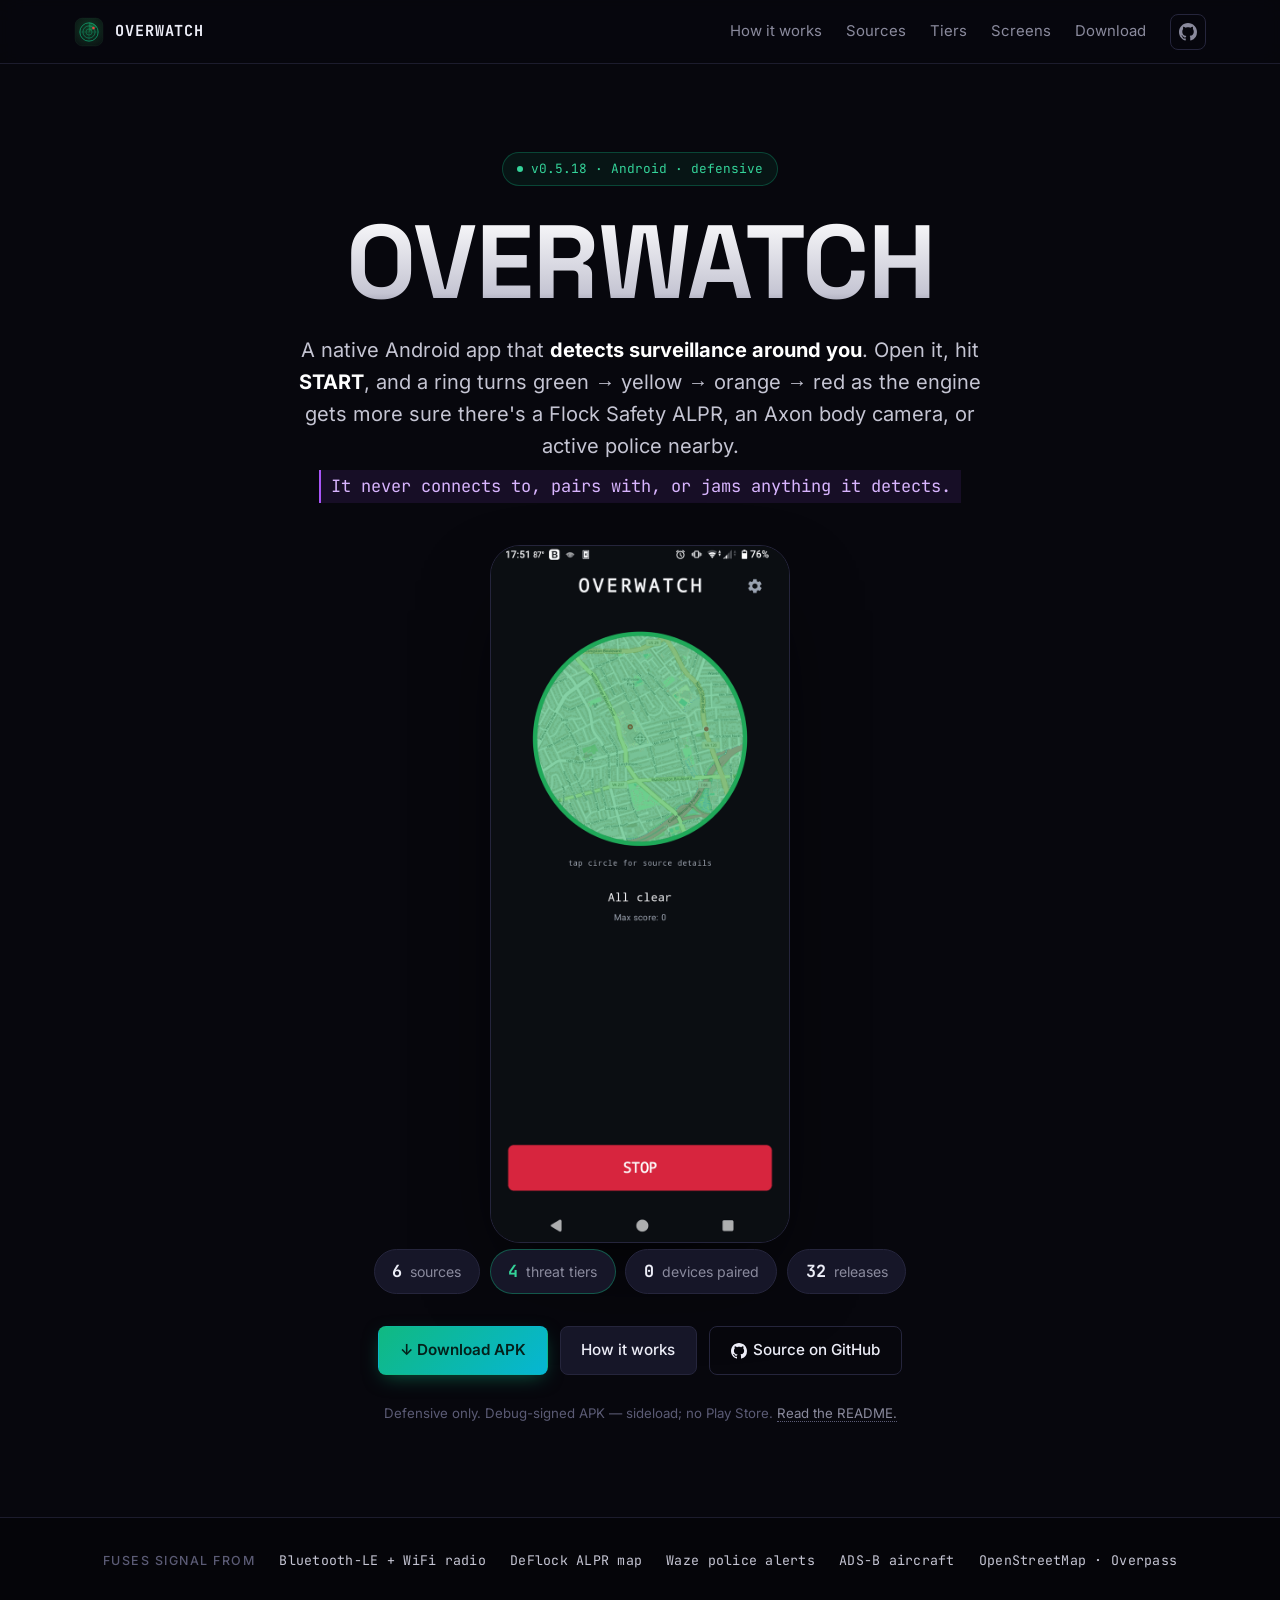
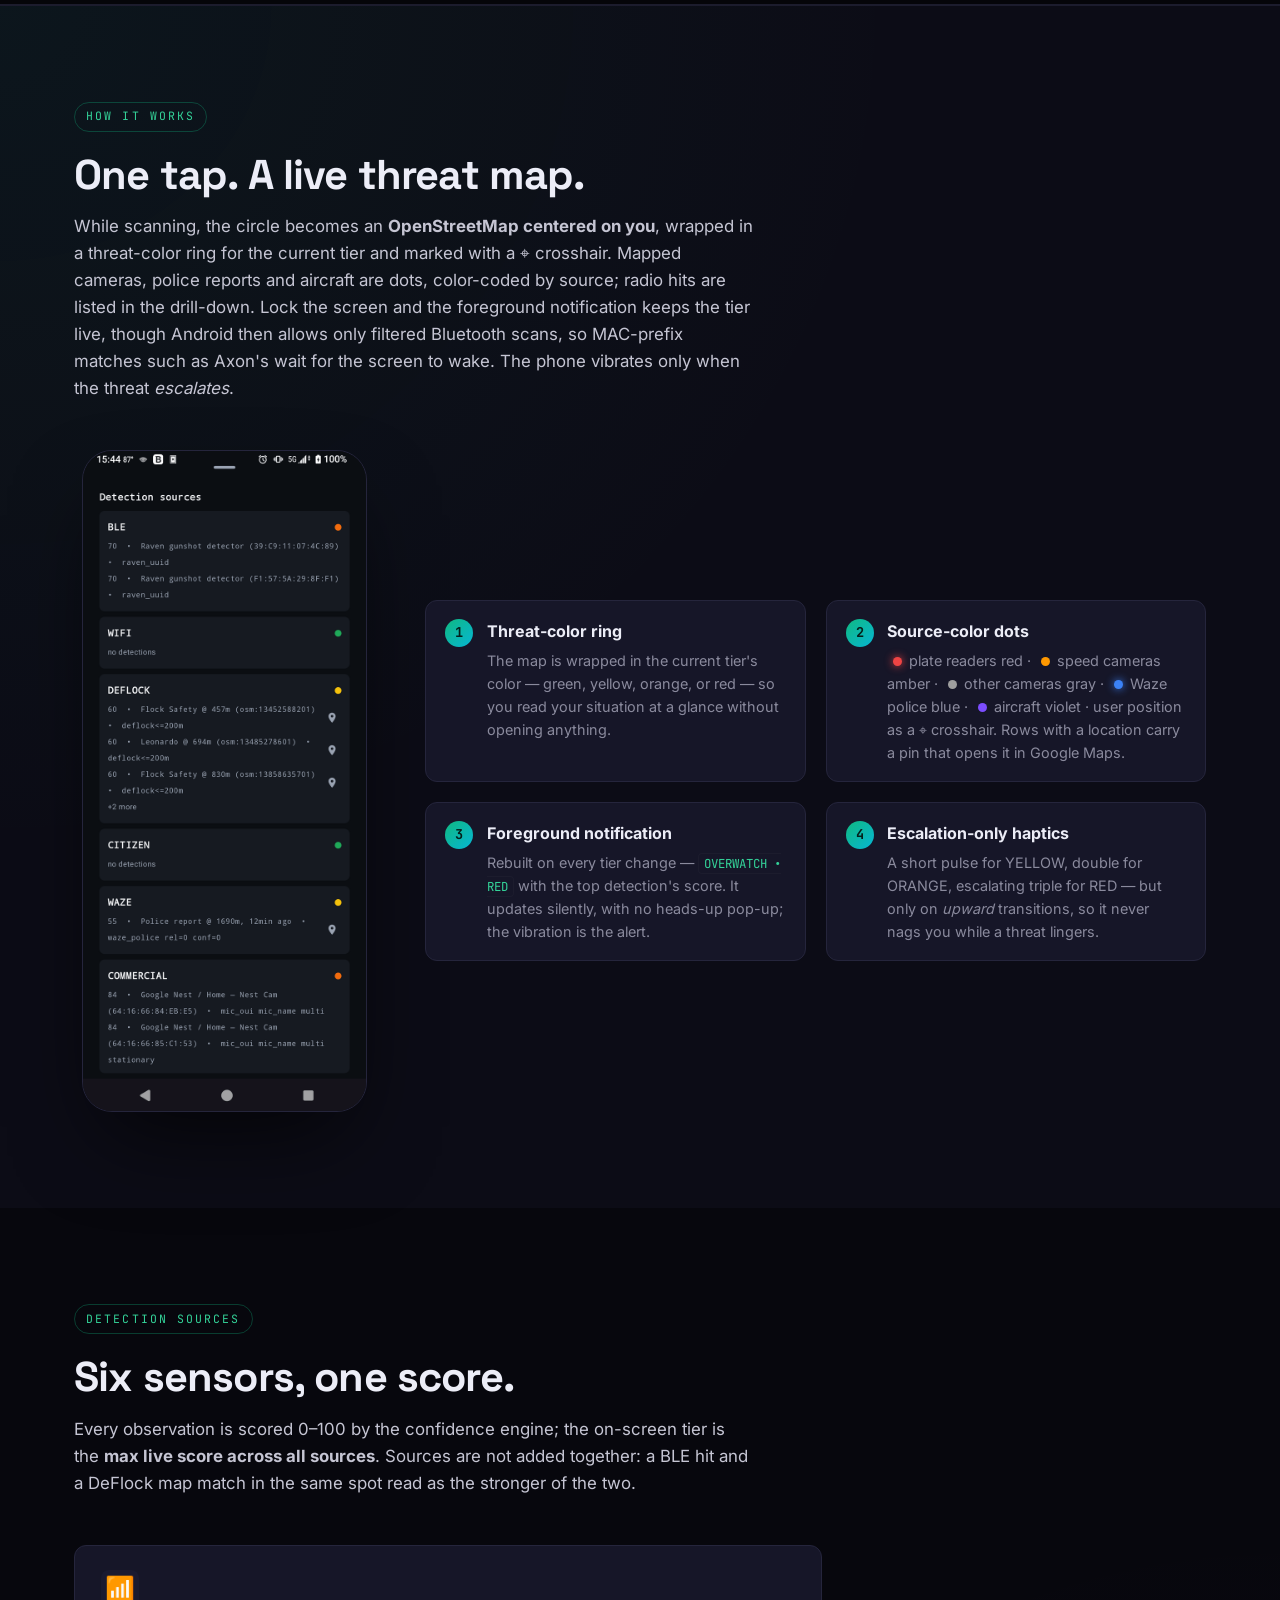
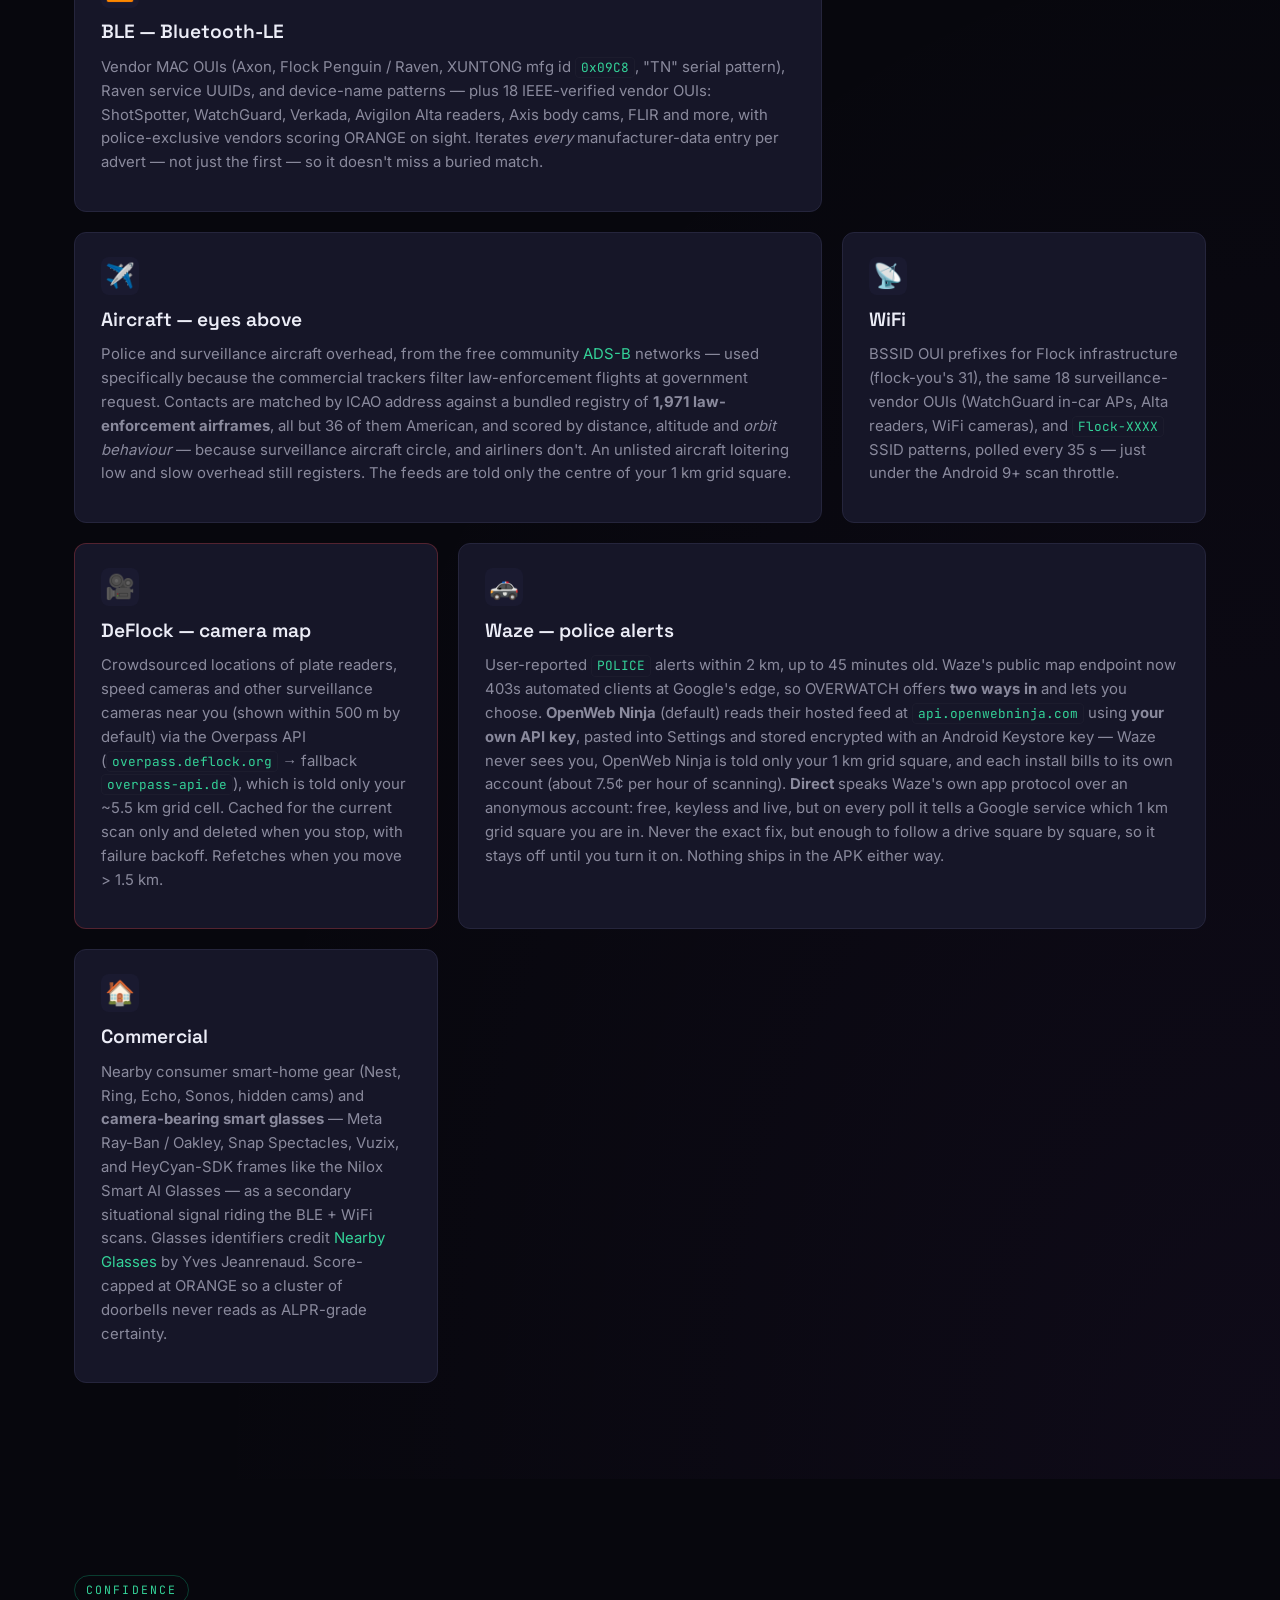
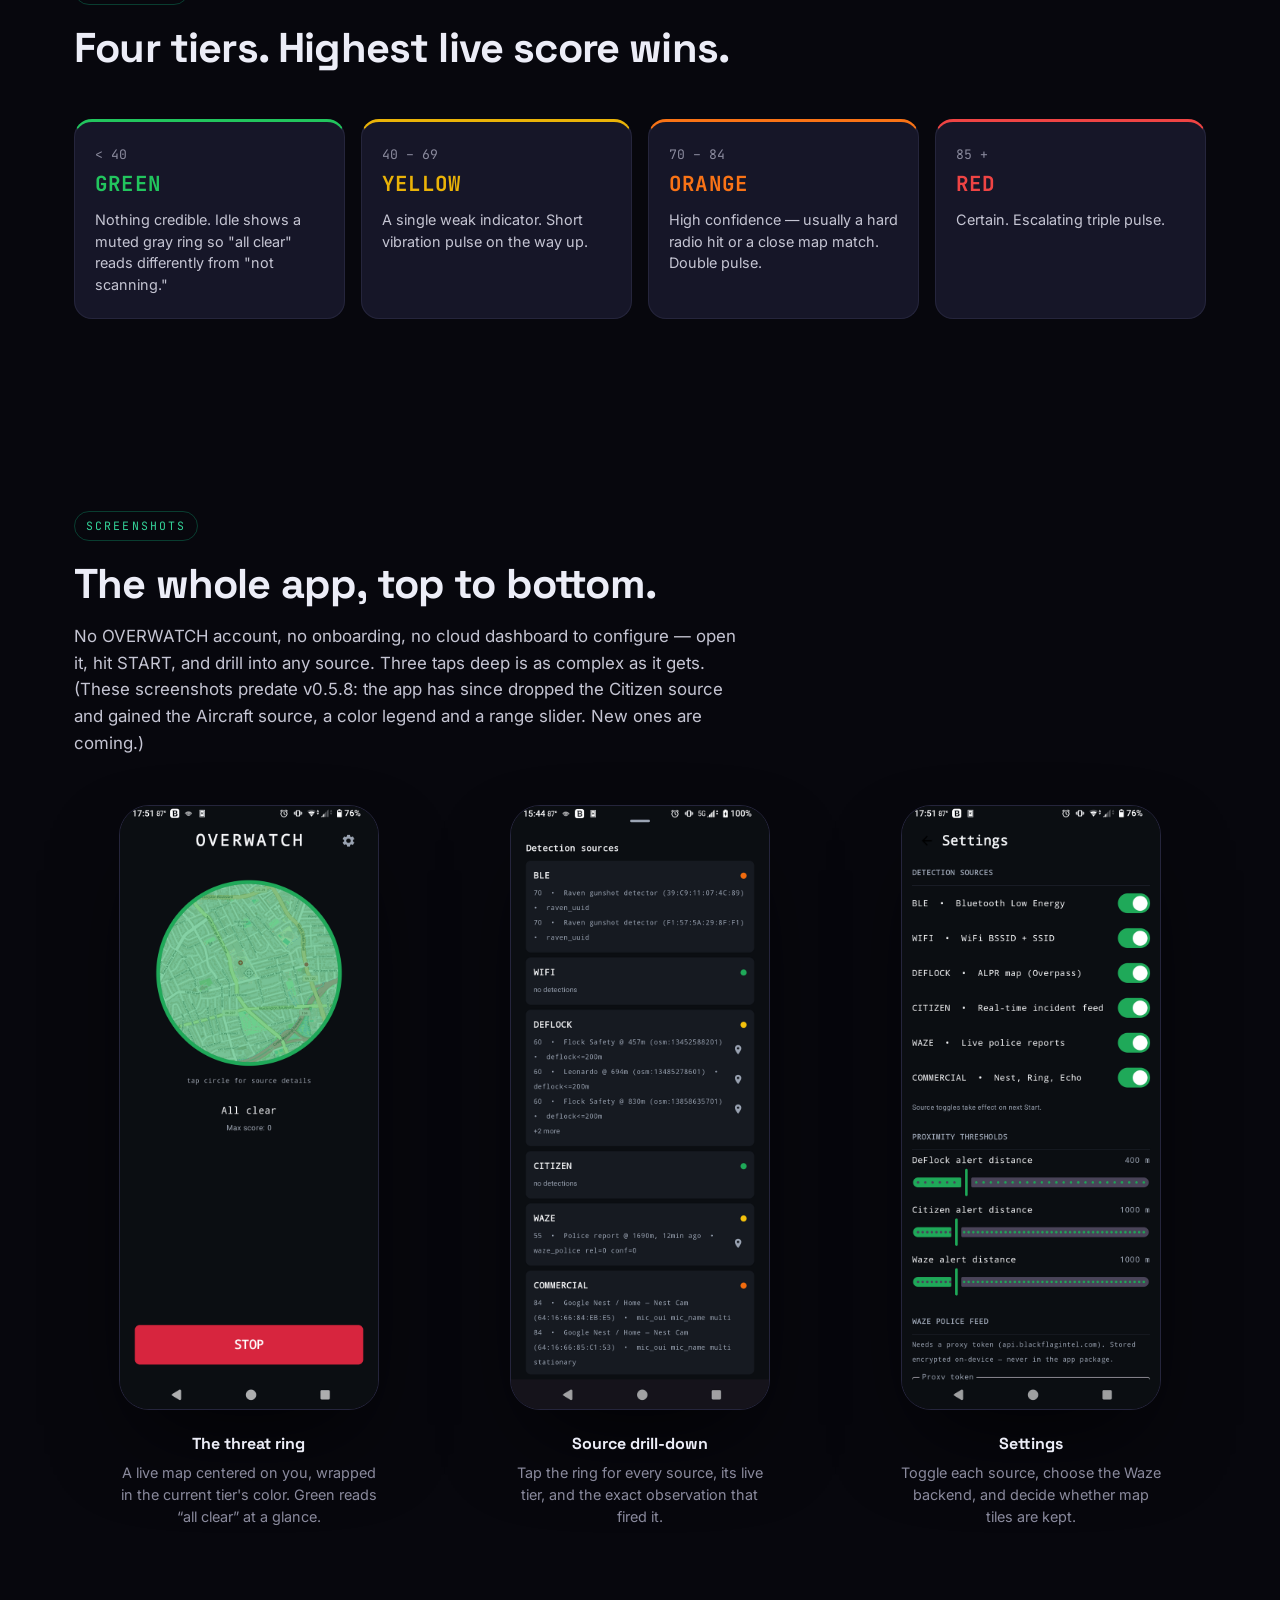
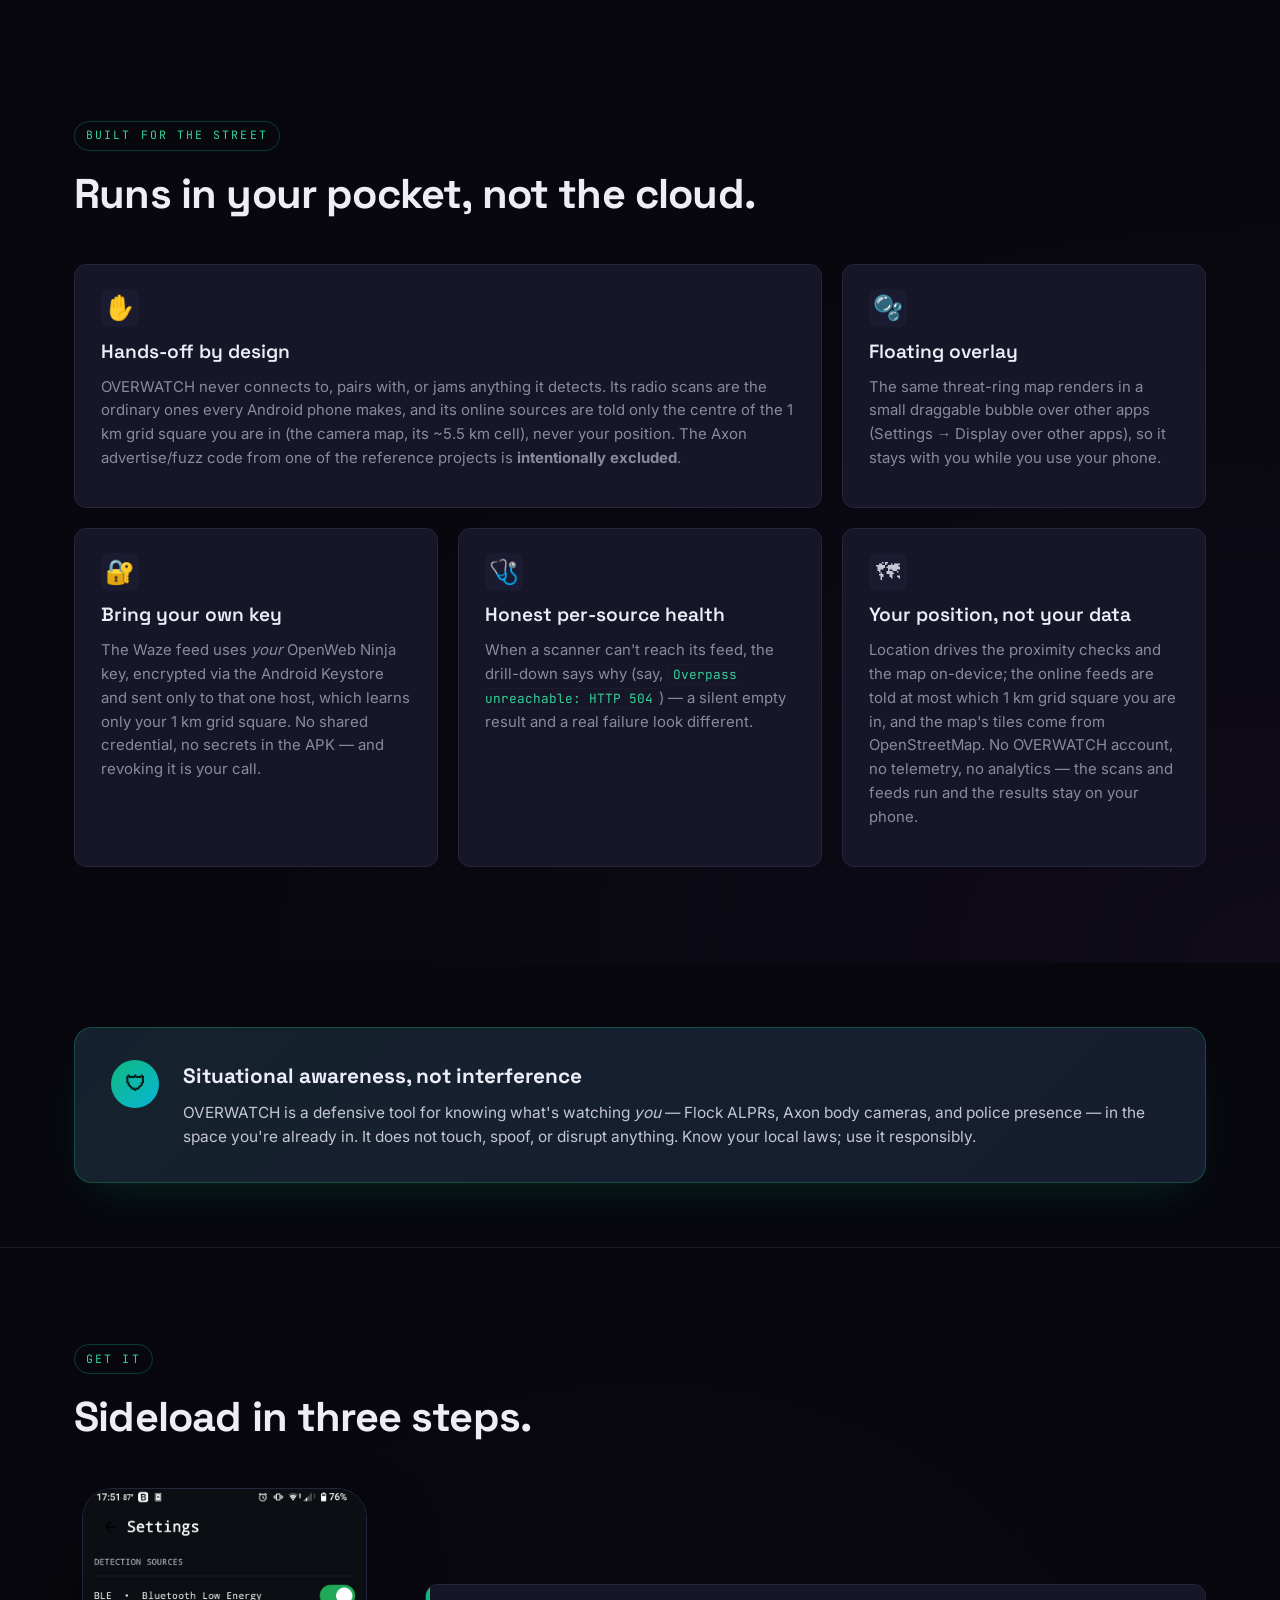
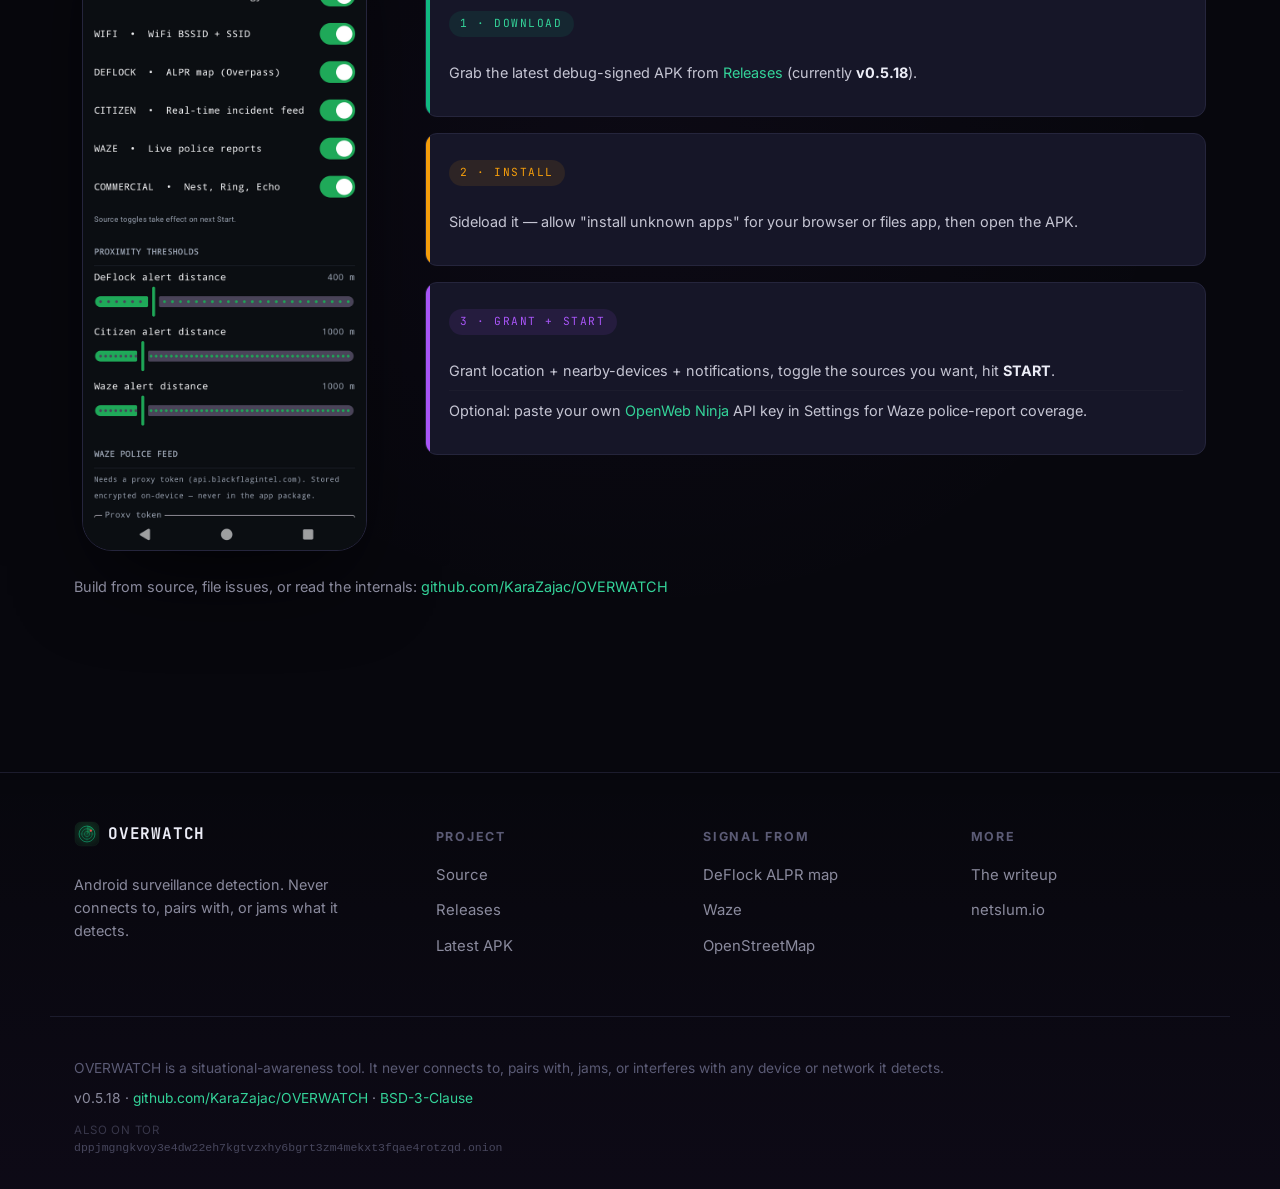
==== docs/index.html @ 01aefd01 "v0.5.18 — no online source gets your exact position; four bug fixes v0.5.16 stopped sending the exac" ====
<!DOCTYPE html>
<html lang="en">
<head>
<meta charset="UTF-8">
<meta name="viewport" content="width=device-width, initial-scale=1.0">
<title>OVERWATCH — surveillance detection for Android</title>
<meta name="description" content="A native Android app that flags nearby Flock Safety ALPRs, Axon body cameras, and police presence. Fuses BLE/WiFi radio scans, the DeFlock ALPR map, and live Waze police reports into a green→red threat tier. Never connects to, pairs with, or jams anything it detects.">
<meta property="og:title" content="OVERWATCH — surveillance detection">
<meta property="og:description" content="Android app that flags nearby Flock ALPRs, Axon body cams, and police by fusing BLE/WiFi + the DeFlock map + Waze police reports. It never connects to, pairs with, or jams anything it detects.">
<meta property="og:type" content="website">
<meta property="og:url" content="https://overwatch.netslum.io/">
<meta property="og:image" content="https://overwatch.netslum.io/og.png">
<meta property="og:image:width" content="1200">
<meta property="og:image:height" content="630">
<meta name="twitter:card" content="summary_large_image">
<meta name="twitter:image" content="https://overwatch.netslum.io/og.png">
<meta name="theme-color" content="#07070d">
<link rel="icon" type="image/svg+xml" href="logo.svg">

<link rel="stylesheet" href="style.css?v=2">
</head>
<body>

<div class="bg-mesh" aria-hidden="true">
  <div class="mesh-blob mesh-blob-1"></div>
  <div class="mesh-blob mesh-blob-2"></div>
  <div class="mesh-blob mesh-blob-3"></div>
</div>

<nav class="nav">
  <div class="container nav-inner">
    <a class="nav-brand" href="#">
      <img class="nav-logo" src="logo.svg" width="30" height="30" alt="" aria-hidden="true">
      OVERWATCH
    </a>
    <div class="nav-links">
      <a href="#detect">How it works</a>
      <a href="#sources">Sources</a>
      <a href="#tiers">Tiers</a>
      <a href="#screens">Screens</a>
      <a href="#download">Download</a>
      <a class="nav-github" href="https://github.com/KaraZajac/OVERWATCH" aria-label="GitHub">
        <svg height="18" viewBox="0 0 16 16" width="18" fill="currentColor" aria-hidden="true">
          <path d="M8 0C3.58 0 0 3.58 0 8c0 3.54 2.29 6.53 5.47 7.59.4.07.55-.17.55-.38 0-.19-.01-.82-.01-1.49-2.01.37-2.53-.49-2.69-.94-.09-.23-.48-.94-.82-1.13-.28-.15-.68-.52-.01-.53.63-.01 1.08.58 1.23.82.72 1.21 1.87.87 2.33.66.07-.52.28-.87.51-1.07-1.78-.2-3.64-.89-3.64-3.95 0-.87.31-1.59.82-2.15-.08-.2-.36-1.02.08-2.12 0 0 .67-.21 2.2.82.64-.18 1.32-.27 2-.27.68 0 1.36.09 2 .27 1.53-1.04 2.2-.82 2.2-.82.44 1.1.16 1.92.08 2.12.51.56.82 1.27.82 2.15 0 3.07-1.87 3.75-3.65 3.95.29.25.54.73.54 1.48 0 1.07-.01 1.93-.01 2.2 0 .21.15.46.55.38A8.013 8.013 0 0 0 16 8c0-4.42-3.58-8-8-8z"/>
        </svg>
      </a>
    </div>
  </div>
</nav>

<!-- ──────────────── HERO ──────────────── -->
<header class="hero">
  <div class="container hero-inner">
    <div class="hero-eyebrow">
      <span class="dot dot-pulse"></span>
      v0.5.18 · Android · defensive
    </div>
    <h1 class="hero-title">
      <span class="display-wordmark">OVERWATCH</span>
    </h1>
    <p class="hero-tag">
      A native Android app that <strong>detects surveillance around you</strong>.
      Open it, hit <strong>START</strong>, and a ring turns green → yellow →
      orange → red as the engine gets more sure there's a Flock Safety ALPR,
      an Axon body camera, or active police nearby.
      <span class="hero-tag-pop">It never connects to, pairs with, or jams anything it detects.</span>
    </p>

    <div class="phone-hero">
      <img class="phone" src="img/overwatch-main.png" width="1096" height="2560"
        alt="OVERWATCH main screen: a live map inside a green &quot;all clear&quot; threat ring, centered on the user with a crosshair, and a STOP button." loading="eager">
    </div>

    <div class="stats-row" id="stats-row">
      <div class="stat-chip"><span class="num" data-target="6">0</span><span>sources</span></div>
      <div class="stat-chip stat-vfy"><span class="num" data-target="4">0</span><span>threat tiers</span></div>
      <div class="stat-chip"><span class="num" data-target="0">0</span><span>devices paired</span></div>
      <div class="stat-chip"><span class="num" data-target="32">0</span><span>releases</span></div>
    </div>

    <div class="cta-row">
      <a class="btn btn-primary" href="https://github.com/KaraZajac/OVERWATCH/releases/latest">
        ↓ Download APK
      </a>
      <a class="btn" href="#detect">How it works</a>
      <a class="btn btn-ghost" href="https://github.com/KaraZajac/OVERWATCH">
        <svg height="16" viewBox="0 0 16 16" width="16" fill="currentColor"><path d="M8 0C3.58 0 0 3.58 0 8c0 3.54 2.29 6.53 5.47 7.59.4.07.55-.17.55-.38 0-.19-.01-.82-.01-1.49-2.01.37-2.53-.49-2.69-.94-.09-.23-.48-.94-.82-1.13-.28-.15-.68-.52-.01-.53.63-.01 1.08.58 1.23.82.72 1.21 1.87.87 2.33.66.07-.52.28-.87.51-1.07-1.78-.2-3.64-.89-3.64-3.95 0-.87.31-1.59.82-2.15-.08-.2-.36-1.02.08-2.12 0 0 .67-.21 2.2.82.64-.18 1.32-.27 2-.27.68 0 1.36.09 2 .27 1.53-1.04 2.2-.82 2.2-.82.44 1.1.16 1.92.08 2.12.51.56.82 1.27.82 2.15 0 3.07-1.87 3.75-3.65 3.95.29.25.54.73.54 1.48 0 1.07-.01 1.93-.01 2.2 0 .21.15.46.55.38A8.013 8.013 0 0 0 16 8c0-4.42-3.58-8-8-8z"/></svg>
        Source on GitHub
      </a>
    </div>

    <p class="hero-warn">Defensive only. Debug-signed APK — sideload; no Play Store. <a href="https://github.com/KaraZajac/OVERWATCH">Read the README.</a></p>
  </div>
</header>

<!-- ──────────────── TRUST STRIP ──────────────── -->
<section class="trust-strip">
  <div class="container">
    <div class="trust-row">
      <span class="trust-label">Fuses signal from</span>
      <ul class="trust-items">
        <li>Bluetooth-LE + WiFi radio</li>
        <li>DeFlock ALPR map</li>
        <li>Waze police alerts</li>
        <li>ADS-B aircraft</li>
        <li>OpenStreetMap · Overpass</li>
      </ul>
    </div>
  </div>
</section>

<!-- ──────────────── HOW IT WORKS ──────────────── -->
<section id="detect" class="section section-feature reveal">
  <div class="container">
    <div class="section-head">
      <span class="section-tag">how it works</span>
      <h2>One tap. A live threat map.</h2>
      <p class="lead">
        While scanning, the circle becomes an <strong>OpenStreetMap centered on
        you</strong>, wrapped in a threat-color ring for the current tier and
        marked with a ⌖ crosshair. Mapped cameras, police reports and aircraft
        are dots, color-coded by source; radio hits are listed in the
        drill-down. Lock the screen and the foreground notification keeps the
        tier live, though Android then allows only filtered Bluetooth scans, so
        MAC-prefix matches such as Axon's wait for the screen to wake. The phone
        vibrates only when the threat <em>escalates</em>.
      </p>
    </div>

    <div class="feature-split">
      <div class="phone-frame">
        <img class="phone" src="img/overwatch-sources.png" width="856" height="2000"
          alt="Detection-sources drill-down from before v0.5.8: BLE, WiFi, DeFlock, Citizen, Waze and Commercial rows, each with a color tier dot and the observations that fired it. Today Aircraft replaces the retired Citizen row." loading="lazy">
      </div>
      <div class="explain-annotations">
        <div class="annotation">
          <span class="anno-num">1</span>
          <div>
            <strong>Threat-color ring</strong>
            <p>The map is wrapped in the current tier's color — green, yellow,
            orange, or red — so you read your situation at a glance without
            opening anything.</p>
          </div>
        </div>
        <div class="annotation">
          <span class="anno-num">2</span>
          <div>
            <strong>Source-color dots</strong>
            <p><span class="legend-dot red"></span> plate readers red ·
            <span class="legend-dot" style="background:#FF9800"></span> speed cameras amber ·
            <span class="legend-dot" style="background:#9E9E9E"></span> other cameras gray ·
            <span class="legend-dot blue"></span> Waze police blue ·
            <span class="legend-dot" style="background:#7C4DFF"></span> aircraft violet ·
            user position as a ⌖ crosshair.
            Rows with a location carry a pin that opens it in Google Maps.</p>
          </div>
        </div>
        <div class="annotation">
          <span class="anno-num">3</span>
          <div>
            <strong>Foreground notification</strong>
            <p>Rebuilt on every tier change — <code>OVERWATCH • RED</code> with
            the top detection's score. It updates silently, with no heads-up
            pop-up; the vibration is the alert.</p>
          </div>
        </div>
        <div class="annotation">
          <span class="anno-num">4</span>
          <div>
            <strong>Escalation-only haptics</strong>
            <p>A short pulse for YELLOW, double for ORANGE, escalating triple
            for RED — but only on <em>upward</em> transitions, so it never
            nags you while a threat lingers.</p>
          </div>
        </div>
      </div>
    </div>
  </div>
</section>

<!-- ──────────────── DETECTION SOURCES ──────────────── -->
<section id="sources" class="section section-bento reveal">
  <div class="container">
    <div class="section-head">
      <span class="section-tag">detection sources</span>
      <h2>Six sensors, one score.</h2>
      <p class="lead">Every observation is scored 0–100 by the confidence
      engine; the on-screen tier is the <strong>max live score across all
      sources</strong>. Sources are not added together: a BLE hit and a
      DeFlock map match in the same spot read as the stronger of the two.</p>
    </div>

    <div class="bento">
      <article class="bento-card bento-lg">
        <div class="bento-icon">📶</div>
        <h3>BLE — Bluetooth-LE</h3>
        <p>
          Vendor MAC OUIs (Axon, Flock Penguin / Raven, XUNTONG mfg id
          <code>0x09C8</code>, "TN" serial pattern), Raven service UUIDs, and
          device-name patterns — plus 18 IEEE-verified vendor OUIs: ShotSpotter,
          WatchGuard, Verkada, Avigilon Alta readers, Axis body cams, FLIR and
          more, with police-exclusive vendors scoring ORANGE on sight. Iterates
          <em>every</em> manufacturer-data entry per advert — not just the
          first — so it doesn't miss a buried match.
        </p>
      </article>

      <article class="bento-card bento-lg">
        <div class="bento-icon">✈️</div>
        <h3>Aircraft — eyes above</h3>
        <p>
          Police and surveillance aircraft overhead, from the free community
          <a href="https://adsb.fi">ADS-B</a> networks — used specifically
          because the commercial trackers filter law-enforcement flights at
          government request. Contacts are matched by ICAO address against a
          bundled registry of <strong>1,971 law-enforcement airframes</strong>, all but 36
          of them American,
          and scored by distance, altitude and <em>orbit behaviour</em> — because
          surveillance aircraft circle, and airliners don't. An unlisted aircraft
          loitering low and slow overhead still registers. The feeds are told
          only the centre of your 1 km grid square.
        </p>
      </article>

      <article class="bento-card">
        <div class="bento-icon">📡</div>
        <h3>WiFi</h3>
        <p>
          BSSID OUI prefixes for Flock infrastructure (flock-you's 31), the
          same 18 surveillance-vendor OUIs (WatchGuard in-car APs, Alta readers,
          WiFi cameras), and <code>Flock-XXXX</code> SSID patterns, polled every
          35 s — just under the Android 9+ scan throttle.
        </p>
      </article>

      <article class="bento-card bento-cam">
        <div class="bento-icon">🎥</div>
        <h3>DeFlock — camera map</h3>
        <p>
          Crowdsourced locations of plate readers, speed cameras and other
          surveillance cameras near you (shown within 500 m by default) via the
          Overpass API (<code>overpass.deflock.org</code> → fallback
          <code>overpass-api.de</code>), which is told only your ~5.5 km grid
          cell. Cached for the current scan only and deleted when you stop, with
          failure backoff. Refetches when you move &gt; 1.5 km.
        </p>
      </article>

      <article class="bento-card bento-lg">
        <div class="bento-icon">🚓</div>
        <h3>Waze — police alerts</h3>
        <p>
          User-reported <code>POLICE</code> alerts within 2 km, up to 45 minutes
          old. Waze's public map endpoint now 403s automated
          clients at Google's edge, so OVERWATCH offers <strong>two ways
          in</strong> and lets you choose. <strong>OpenWeb Ninja</strong>
          (default) reads their hosted feed at
          <code>api.openwebninja.com</code> using <strong>your own API
          key</strong>, pasted into Settings and stored encrypted with an
          Android Keystore key — Waze never sees you, OpenWeb Ninja is told only
          your 1 km grid square, and each install bills to its own account
          (about 7.5¢ per hour of scanning). <strong>Direct</strong> speaks Waze's
          own app protocol over an anonymous account: free, keyless and live,
          but on every poll it tells a Google service which 1 km grid square
          you are in. Never the exact fix, but enough to follow a drive square
          by square, so it stays off until you turn it on. Nothing ships in the
          APK either way.
        </p>
      </article>

      <article class="bento-card">
        <div class="bento-icon">🏠</div>
        <h3>Commercial</h3>
        <p>
          Nearby consumer smart-home gear (Nest, Ring, Echo, Sonos, hidden cams)
          and <strong>camera-bearing smart glasses</strong> — Meta Ray-Ban /
          Oakley, Snap Spectacles, Vuzix, and HeyCyan-SDK frames like the Nilox
          Smart AI Glasses — as a secondary situational signal riding the BLE +
          WiFi scans. Glasses identifiers credit
          <a href="https://github.com/yjeanrenaud/yj_nearbyglasses">Nearby
          Glasses</a> by Yves Jeanrenaud. Score-capped at ORANGE so a cluster of
          doorbells never reads as ALPR-grade certainty.
        </p>
      </article>
    </div>
  </div>
</section>

<!-- ──────────────── THREAT TIERS ──────────────── -->
<section id="tiers" class="section reveal">
  <div class="container">
    <div class="section-head">
      <span class="section-tag">confidence</span>
      <h2>Four tiers. Highest live score wins.</h2>
    </div>

    <div class="tiers">
      <div class="tier tier-green">
        <div class="tier-range">&lt; 40</div>
        <div class="tier-name">GREEN</div>
        <p>Nothing credible. Idle shows a muted gray ring so "all clear" reads differently from "not scanning."</p>
      </div>
      <div class="tier tier-yellow">
        <div class="tier-range">40 – 69</div>
        <div class="tier-name">YELLOW</div>
        <p>A single weak indicator. Short vibration pulse on the way up.</p>
      </div>
      <div class="tier tier-orange">
        <div class="tier-range">70 – 84</div>
        <div class="tier-name">ORANGE</div>
        <p>High confidence — usually a hard radio hit or a close map match. Double pulse.</p>
      </div>
      <div class="tier tier-red">
        <div class="tier-range">85 +</div>
        <div class="tier-name">RED</div>
        <p>Certain. Escalating triple pulse.</p>
      </div>
    </div>
  </div>
</section>

<!-- ──────────────── SCREENSHOTS ──────────────── -->
<section id="screens" class="section reveal">
  <div class="container">
    <div class="section-head">
      <span class="section-tag">screenshots</span>
      <h2>The whole app, top to bottom.</h2>
      <p class="lead">No OVERWATCH account, no onboarding, no cloud dashboard to
      configure — open it, hit START, and drill into any source. Three taps
      deep is as complex as it gets. (These screenshots predate v0.5.8: the app
      has since dropped the Citizen source and gained the Aircraft source, a
      color legend and a range slider. New ones are coming.)</p>
    </div>

    <div class="shots">
      <figure class="shot">
        <img class="phone" src="img/overwatch-main.png" width="1096" height="2560"
          alt="OVERWATCH main screen: a live map inside a green all-clear threat ring, centered on you with a crosshair, and a STOP button." loading="lazy">
        <figcaption><strong>The threat ring</strong>A live map centered on you, wrapped in the current tier's color. Green reads &ldquo;all clear&rdquo; at a glance.</figcaption>
      </figure>
      <figure class="shot">
        <img class="phone" src="img/overwatch-sources.png" width="856" height="2000"
          alt="Detection-sources drill-down from before v0.5.8: BLE, WiFi, DeFlock, Citizen, Waze and Commercial rows, each with a color tier dot and the observations that fired it. Today Aircraft replaces the retired Citizen row." loading="lazy">
        <figcaption><strong>Source drill-down</strong>Tap the ring for every source, its live tier, and the exact observation that fired it.</figcaption>
      </figure>
      <figure class="shot">
        <img class="phone" src="img/overwatch-settings.png" width="856" height="2000"
          alt="Settings screen from before v0.5.8: per-source toggles, since-removed per-source distance sliders, and the Waze section." loading="lazy">
        <figcaption><strong>Settings</strong>Toggle each source, choose the Waze backend, and decide whether map tiles are kept.</figcaption>
      </figure>
    </div>
  </div>
</section>

<!-- ──────────────── CAPABILITIES ──────────────── -->
<section class="section section-bento reveal">
  <div class="container">
    <div class="section-head">
      <span class="section-tag">built for the street</span>
      <h2>Runs in your pocket, not the cloud.</h2>
    </div>

    <div class="bento">
      <article class="bento-card bento-lg">
        <div class="bento-icon">✋</div>
        <h3>Hands-off by design</h3>
        <p>
          OVERWATCH never connects to, pairs with, or jams anything it detects.
          Its radio scans are the ordinary ones every Android phone makes, and
          its online sources are told only the centre of the 1 km grid square
          you are in (the camera map, its ~5.5 km cell), never your position. The Axon advertise/fuzz code from one of the reference
          projects is <strong>intentionally excluded</strong>.
        </p>
      </article>

      <article class="bento-card">
        <div class="bento-icon">🫧</div>
        <h3>Floating overlay</h3>
        <p>
          The same threat-ring map renders in a small draggable bubble over
          other apps (Settings → Display over other apps), so it stays with
          you while you use your phone.
        </p>
      </article>

      <article class="bento-card">
        <div class="bento-icon">🔐</div>
        <h3>Bring your own key</h3>
        <p>
          The Waze feed uses <em>your</em> OpenWeb Ninja key, encrypted via the
          Android Keystore and sent only to that one host, which learns only
          your 1 km grid square. No shared
          credential, no secrets in the APK — and revoking it is your call.
        </p>
      </article>

      <article class="bento-card">
        <div class="bento-icon">🩺</div>
        <h3>Honest per-source health</h3>
        <p>
          When a scanner can't reach its feed, the drill-down says why (say,
          <code>Overpass unreachable: HTTP 504</code>) — a silent empty result
          and a real failure look different.
        </p>
      </article>

      <article class="bento-card">
        <div class="bento-icon">🗺</div>
        <h3>Your position, not your data</h3>
        <p>
          Location drives the proximity checks and the map on-device; the
          online feeds are told at most which 1 km grid square you are in, and
          the map's tiles come from OpenStreetMap. No OVERWATCH account, no telemetry, no analytics — the scans and feeds
          run and the results stay on your phone.
        </p>
      </article>
    </div>
  </div>
</section>

<!-- ──────────────── CALLOUT ──────────────── -->
<section class="section section-callout reveal">
  <div class="container">
    <div class="callout">
      <div class="callout-mark">🛡</div>
      <div>
        <h3>Situational awareness, not interference</h3>
        <p>
          OVERWATCH is a defensive tool for knowing what's
          watching <em>you</em> — Flock ALPRs, Axon body cameras, and police
          presence — in the space you're already in. It does not touch, spoof,
          or disrupt anything. Know your local laws; use it responsibly.
        </p>
      </div>
    </div>
  </div>
</section>

<!-- ──────────────── DOWNLOAD ──────────────── -->
<section id="download" class="section section-timeline reveal">
  <div class="container">
    <div class="section-head">
      <span class="section-tag">get it</span>
      <h2>Sideload in three steps.</h2>
    </div>

    <div class="feature-split">
      <div class="phone-frame">
        <img class="phone" src="img/overwatch-settings.png" width="856" height="2000"
          alt="Settings screen: per-source toggles (BLE, WiFi, DeFlock, Waze, Aircraft, Commercial) and the encrypted Waze API key field." loading="lazy">
      </div>
      <div class="timeline dl-steps">
        <div class="tl-col tl-shipped">
          <div class="tl-tag">1 · download</div>
          <ul>
            <li>Grab the latest debug-signed APK from
              <a href="https://github.com/KaraZajac/OVERWATCH/releases/latest">Releases</a>
              (currently <strong>v0.5.18</strong>).</li>
          </ul>
        </div>
        <div class="tl-col tl-active">
          <div class="tl-tag">2 · install</div>
          <ul>
            <li>Sideload it — allow "install unknown apps" for your browser or files app, then open the APK.</li>
          </ul>
        </div>
        <div class="tl-col tl-next">
          <div class="tl-tag">3 · grant + start</div>
          <ul>
            <li>Grant location + nearby-devices + notifications, toggle the sources you want, hit <strong>START</strong>.</li>
            <li>Optional: paste your own <a href="https://www.openwebninja.com">OpenWeb Ninja</a> API key in Settings for Waze police-report coverage.</li>
          </ul>
        </div>
      </div>
    </div>

    <p class="tl-foot">
      Build from source, file issues, or read the internals:
      <a href="https://github.com/KaraZajac/OVERWATCH">github.com/KaraZajac/OVERWATCH</a>
    </p>
  </div>
</section>

<!-- ──────────────── FOOTER ──────────────── -->
<footer class="footer">
  <div class="container footer-inner">
    <div class="footer-col">
      <div class="footer-brand">
        <img class="nav-logo" src="logo.svg" width="26" height="26" alt="" aria-hidden="true">
        OVERWATCH
      </div>
      <p class="footer-tag">
        Android surveillance detection. Never connects to, pairs with, or
        jams what it detects.
      </p>
    </div>
    <div class="footer-col">
      <h4>Project</h4>
      <ul>
        <li><a href="https://github.com/KaraZajac/OVERWATCH">Source</a></li>
        <li><a href="https://github.com/KaraZajac/OVERWATCH/releases">Releases</a></li>
        <li><a href="https://github.com/KaraZajac/OVERWATCH/releases/latest">Latest APK</a></li>
      </ul>
    </div>
    <div class="footer-col">
      <h4>Signal from</h4>
      <ul>
        <li><a href="https://deflock.me">DeFlock ALPR map</a></li>
        <li><a href="https://www.waze.com">Waze</a></li>
        <li><a href="https://www.openstreetmap.org">OpenStreetMap</a></li>
      </ul>
    </div>
    <div class="footer-col">
      <h4>More</h4>
      <ul>
        <li><a href="https://netslum.io/notes/overwatch-passive-counter-surveillance/">The writeup</a></li>
        <li><a href="https://netslum.io">netslum.io</a></li>
      </ul>
    </div>
  </div>
  <div class="container footer-bottom">
    <p>
      OVERWATCH is a situational-awareness tool. It never connects to, pairs
      with, jams, or interferes with any device or network it detects.
    </p>
    <p class="footer-meta">
      v0.5.18 · <a href="https://github.com/KaraZajac/OVERWATCH">github.com/KaraZajac/OVERWATCH</a> · <a href="https://github.com/KaraZajac/OVERWATCH/blob/main/LICENSE">BSD-3-Clause</a>
    </p>
    <div class="onion-line">
      <span class="onion-label">Also on Tor</span>
      <a href="http://dppjmgngkvoy3e4dw22eh7kgtvzxhy6bgrt3zm4mekxt3fqae4rotzqd.onion">dppjmgngkvoy3e4dw22eh7kgtvzxhy6bgrt3zm4mekxt3fqae4rotzqd.onion</a>
    </div>
  </div>
</footer>

<script src="app.js" defer></script>

</body>
</html>
---- docs/style.css ----
/* self-hosted-fonts: served from this origin, never a third-party CDN.
 * These sites are mirrored as Tor onion services; a Google-hosted webfont
 * would leave the network through an exit node on every page load. Variable
 * fonts, so one file per subset covers every weight — one request, not five.
 * Inter / JetBrains Mono / Space Grotesk are OFL-1.1; see fonts/OFL.txt.
 */

@font-face {
  font-family: 'Inter';
  font-style: normal;
  font-weight: 100 900;
  font-display: swap;
  src: url('fonts/inter-latin.woff2') format('woff2');
  unicode-range: U+0000-00FF, U+0131, U+0152-0153, U+02BB-02BC, U+02C6, U+02DA, U+02DC, U+0304, U+0308, U+0329, U+2000-206F, U+20AC, U+2122, U+2191, U+2193, U+2212, U+2215, U+FEFF, U+FFFD;
}

@font-face {
  font-family: 'Inter';
  font-style: normal;
  font-weight: 100 900;
  font-display: swap;
  src: url('fonts/inter-latin-ext.woff2') format('woff2');
  unicode-range: U+0100-02BA, U+02BD-02C5, U+02C7-02CC, U+02CE-02D7, U+02DD-02FF, U+0304, U+0308, U+0329, U+1D00-1DBF, U+1E00-1E9F, U+1EF2-1EFF, U+2020, U+20A0-20AB, U+20AD-20C0, U+2113, U+2C60-2C7F, U+A720-A7FF;
}

@font-face {
  font-family: 'JetBrains Mono';
  font-style: normal;
  font-weight: 100 800;
  font-display: swap;
  src: url('fonts/jetbrains-mono-latin.woff2') format('woff2');
  unicode-range: U+0000-00FF, U+0131, U+0152-0153, U+02BB-02BC, U+02C6, U+02DA, U+02DC, U+0304, U+0308, U+0329, U+2000-206F, U+20AC, U+2122, U+2191, U+2193, U+2212, U+2215, U+FEFF, U+FFFD;
}

@font-face {
  font-family: 'JetBrains Mono';
  font-style: normal;
  font-weight: 100 800;
  font-display: swap;
  src: url('fonts/jetbrains-mono-latin-ext.woff2') format('woff2');
  unicode-range: U+0100-02BA, U+02BD-02C5, U+02C7-02CC, U+02CE-02D7, U+02DD-02FF, U+0304, U+0308, U+0329, U+1D00-1DBF, U+1E00-1E9F, U+1EF2-1EFF, U+2020, U+20A0-20AB, U+20AD-20C0, U+2113, U+2C60-2C7F, U+A720-A7FF;
}

@font-face {
  font-family: 'Space Grotesk';
  font-style: normal;
  font-weight: 300 700;
  font-display: swap;
  src: url('fonts/space-grotesk-latin.woff2') format('woff2');
  unicode-range: U+0000-00FF, U+0131, U+0152-0153, U+02BB-02BC, U+02C6, U+02DA, U+02DC, U+0304, U+0308, U+0329, U+2000-206F, U+20AC, U+2122, U+2191, U+2193, U+2212, U+2215, U+FEFF, U+FFFD;
}

@font-face {
  font-family: 'Space Grotesk';
  font-style: normal;
  font-weight: 300 700;
  font-display: swap;
  src: url('fonts/space-grotesk-latin-ext.woff2') format('woff2');
  unicode-range: U+0100-02BA, U+02BD-02C5, U+02C7-02CC, U+02CE-02D7, U+02DD-02FF, U+0304, U+0308, U+0329, U+1D00-1DBF, U+1E00-1E9F, U+1EF2-1EFF, U+2020, U+20A0-20AB, U+20AD-20C0, U+2113, U+2C60-2C7F, U+A720-A7FF;
}

/* ============================================================
   SKELETONKEY — landing page · marketing-grade redesign · v0.6.0
   palette: deep purple-tinted dark + emerald + KEV-red accents
   fonts:   Inter · JetBrains Mono · Space Grotesk display
   ============================================================ */

* { box-sizing: border-box; }

:root {
  /* surfaces */
  --bg:           #07070d;
  --bg-2:         #0c0c16;
  --bg-3:         #12121f;
  --surface:      #161628;
  --surface-2:    #1a1a30;
  --border:       #25253c;
  --border-soft:  #1c1c2d;

  /* text */
  --text:         #ecedf7;
  --text-soft:    #c5c5d3;
  --text-muted:   #8a8a9d;
  --text-dim:     #5b5b75;

  /* accents */
  --accent:       #10b981;      /* emerald — primary, "ok/safe" */
  --accent-2:     #06b6d4;      /* cyan — primary gradient pair */
  --accent-hot:   #34d399;      /* lighter emerald, hover/glow */
  --warning:      #f59e0b;      /* amber — yellow modules */
  --danger:       #ef4444;      /* red — KEV/active exploit */
  --violet:       #a855f7;      /* violet — threat-intel accent */
  --blue:         #60a5fa;      /* blue — links */

  /* gradients */
  --grad-brand:   linear-gradient(135deg, #10b981 0%, #06b6d4 100%);
  --grad-kev:     linear-gradient(135deg, #ef4444 0%, #f59e0b 100%);
  --grad-bg:      radial-gradient(ellipse at top, rgba(16, 185, 129, 0.06) 0%, transparent 50%),
                  radial-gradient(ellipse at bottom right, rgba(168, 85, 247, 0.05) 0%, transparent 50%);

  /* type */
  --sans:  "Inter", -apple-system, BlinkMacSystemFont, "Segoe UI", "Helvetica Neue", Arial, sans-serif;
  --mono:  "JetBrains Mono", ui-monospace, SFMono-Regular, "SF Mono", Menlo, Consolas, monospace;
  --display: "Space Grotesk", "Inter", -apple-system, sans-serif;

  /* layout */
  --maxw:  1180px;
  --radius: 12px;
  --radius-sm: 8px;
  --radius-lg: 18px;
  --shadow:    0 10px 40px -10px rgba(0, 0, 0, 0.6);
  --shadow-hi: 0 20px 60px -10px rgba(16, 185, 129, 0.15), 0 10px 30px -10px rgba(0, 0, 0, 0.6);
}

html, body {
  margin: 0; padding: 0;
  background: var(--bg);
  color: var(--text-soft);
  font-family: var(--sans);
  font-size: 16px;
  line-height: 1.6;
  -webkit-font-smoothing: antialiased;
  -moz-osx-font-smoothing: grayscale;
  overflow-x: hidden;
}

a { color: var(--accent-hot); text-decoration: none; transition: color .15s ease; }
a:hover { color: #fff; }

code, pre { font-family: var(--mono); font-size: 0.93em; }
:not(pre) > code {
  background: var(--surface);
  border: 1px solid var(--border-soft);
  border-radius: 4px;
  padding: 0.08em 0.42em;
  color: var(--accent-hot);
  font-size: 0.86em;
}

.container {
  max-width: var(--maxw);
  margin: 0 auto;
  padding: 0 1.5rem;
}

/* ============================================================
   ANIMATED GRADIENT MESH BACKGROUND (fixed, behind content)
   ============================================================ */
.bg-mesh {
  position: fixed;
  inset: 0;
  z-index: -1;
  overflow: hidden;
  background:
    var(--grad-bg),
    var(--bg);
}
.mesh-blob {
  position: absolute;
  border-radius: 50%;
  filter: blur(80px);
  opacity: 0.4;
  animation: drift 30s ease-in-out infinite alternate;
}
.mesh-blob-1 {
  width: 580px; height: 580px;
  background: radial-gradient(circle, rgba(16, 185, 129, 0.5), transparent 70%);
  top: -150px; left: -150px;
  animation-duration: 28s;
}
.mesh-blob-2 {
  width: 480px; height: 480px;
  background: radial-gradient(circle, rgba(6, 182, 212, 0.4), transparent 70%);
  top: 200px; right: -120px;
  animation-duration: 34s; animation-delay: -10s;
}
.mesh-blob-3 {
  width: 420px; height: 420px;
  background: radial-gradient(circle, rgba(168, 85, 247, 0.3), transparent 70%);
  top: 700px; left: 40%;
  animation-duration: 40s; animation-delay: -18s;
}
@keyframes drift {
  0%   { transform: translate3d(0, 0, 0)        rotate(0deg);   }
  50%  { transform: translate3d(80px, -40px, 0) rotate(120deg); }
  100% { transform: translate3d(-60px, 80px, 0) rotate(240deg); }
}
@media (prefers-reduced-motion: reduce) {
  .mesh-blob { animation: none; }
}

/* ============================================================
   TOP NAV
   ============================================================ */
.nav {
  position: sticky; top: 0; z-index: 50;
  padding: 0.85rem 0;
  background: rgba(7, 7, 13, 0.72);
  backdrop-filter: blur(14px) saturate(180%);
  -webkit-backdrop-filter: blur(14px) saturate(180%);
  border-bottom: 1px solid var(--border-soft);
}
.nav-inner {
  display: flex;
  align-items: center;
  justify-content: space-between;
}
.nav-brand {
  font-family: var(--mono);
  font-weight: 700;
  font-size: 0.95rem;
  letter-spacing: 0.06em;
  color: var(--text);
  display: inline-flex;
  align-items: center;
  gap: 0.5rem;
}
.nav-brand:hover { color: #fff; }
.nav-mark {
  display: inline-flex;
  align-items: center;
  justify-content: center;
  width: 20px; height: 20px;
  font-size: 1rem;
  background: var(--grad-brand);
  -webkit-background-clip: text;
  background-clip: text;
  color: transparent;
}
.nav-links {
  display: flex;
  align-items: center;
  gap: 1.5rem;
}
.nav-links a {
  font-size: 0.93rem;
  color: var(--text-muted);
  transition: color .15s ease;
}
.nav-links a:hover { color: var(--text); }
.nav-github {
  display: inline-flex;
  align-items: center;
  justify-content: center;
  width: 36px; height: 36px;
  border: 1px solid var(--border);
  border-radius: var(--radius-sm);
  color: var(--text-muted);
}
.nav-github:hover {
  color: var(--text);
  border-color: var(--accent);
}

@media (max-width: 720px) {
  .nav-links a:not(.nav-github) { display: none; }
}

/* ============================================================
   HERO
   ============================================================ */
.hero {
  padding: 5.5rem 0 5rem;
  text-align: center;
  position: relative;
}
.hero-inner { max-width: 880px; margin: 0 auto; }

.hero-eyebrow {
  display: inline-flex;
  align-items: center;
  gap: 0.5rem;
  background: rgba(16, 185, 129, 0.08);
  border: 1px solid rgba(16, 185, 129, 0.3);
  color: var(--accent-hot);
  font-family: var(--mono);
  font-size: 0.8rem;
  padding: 0.35rem 0.9rem;
  border-radius: 999px;
  margin-bottom: 1.5rem;
}
.dot {
  display: inline-block;
  width: 6px; height: 6px;
  border-radius: 50%;
  background: var(--accent-hot);
}
.dot-pulse { box-shadow: 0 0 0 0 rgba(16, 185, 129, 0.7); animation: pulse 2s infinite; }
@keyframes pulse {
  0%   { box-shadow: 0 0 0 0 rgba(16, 185, 129, 0.6); }
  70%  { box-shadow: 0 0 0 10px rgba(16, 185, 129, 0); }
  100% { box-shadow: 0 0 0 0 rgba(16, 185, 129, 0); }
}

.hero-title {
  margin: 0 0 1.25rem;
  font-weight: 800;
  letter-spacing: -0.04em;
  line-height: 1;
}
.display-wordmark {
  font-family: var(--display);
  font-size: clamp(3rem, 11vw, 6.5rem);
  background: linear-gradient(180deg, #fff 0%, #c5c5d3 80%, #8a8a9d 100%);
  -webkit-background-clip: text;
  background-clip: text;
  color: transparent;
  display: inline-block;
}

.hero-tag {
  font-size: clamp(1.05rem, 1.6vw, 1.25rem);
  color: var(--text-soft);
  margin: 0 auto 2.25rem;
  max-width: 720px;
}
.hero-tag strong { color: #fff; }
.hero-tag-pop {
  display: inline-block;
  margin-top: 0.5rem;
  padding: 0.2rem 0.6rem;
  background: rgba(168, 85, 247, 0.1);
  border-left: 2px solid var(--violet);
  color: #d8b4fe;
  font-family: var(--mono);
  font-size: 0.85em;
}

.install-block {
  background: linear-gradient(180deg, rgba(22, 22, 40, 0.95) 0%, rgba(18, 18, 31, 0.95) 100%);
  border: 1px solid var(--border);
  border-radius: var(--radius);
  margin: 0 auto 1.75rem;
  max-width: 760px;
  text-align: left;
  position: relative;
  box-shadow: var(--shadow);
  overflow: hidden;
}
.install-bar {
  display: flex;
  align-items: center;
  gap: 0.75rem;
  padding: 0.55rem 0.9rem;
  background: rgba(0, 0, 0, 0.3);
  border-bottom: 1px solid var(--border);
}
.install-dots { display: inline-flex; gap: 0.4rem; }
.install-dots i {
  width: 11px; height: 11px;
  border-radius: 50%;
  background: var(--surface-2);
  display: block;
}
.install-dots i:nth-child(1) { background: #ff5f57; }
.install-dots i:nth-child(2) { background: #febc2e; }
.install-dots i:nth-child(3) { background: #28c840; }
.install-title {
  flex: 1; text-align: center;
  font-family: var(--mono); font-size: 0.78rem;
  color: var(--text-dim); letter-spacing: 0.04em;
}
.install-block pre {
  margin: 0;
  padding: 1rem 1.2rem;
  color: var(--text);
  white-space: pre-wrap;
  word-break: break-all;
  font-size: 0.92rem;
  min-height: 2.5rem;
}
.install-block .prompt { color: var(--accent-hot); user-select: none; }
.cursor { color: var(--accent-hot); animation: blink 1s steps(2) infinite; }
@keyframes blink { 50% { opacity: 0; } }
.install-block .copy {
  position: absolute; top: 0.5rem; right: 0.6rem;
  background: rgba(0, 0, 0, 0.4);
  border: 1px solid var(--border);
  color: var(--text-muted);
  font-family: var(--mono);
  font-size: 0.72rem; padding: 0.25rem 0.55rem;
  border-radius: 4px;
  cursor: pointer;
  transition: all .15s ease;
}
.install-block .copy:hover { color: var(--accent-hot); border-color: var(--accent); }
.install-block .copy.copied { color: var(--accent-hot); border-color: var(--accent); }

.stats-row {
  display: flex; flex-wrap: wrap;
  gap: 0.6rem; justify-content: center;
  margin: 0 0 2rem;
}
.stat-chip {
  display: inline-flex;
  align-items: baseline;
  gap: 0.5rem;
  background: var(--surface);
  border: 1px solid var(--border);
  border-radius: 999px;
  padding: 0.5rem 1.1rem;
  font-size: 0.88rem;
  color: var(--text-muted);
}
.stat-chip .num {
  font-family: var(--mono);
  font-weight: 700;
  color: var(--text);
  font-size: 1.05rem;
  font-variant-numeric: tabular-nums;
}
.stat-chip.stat-kev { border-color: rgba(239, 68, 68, 0.3); }
.stat-chip.stat-kev .num { color: var(--danger); }
.stat-chip.stat-vfy { border-color: rgba(16, 185, 129, 0.4); }
.stat-chip.stat-vfy .num { color: var(--accent-hot); }

.cta-row {
  display: flex; gap: 0.75rem;
  justify-content: center;
  flex-wrap: wrap;
}
.btn {
  display: inline-flex;
  align-items: center;
  gap: 0.4rem;
  padding: 0.7rem 1.3rem;
  border-radius: var(--radius-sm);
  font-family: var(--sans);
  font-size: 0.95rem;
  font-weight: 500;
  border: 1px solid var(--border);
  color: var(--text);
  background: var(--surface);
  cursor: pointer;
  transition: all .2s ease;
}
.btn:hover {
  background: var(--surface-2);
  border-color: var(--text-muted);
  color: #fff;
  text-decoration: none;
  transform: translateY(-1px);
}
.btn-primary {
  background: var(--grad-brand);
  border-color: transparent;
  color: #04201a;
  font-weight: 600;
  box-shadow: 0 6px 20px -6px rgba(16, 185, 129, 0.5);
}
.btn-primary:hover {
  filter: brightness(1.1);
  color: #04201a;
  transform: translateY(-1px);
  box-shadow: 0 10px 30px -6px rgba(16, 185, 129, 0.6);
}
.btn-ghost { background: transparent; }
.btn code { background: transparent; border: none; color: inherit; padding: 0; }

.hero-warn {
  margin-top: 1.75rem;
  font-size: 0.83rem;
  color: var(--text-dim);
}
.hero-warn a { color: var(--text-muted); border-bottom: 1px dotted var(--text-dim); }

/* ============================================================
   TRUST STRIP
   ============================================================ */
.trust-strip {
  padding: 2rem 0;
  background: rgba(0, 0, 0, 0.3);
  border-top: 1px solid var(--border-soft);
  border-bottom: 1px solid var(--border-soft);
}
.trust-row {
  display: flex; align-items: center;
  gap: 1.5rem; flex-wrap: wrap;
  justify-content: center;
}
.trust-label {
  font-size: 0.78rem;
  color: var(--text-dim);
  text-transform: uppercase;
  letter-spacing: 0.12em;
  font-weight: 500;
}
.trust-items {
  list-style: none; margin: 0; padding: 0;
  display: flex; flex-wrap: wrap;
  gap: 0.5rem 1.5rem;
}
.trust-items li {
  font-family: var(--mono);
  font-size: 0.83rem;
  color: var(--text-soft);
  letter-spacing: 0.02em;
}

/* ============================================================
   SECTIONS (common)
   ============================================================ */
.section { padding: 6rem 0; position: relative; }
.section-head { margin-bottom: 3rem; max-width: 760px; }
.section-head h2 {
  font-family: var(--display);
  font-size: clamp(1.9rem, 4vw, 2.6rem);
  letter-spacing: -0.02em;
  line-height: 1.1;
  margin: 0.5rem 0 1rem;
  color: var(--text);
  font-weight: 700;
}
.section-head .lead {
  color: var(--text-soft);
  font-size: 1.05rem;
  margin: 0;
  max-width: 680px;
}
.section-tag {
  display: inline-block;
  font-family: var(--mono);
  font-size: 0.72rem;
  text-transform: uppercase;
  letter-spacing: 0.18em;
  color: var(--accent-hot);
  padding: 0.3rem 0.7rem;
  border: 1px solid rgba(16, 185, 129, 0.3);
  border-radius: 999px;
  margin-bottom: 0.75rem;
}

/* scroll reveal */
.reveal {
  opacity: 0;
  transform: translateY(24px);
  transition: opacity .8s ease, transform .8s ease;
}
.reveal.in {
  opacity: 1;
  transform: translateY(0);
}
@media (prefers-reduced-motion: reduce) {
  .reveal { opacity: 1; transform: none; transition: none; }
}

/* ============================================================
   --EXPLAIN SHOWCASE
   ============================================================ */
.section-feature {
  background:
    radial-gradient(ellipse at top left, rgba(16, 185, 129, 0.06), transparent 50%),
    var(--bg-2);
  border-top: 1px solid var(--border-soft);
}
.terminal-shell {
  background: #0a0a14;
  border: 1px solid var(--border);
  border-radius: var(--radius);
  overflow: hidden;
  box-shadow: var(--shadow-hi);
  margin: 0 auto 2.5rem;
  max-width: 920px;
}
.terminal-bar {
  display: flex;
  align-items: center;
  gap: 0.75rem;
  padding: 0.55rem 0.9rem;
  background: rgba(0, 0, 0, 0.5);
  border-bottom: 1px solid var(--border);
}
.terminal-body {
  margin: 0;
  padding: 1.5rem 1.75rem;
  color: var(--text);
  font-family: var(--mono);
  font-size: 0.85rem;
  line-height: 1.55;
  white-space: pre-wrap;
  min-height: 550px;
}
/* color classes that terminal output uses */
.t-header   { color: var(--accent-hot); }
.t-rule     { color: var(--border); }
.t-mod      { color: #fff; font-weight: 700; }
.t-cve      { color: var(--violet); }
.t-summary  { color: var(--text-soft); }
.t-label    { color: var(--text-dim); }
.t-cwe      { color: var(--accent); }
.t-tech     { color: var(--accent-2); }
.t-kev-yes  { color: var(--danger); font-weight: 700; }
.t-vuln     { color: var(--warning); font-weight: 700; }
.t-ok       { color: var(--accent); font-weight: 700; }
.t-i        { color: var(--text-muted); }
.t-plus     { color: var(--accent-hot); }
.t-check    { color: var(--accent); }
.t-dot      { color: var(--text-dim); }

.explain-annotations {
  display: grid;
  grid-template-columns: repeat(2, 1fr);
  gap: 1.25rem;
  max-width: 920px;
  margin: 0 auto;
}
.annotation {
  display: flex;
  gap: 0.85rem;
  background: var(--surface);
  border: 1px solid var(--border);
  border-radius: var(--radius);
  padding: 1.1rem 1.2rem;
  transition: border-color .2s ease, transform .2s ease;
}
.annotation:hover {
  border-color: var(--accent);
  transform: translateY(-2px);
}
.anno-num {
  flex-shrink: 0;
  width: 28px; height: 28px;
  border-radius: 50%;
  background: var(--grad-brand);
  color: #04201a;
  font-weight: 700;
  font-family: var(--mono);
  display: flex; align-items: center; justify-content: center;
  font-size: 0.85rem;
}
.annotation strong { color: var(--text); display: block; margin-bottom: 0.25rem; }
.annotation p { margin: 0; color: var(--text-muted); font-size: 0.9rem; }
@media (max-width: 700px) {
  .explain-annotations { grid-template-columns: 1fr; }
  .terminal-body { font-size: 0.78rem; padding: 1rem 1.1rem; }
}

/* ============================================================
   BENTO GRID
   ============================================================ */
.section-bento {
  background:
    radial-gradient(ellipse at bottom right, rgba(168, 85, 247, 0.05), transparent 60%);
}
.bento {
  display: grid;
  grid-template-columns: repeat(3, 1fr);
  grid-auto-rows: minmax(220px, auto);
  gap: 1.25rem;
}
.bento-card {
  background: var(--surface);
  border: 1px solid var(--border);
  border-radius: var(--radius);
  padding: 1.5rem 1.6rem;
  position: relative;
  overflow: hidden;
  transition: border-color .25s ease, transform .25s ease, box-shadow .25s ease;
}
.bento-card::before {
  content: "";
  position: absolute;
  inset: 0;
  background: linear-gradient(135deg, rgba(16, 185, 129, 0.05), transparent 50%);
  opacity: 0;
  transition: opacity .25s ease;
  pointer-events: none;
}
.bento-card:hover {
  border-color: var(--accent);
  transform: translateY(-3px);
  box-shadow: var(--shadow-hi);
}
.bento-card:hover::before { opacity: 1; }

.bento-lg { grid-column: span 2; }
.bento-icon {
  font-size: 1.5rem;
  margin-bottom: 0.6rem;
  display: inline-block;
  width: 38px; height: 38px;
  border-radius: var(--radius-sm);
  background: var(--surface-2);
  display: flex; align-items: center; justify-content: center;
}
.bento-card h3 {
  font-family: var(--display);
  font-size: 1.2rem;
  margin: 0 0 0.5rem;
  color: var(--text);
  font-weight: 600;
}
.bento-card p {
  color: var(--text-muted);
  font-size: 0.93rem;
  margin: 0 0 0.75rem;
}
.bento-card.bento-kev { border-color: rgba(239, 68, 68, 0.3); }
.bento-card.bento-kev .bento-icon { color: var(--danger); background: rgba(239, 68, 68, 0.1); }
.bento-card.bento-kev:hover { border-color: var(--danger); box-shadow: 0 20px 60px -10px rgba(239, 68, 68, 0.2); }
.bento-card.bento-vfy { border-color: rgba(16, 185, 129, 0.35); }
.bento-card.bento-vfy .bento-icon { color: var(--accent-hot); background: rgba(16, 185, 129, 0.1); font-weight: 800; }
.bento-card.bento-vfy:hover { border-color: var(--accent); box-shadow: 0 20px 60px -10px rgba(16, 185, 129, 0.25); }

.bento-code {
  background: var(--bg-2);
  border: 1px solid var(--border-soft);
  border-radius: var(--radius-sm);
  padding: 0.75rem 0.9rem;
  font-size: 0.78rem;
  color: var(--text-soft);
  margin: 0.75rem 0 0;
  white-space: pre;
  overflow-x: auto;
}

.rule-cov { display: flex; flex-direction: column; gap: 0.5rem; }
.rule-row {
  display: grid;
  grid-template-columns: 60px 1fr 50px;
  align-items: center;
  gap: 0.6rem;
  font-family: var(--mono);
  font-size: 0.78rem;
}
.rule-row span:first-child { color: var(--text-muted); }
.rule-row span:last-child { color: var(--text); text-align: right; }
.rule-bar {
  height: 6px;
  background: var(--bg-2);
  border-radius: 3px;
  overflow: hidden;
  display: block;
}
.rule-bar i {
  display: block;
  height: 100%;
  background: var(--grad-brand);
  border-radius: 3px;
  transition: width 1.2s cubic-bezier(.4, 0, .2, 1);
}

@media (max-width: 920px) {
  .bento { grid-template-columns: repeat(2, 1fr); }
  .bento-lg { grid-column: span 2; }
}
@media (max-width: 620px) {
  .bento { grid-template-columns: 1fr; }
  .bento-lg { grid-column: span 1; }
}

/* ============================================================
   MODULE CORPUS PILLS
   ============================================================ */
.corpus-h {
  font-family: var(--display);
  font-size: 1.15rem;
  margin: 2rem 0 0.5rem;
  display: flex;
  align-items: center;
  gap: 0.6rem;
  font-weight: 600;
  flex-wrap: wrap;
}
.corpus-h-sub {
  font-family: var(--sans);
  font-weight: 400;
  font-size: 0.85rem;
  color: var(--text-muted);
  margin-left: auto;
}
.corpus-dot {
  width: 10px; height: 10px;
  border-radius: 50%;
  display: inline-block;
}
.corpus-dot.green  { background: var(--accent); box-shadow: 0 0 12px var(--accent); }
.corpus-dot.yellow { background: var(--warning); box-shadow: 0 0 12px var(--warning); }

.pills {
  display: flex; flex-wrap: wrap;
  gap: 0.45rem;
  margin: 0.75rem 0 1.5rem;
}
.pill {
  display: inline-flex;
  align-items: center;
  font-family: var(--mono);
  font-size: 0.83rem;
  padding: 0.3rem 0.7rem;
  border-radius: 999px;
  border: 1px solid var(--border);
  background: var(--surface);
  color: var(--text-soft);
  transition: all .15s ease;
}
.pill:hover {
  transform: translateY(-1px);
  border-color: var(--text-muted);
  color: #fff;
}
.pill.green {
  border-color: rgba(16, 185, 129, 0.3);
  color: var(--accent-hot);
  background: rgba(16, 185, 129, 0.05);
}
.pill.green:hover { border-color: var(--accent); }
.pill.yellow {
  border-color: rgba(245, 158, 11, 0.3);
  color: var(--warning);
  background: rgba(245, 158, 11, 0.05);
}
.pill.yellow:hover { border-color: var(--warning); }
.pill.kev {
  background: rgba(239, 68, 68, 0.08);
  border-color: rgba(239, 68, 68, 0.4);
  font-weight: 600;
}
.pill.kev.green { color: var(--accent-hot); }
.pill.kev.yellow { color: var(--warning); }
.pill.kev:hover { border-color: var(--danger); }

.corpus-foot {
  margin-top: 1.5rem;
  font-size: 0.88rem;
  color: var(--text-muted);
}

/* ============================================================
   AUDIENCE
   ============================================================ */
.section-audience {
  background:
    radial-gradient(ellipse at top right, rgba(96, 165, 250, 0.04), transparent 50%);
  border-top: 1px solid var(--border-soft);
}
.audience-grid {
  display: grid;
  grid-template-columns: repeat(2, 1fr);
  gap: 1.25rem;
}
.audience-card {
  background: var(--surface);
  border: 1px solid var(--border);
  border-radius: var(--radius);
  padding: 1.5rem 1.6rem;
  display: flex;
  flex-direction: column;
  transition: all .25s ease;
}
.audience-card:hover {
  transform: translateY(-3px);
  border-color: currentColor;
  box-shadow: var(--shadow);
}
.audience-icon { font-size: 1.5rem; margin-bottom: 0.5rem; }
.audience-card h3 {
  font-family: var(--display);
  font-size: 1.2rem;
  margin: 0 0 0.5rem;
  color: var(--text);
  font-weight: 600;
}
.audience-card p { color: var(--text-muted); font-size: 0.93rem; margin: 0 0 1.25rem; }
.audience-link {
  margin-top: auto;
  align-self: flex-start;
  font-family: var(--mono);
  font-size: 0.83rem;
  padding: 0.45rem 0.85rem;
  border: 1px solid currentColor;
  border-radius: var(--radius-sm);
}
.audience-red    { color: #f87171; }
.audience-red    .audience-link { color: #f87171; }
.audience-blue   { color: #60a5fa; }
.audience-blue   .audience-link { color: #60a5fa; }
.audience-gray   { color: var(--text-muted); }
.audience-gray   .audience-link { color: var(--text-muted); }
.audience-purple { color: var(--violet); }
.audience-purple .audience-link { color: var(--violet); }

@media (max-width: 700px) { .audience-grid { grid-template-columns: 1fr; } }

/* ============================================================
   HONESTY CALLOUT
   ============================================================ */
.section-callout {
  padding: 4rem 0;
}
.callout {
  background:
    linear-gradient(135deg, rgba(16, 185, 129, 0.07), rgba(6, 182, 212, 0.04)),
    var(--surface);
  border: 1px solid rgba(16, 185, 129, 0.3);
  border-radius: var(--radius-lg);
  padding: 2rem 2.25rem;
  display: flex;
  gap: 1.5rem;
  align-items: flex-start;
  box-shadow: 0 20px 50px -20px rgba(16, 185, 129, 0.2);
}
.callout-mark {
  width: 48px; height: 48px;
  border-radius: 50%;
  background: var(--grad-brand);
  color: #04201a;
  font-size: 1.3rem;
  font-weight: 800;
  display: flex; align-items: center; justify-content: center;
  flex-shrink: 0;
}
.callout h3 {
  font-family: var(--display);
  font-size: 1.3rem;
  margin: 0 0 0.5rem;
  color: var(--text);
  font-weight: 700;
}
.callout p {
  color: var(--text-soft);
  margin: 0;
  font-size: 0.96rem;
}
.callout strong { color: var(--accent-hot); }
@media (max-width: 600px) {
  .callout { flex-direction: column; gap: 1rem; padding: 1.5rem; }
}

/* ============================================================
   QUICKSTART TABS
   ============================================================ */
.tabs {
  display: flex; gap: 0.4rem;
  margin: 0 0 1rem;
  border-bottom: 1px solid var(--border);
  flex-wrap: wrap;
}
.tab {
  background: transparent;
  border: none;
  font-family: var(--mono);
  font-size: 0.9rem;
  color: var(--text-muted);
  padding: 0.7rem 1.1rem;
  cursor: pointer;
  border-bottom: 2px solid transparent;
  margin-bottom: -1px;
  transition: all .15s ease;
}
.tab:hover { color: var(--text); }
.tab.active {
  color: var(--accent-hot);
  border-bottom-color: var(--accent);
}
.tab-panel { display: none; }
.tab-panel.active { display: block; }

pre.code {
  background: var(--bg-2);
  border: 1px solid var(--border);
  border-radius: var(--radius);
  padding: 1.1rem 1.3rem;
  overflow-x: auto;
  font-size: 0.88rem;
  line-height: 1.6;
  color: var(--text);
  margin: 0;
}
pre.code .cmt { color: var(--text-dim); font-style: italic; }
pre.code .prompt { color: var(--accent-hot); user-select: none; }

/* ============================================================
   TIMELINE / ROADMAP
   ============================================================ */
.section-timeline {
  background:
    radial-gradient(ellipse at center, rgba(168, 85, 247, 0.03), transparent 60%);
  border-top: 1px solid var(--border-soft);
}
.timeline {
  display: grid;
  grid-template-columns: repeat(3, 1fr);
  gap: 1.25rem;
}
.tl-col {
  background: var(--surface);
  border: 1px solid var(--border);
  border-radius: var(--radius);
  padding: 1.5rem 1.4rem;
  position: relative;
  overflow: hidden;
}
.tl-col::before {
  content: "";
  position: absolute;
  top: 0; left: 0;
  width: 4px; height: 100%;
}
.tl-shipped::before { background: var(--accent); }
.tl-active::before  { background: var(--warning); }
.tl-next::before    { background: var(--violet); }
.tl-tag {
  display: inline-block;
  font-family: var(--mono);
  font-size: 0.7rem;
  text-transform: uppercase;
  letter-spacing: 0.14em;
  padding: 0.25rem 0.7rem;
  border-radius: 999px;
  margin-bottom: 1rem;
}
.tl-shipped .tl-tag { background: rgba(16, 185, 129, 0.1); color: var(--accent-hot); }
.tl-active  .tl-tag { background: rgba(245, 158, 11, 0.1); color: var(--warning); }
.tl-next    .tl-tag { background: rgba(168, 85, 247, 0.1); color: var(--violet); }
.tl-col ul { list-style: none; padding: 0; margin: 0; }
.tl-col li {
  padding: 0.5rem 0;
  font-size: 0.9rem;
  color: var(--text-soft);
  border-bottom: 1px solid var(--border-soft);
}
.tl-col li:last-child { border-bottom: none; }
.tl-col li strong { color: var(--text); }
.tl-foot { margin-top: 1.5rem; color: var(--text-muted); font-size: 0.9rem; }

@media (max-width: 880px) {
  .timeline { grid-template-columns: 1fr; }
}

/* ============================================================
   FOOTER
   ============================================================ */
.footer {
  margin-top: 4rem;
  padding-top: 3rem;
  border-top: 1px solid var(--border-soft);
  background: linear-gradient(180deg, transparent 0%, rgba(168, 85, 247, 0.04) 100%);
}
.footer-inner {
  display: grid;
  grid-template-columns: 1.4fr 1fr 1fr 1fr;
  gap: 2rem;
  padding-bottom: 3rem;
}
.footer-brand {
  font-family: var(--mono);
  font-size: 1rem;
  font-weight: 700;
  letter-spacing: 0.05em;
  color: var(--text);
  display: inline-flex;
  align-items: center;
  gap: 0.5rem;
  margin-bottom: 0.75rem;
}
.footer-tag {
  color: var(--text-muted);
  font-size: 0.9rem;
  max-width: 320px;
}
.footer-col h4 {
  font-size: 0.78rem;
  text-transform: uppercase;
  letter-spacing: 0.14em;
  color: var(--text-dim);
  margin: 0.4rem 0 0.9rem;
}
.footer-col ul { list-style: none; padding: 0; margin: 0; }
.footer-col li { margin-bottom: 0.6rem; }
.footer-col a {
  color: var(--text-muted);
  font-size: 0.93rem;
}
.footer-col a:hover { color: var(--text); }
.footer-bottom {
  border-top: 1px solid var(--border-soft);
  padding: 2rem 1.5rem;
  color: var(--text-dim);
  font-size: 0.86rem;
}
.footer-bottom p { margin: 0.5rem 0; }
.footer-meta { color: var(--text-muted); }

@media (max-width: 800px) {
  .footer-inner { grid-template-columns: 1fr 1fr; }
}
@media (max-width: 500px) {
  .footer-inner { grid-template-columns: 1fr; }
}

/* selection highlight */
::selection { background: rgba(16, 185, 129, 0.3); color: #fff; }

/* ═══════════════════ OVERWATCH additions ═══════════════════ */

.phone {
  display: block; max-width: 100%; height: auto;
  border-radius: 30px;
  border: 1px solid var(--border);
  background: #000;
  box-shadow: 0 40px 90px -25px rgba(0,0,0,.75), 0 0 0 1px rgba(255,255,255,.03) inset;
}
.phone-hero { display: flex; justify-content: center; margin: 2.6rem 0 0.4rem; }
.phone-hero .phone { width: 300px; }

.feature-split {
  display: grid; grid-template-columns: minmax(0, 300px) 1fr;
  gap: 3.2rem; align-items: center; margin-top: 2.6rem;
}
.feature-split .phone-frame { display: flex; justify-content: center; }
.feature-split .phone { width: 285px; }
@media (max-width: 860px) {
  .feature-split { grid-template-columns: 1fr; gap: 2.2rem; justify-items: center; }
  .feature-split .phone-frame { order: -1; }
  .phone-hero .phone, .feature-split .phone { width: 256px; }
}

/* source-color legend dots (inline in annotation text) */
.legend-dot {
  display: inline-block; width: 9px; height: 9px; border-radius: 50%;
  margin: 0 3px 0 6px; vertical-align: middle;
}
.legend-dot.red    { background: #ef4444; box-shadow: 0 0 8px #ef4444; }
.legend-dot.blue   { background: #3b82f6; box-shadow: 0 0 8px #3b82f6; }
.legend-dot.purple { background: #a855f7; box-shadow: 0 0 8px #a855f7; }

/* threat tiers */
.tiers { display: grid; grid-template-columns: repeat(4, 1fr); gap: 1rem; margin-top: 2.2rem; }
@media (max-width: 720px) { .tiers { grid-template-columns: repeat(2, 1fr); } }
.tier {
  background: var(--surface); border: 1px solid var(--border);
  border-top: 3px solid var(--tier-c, var(--accent));
  border-radius: var(--radius-lg); padding: 1.4rem 1.25rem;
}
.tier-range { font-family: var(--mono); font-size: .82rem; color: var(--text-muted); }
.tier-name  { font-family: var(--mono); font-weight: 700; font-size: 1.3rem; letter-spacing: .06em; margin: .1rem 0 .55rem; color: var(--tier-c, var(--accent)); }
.tier p     { font-size: .9rem; color: var(--text-soft); margin: 0; line-height: 1.5; }
.tier-green  { --tier-c: #22c55e; }
.tier-yellow { --tier-c: #eab308; }
.tier-orange { --tier-c: #f97316; }
.tier-red    { --tier-c: #ef4444; }

.bento-card.bento-cam { border-color: rgba(239, 68, 68, .28); }

/* download steps: stack the timeline columns inside the split */
.dl-steps { grid-template-columns: 1fr !important; gap: 1rem; }
.dl-steps .tl-col { margin: 0; }

/* radar logo mark in nav/footer (replaces the ◉ glyph) */
.nav-logo { display: inline-block; vertical-align: middle; border-radius: 7px; }
.nav-brand .nav-logo { margin-right: 3px; }

/* ============================================================
   SCREENSHOTS GALLERY
   ============================================================ */
.shots {
  display: grid;
  grid-template-columns: repeat(3, 1fr);
  gap: 2.6rem;
  margin-top: 2.8rem;
  align-items: start;
}
.shots .shot { margin: 0; display: flex; flex-direction: column; align-items: center; }
.shots .phone { width: 260px; max-width: 100%; }
.shots figcaption {
  margin-top: 1.4rem;
  max-width: 260px;
  color: var(--text-muted);
  font-size: 0.9rem;
  line-height: 1.55;
  text-align: center;
}
.shots figcaption strong {
  display: block;
  color: var(--text);
  font-family: var(--display);
  font-size: 1rem;
  margin-bottom: 0.3rem;
}
@media (max-width: 820px) {
  .shots { grid-template-columns: 1fr; gap: 3rem; }
  .shots .phone { width: 256px; }
}

/* Tor onion mirror. currentColor + opacity so this inherits each footer's own
   colour rather than needing per-site theme variables. user-select:all lets one
   click grab the whole 56-character address; word-break stops it overflowing on
   a phone. No JS, so it still works at Tor Browser's Safest level. */
.onion-line {
  margin-top: 1.1em;
  font-size: 0.72rem;
  line-height: 1.55;
}
.onion-line .onion-label {
  display: block;
  opacity: 0.55;
  letter-spacing: 0.06em;
  text-transform: uppercase;
}
.onion-line a {
  font-family: ui-monospace, SFMono-Regular, Menlo, Consolas, monospace;
  word-break: break-all;
  -webkit-user-select: all;
  user-select: all;
  color: currentColor;
  opacity: 0.75;
  text-decoration: none;
}
.onion-line a:hover { opacity: 1; text-decoration: underline; }
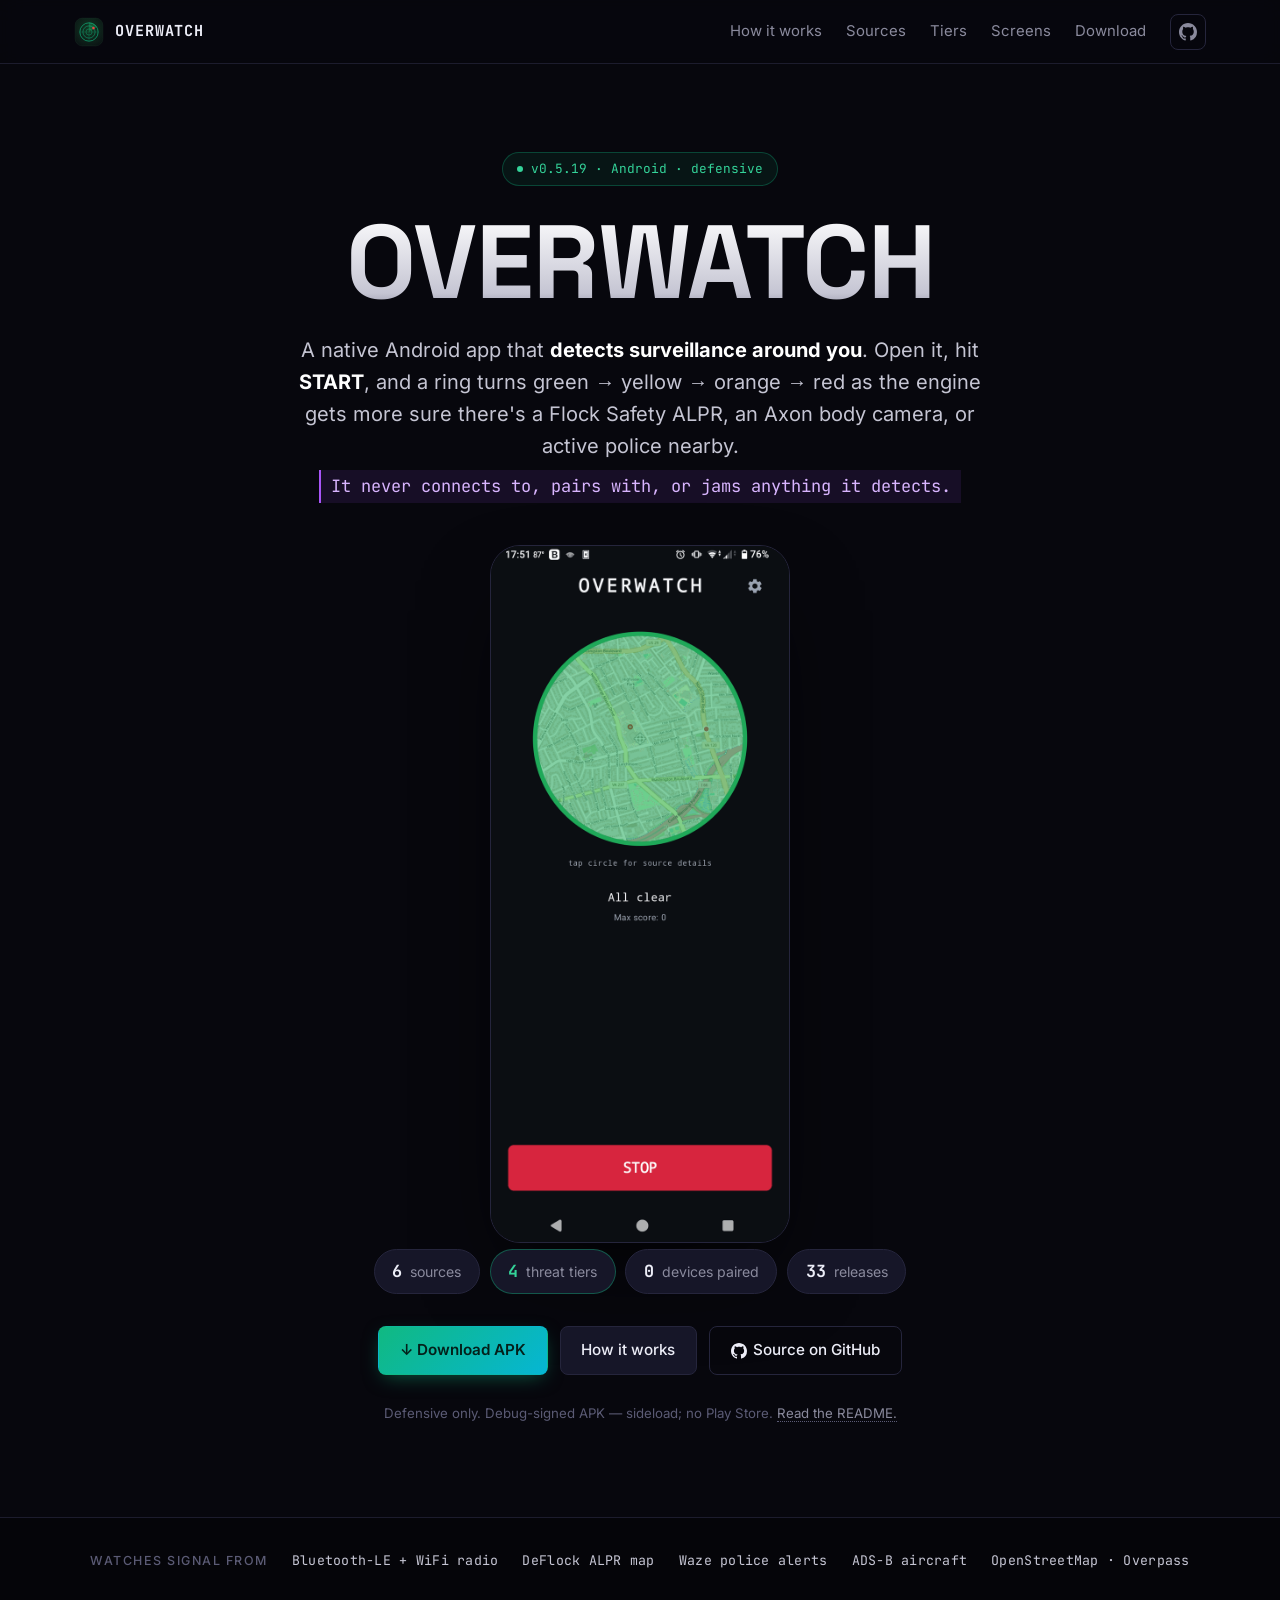
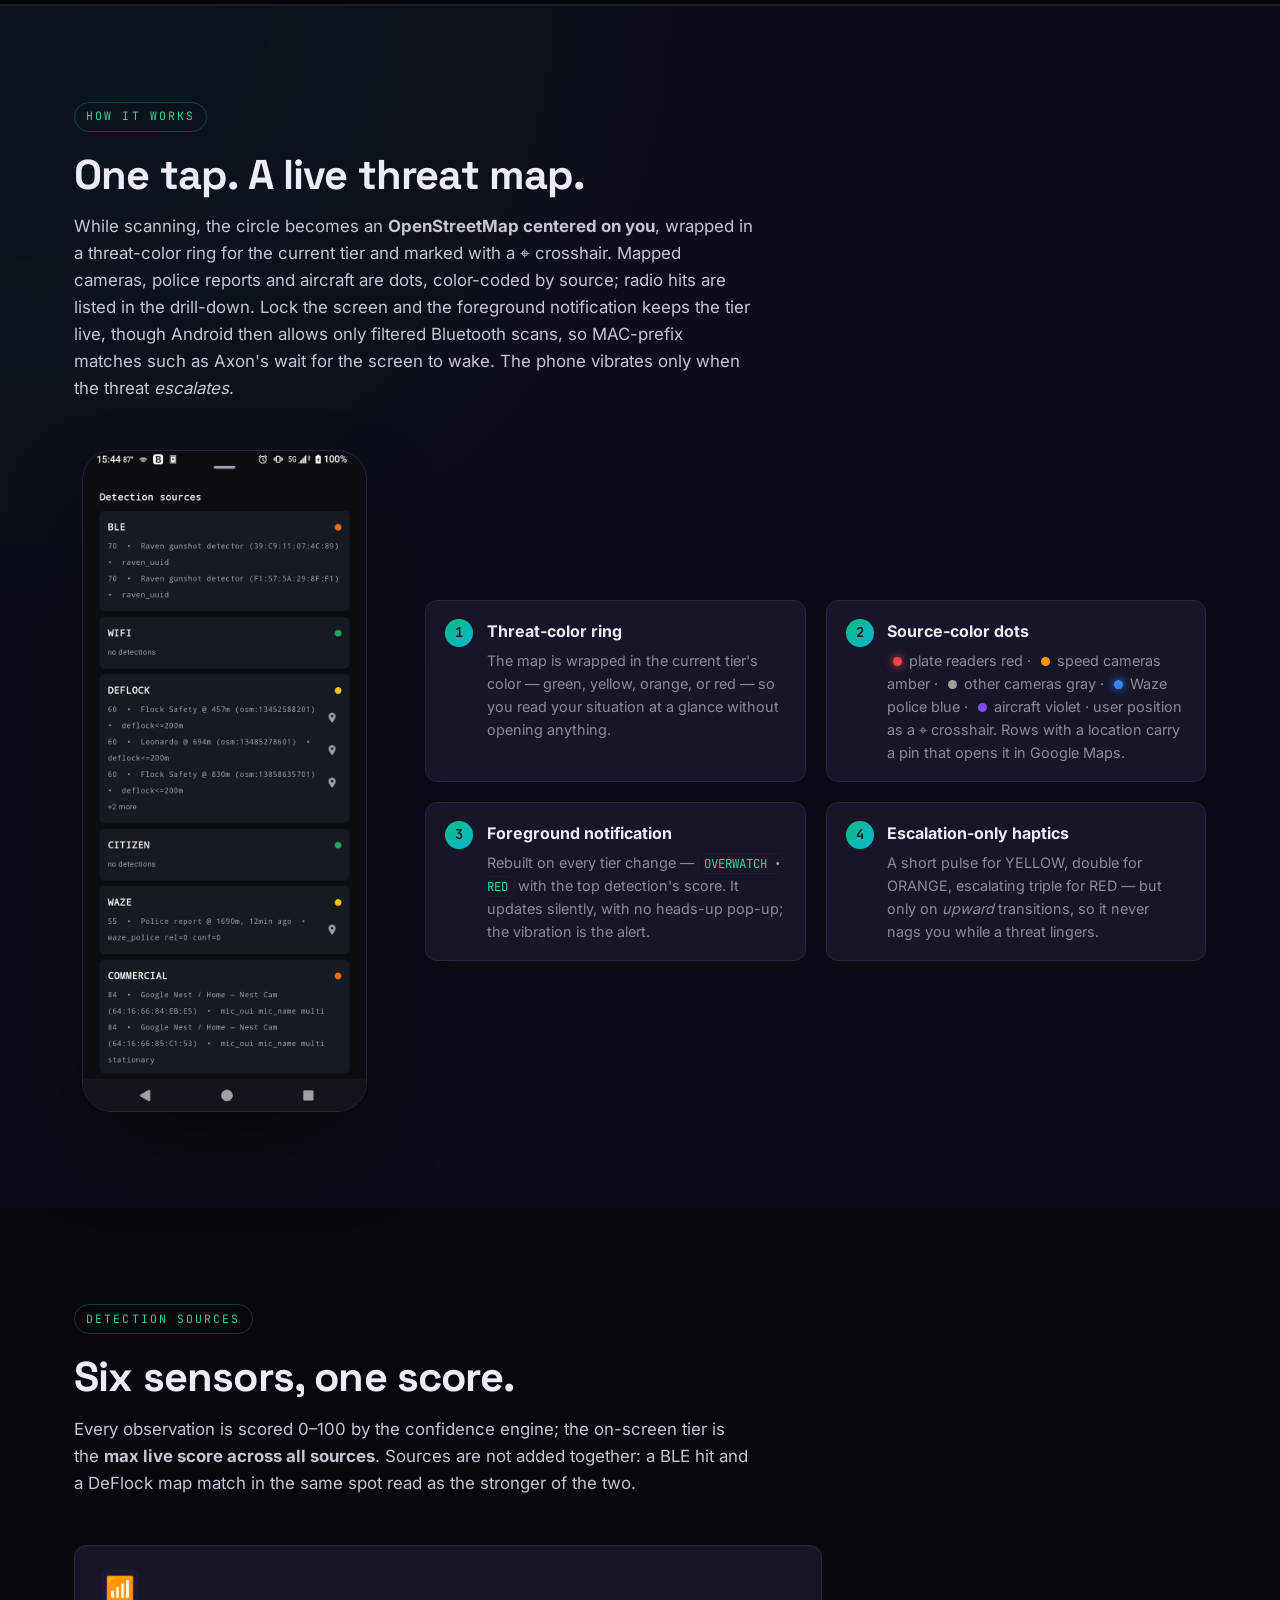
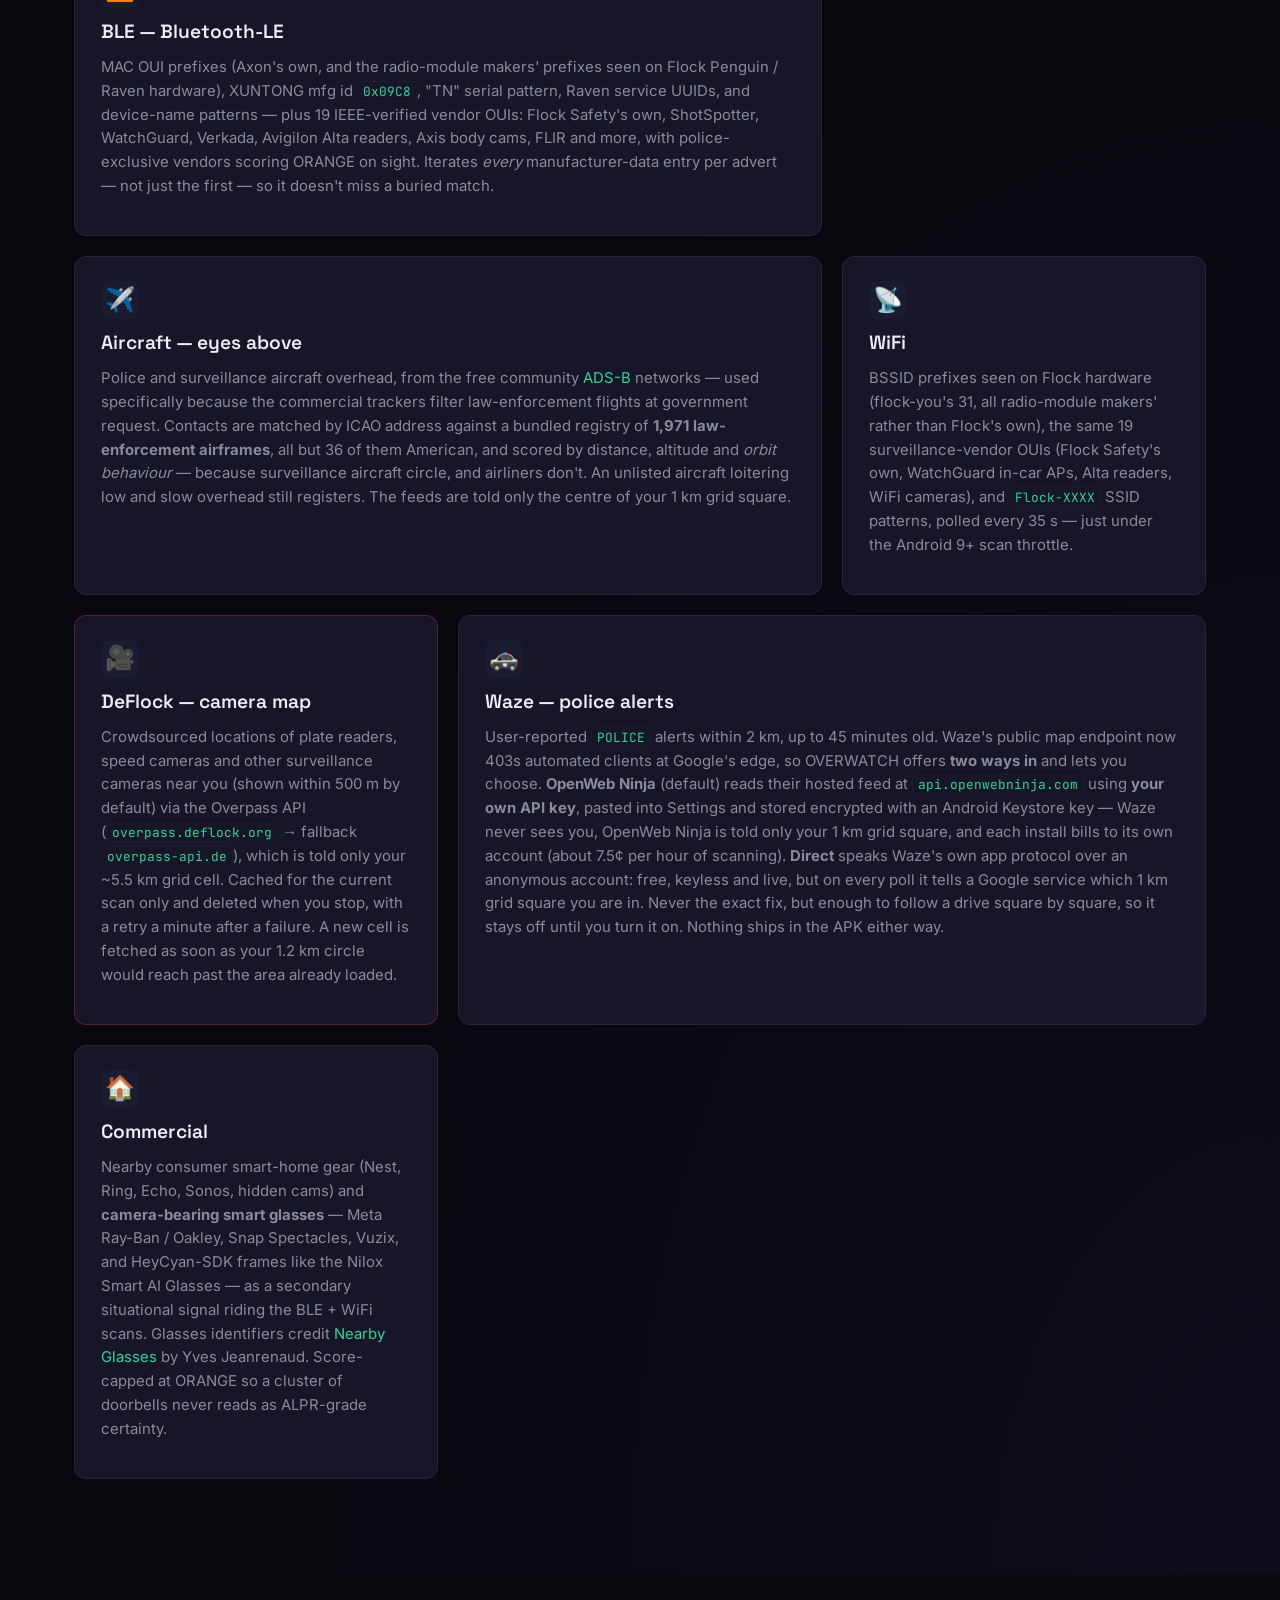
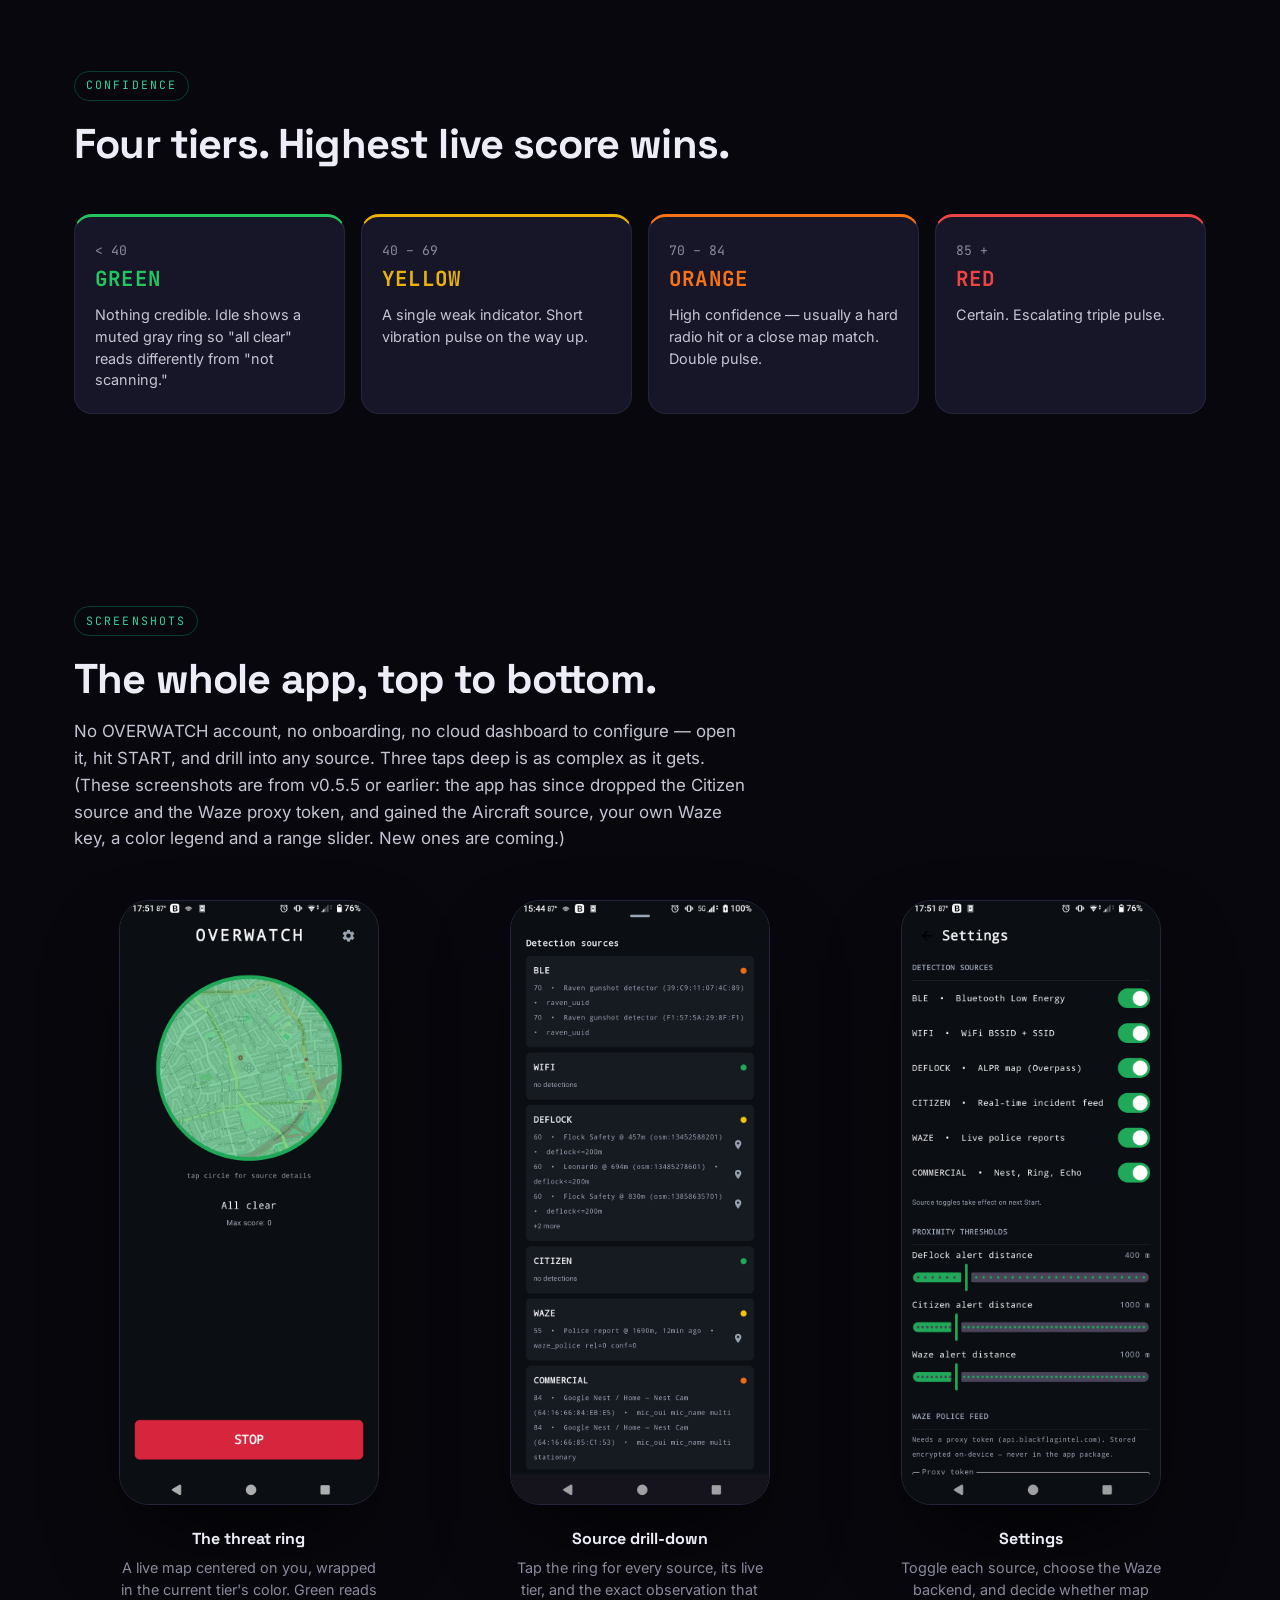
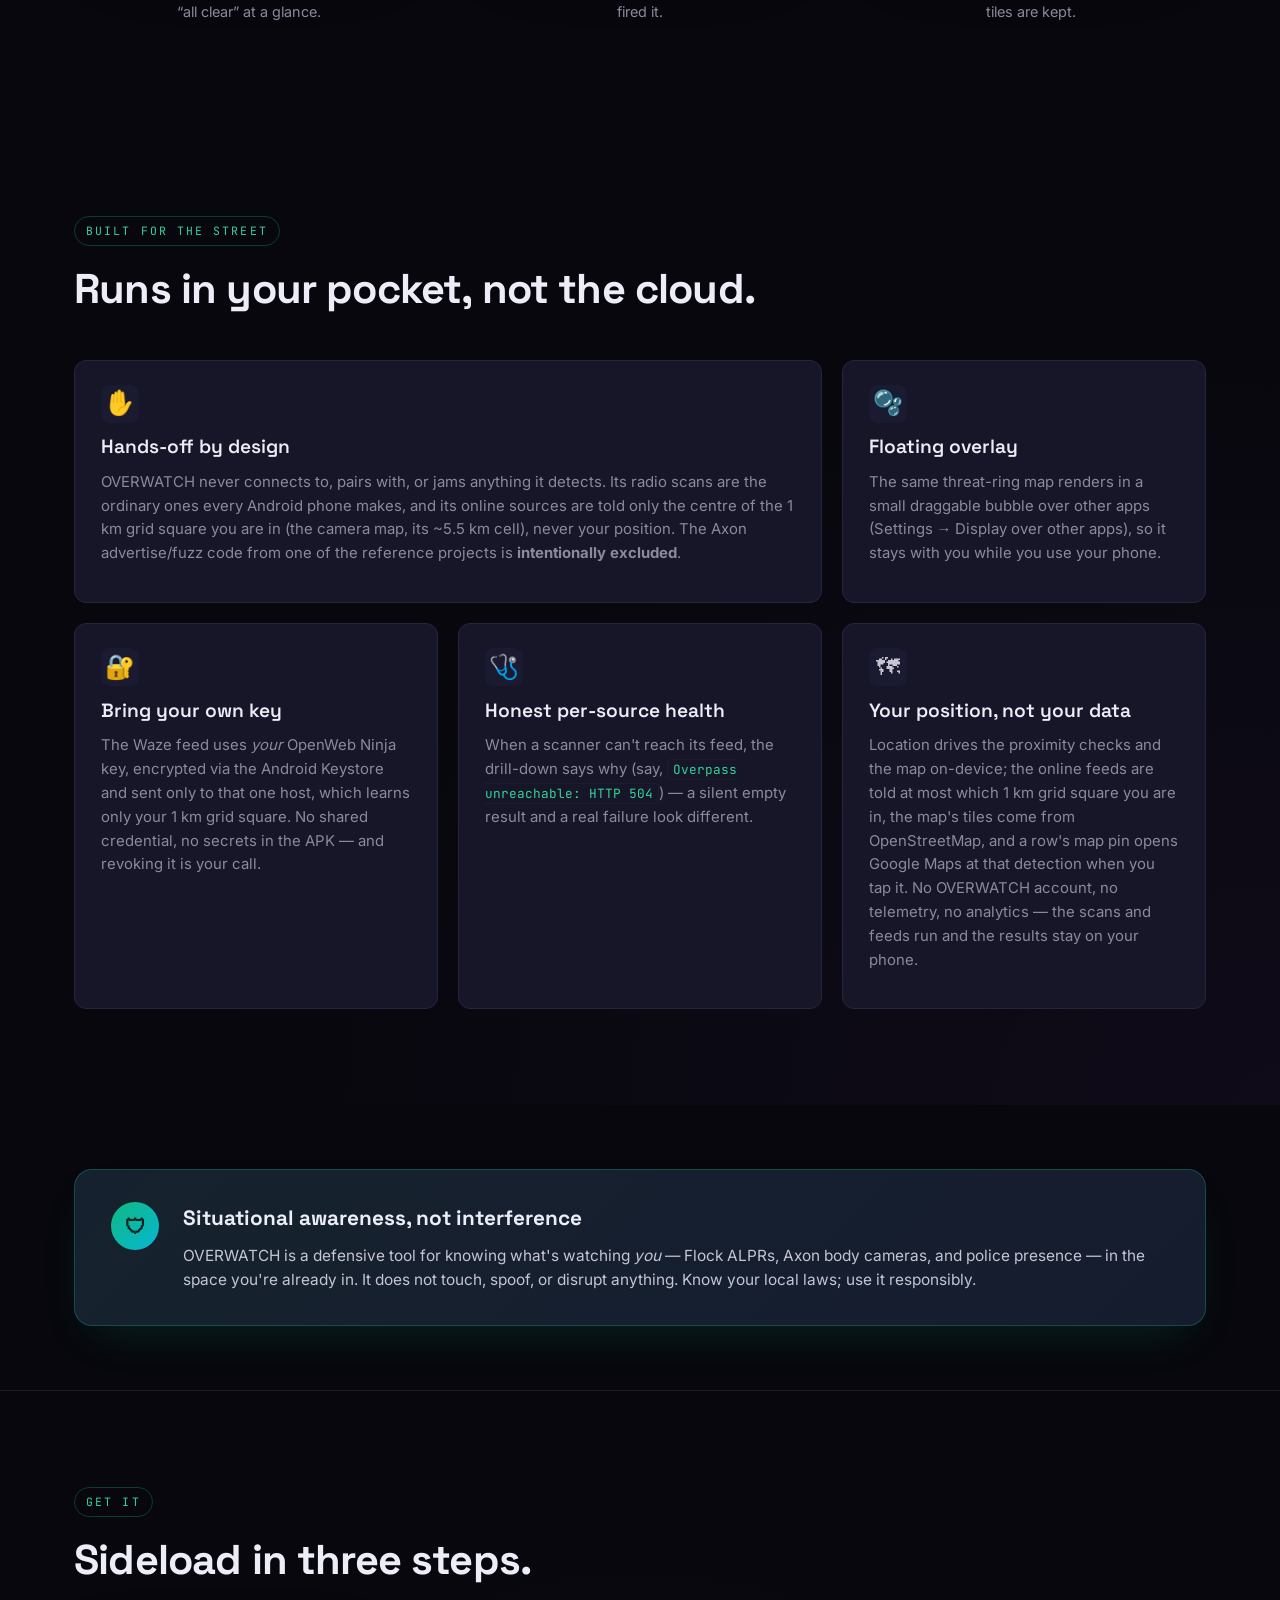
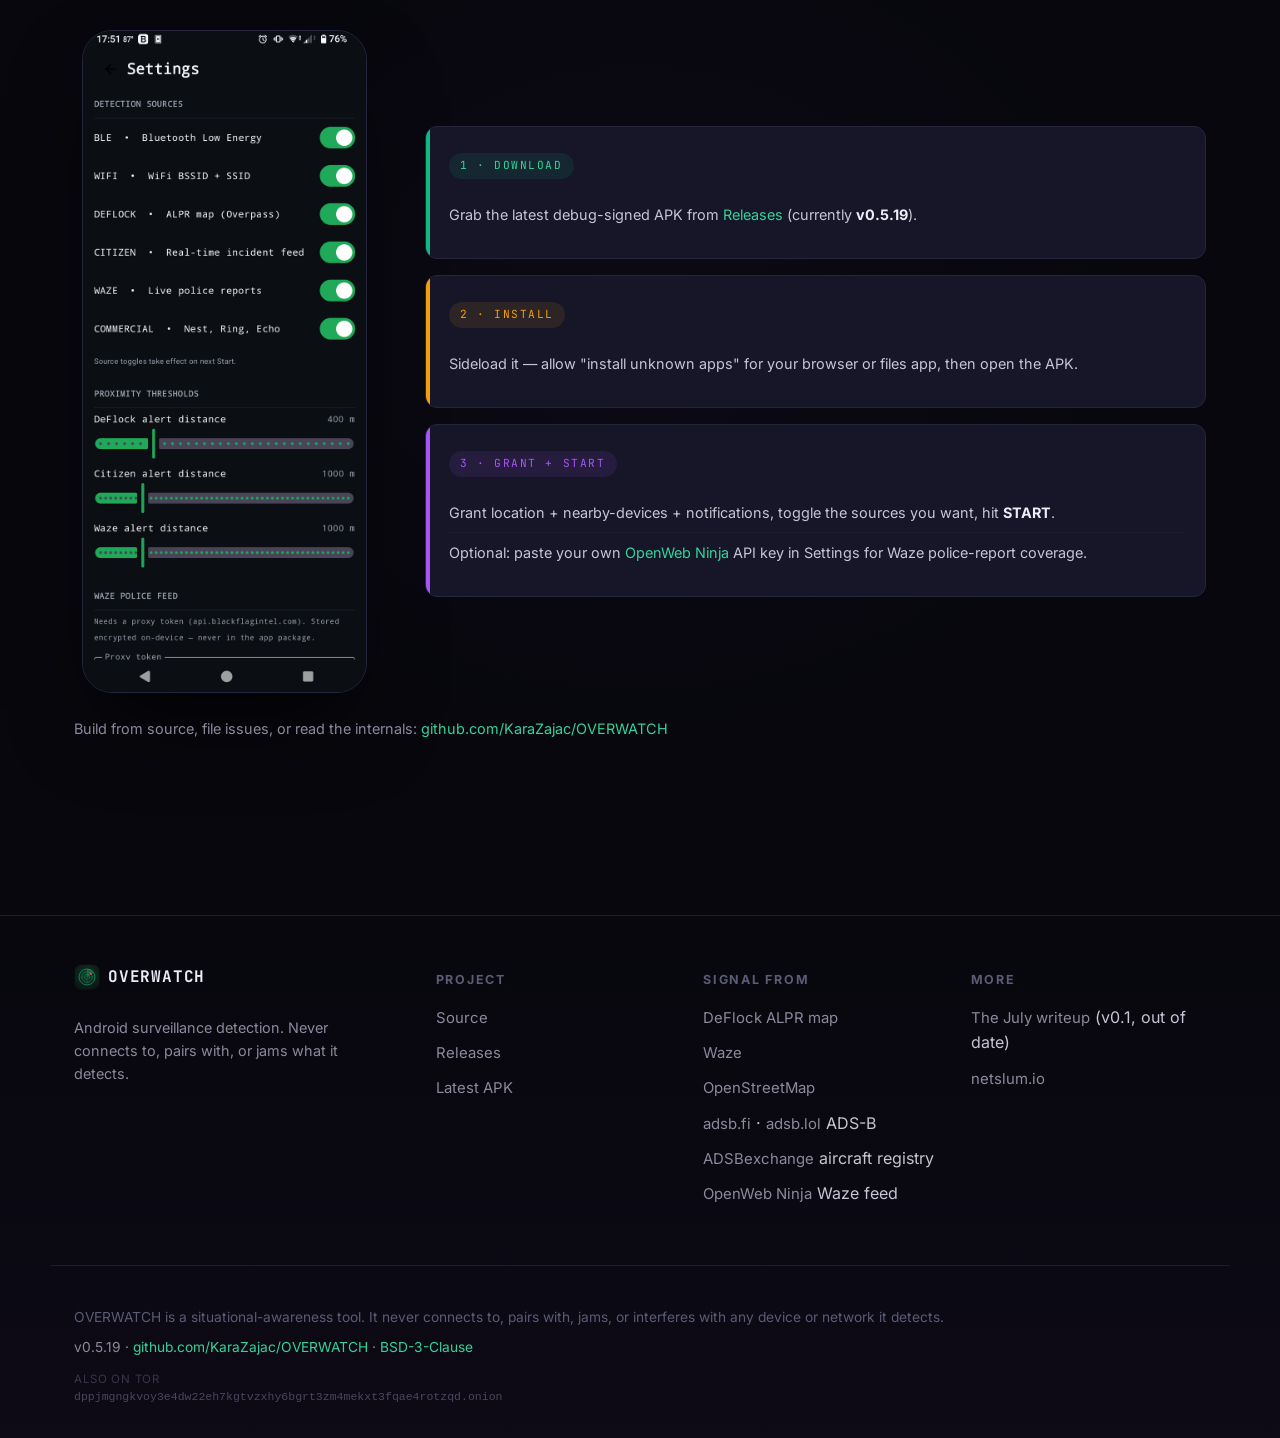
==== commit 04f14cb4: "v0.5.19 — Restart and Forget reach the running scan; the camera map always loads Waze privacy: - Res" ====
--- a/docs/index.html
+++ b/docs/index.html
@@ -4,9 +4,9 @@
 <meta charset="UTF-8">
 <meta name="viewport" content="width=device-width, initial-scale=1.0">
 <title>OVERWATCH — surveillance detection for Android</title>
-<meta name="description" content="A native Android app that flags nearby Flock Safety ALPRs, Axon body cameras, and police presence. Fuses BLE/WiFi radio scans, the DeFlock ALPR map, and live Waze police reports into a green→red threat tier. Never connects to, pairs with, or jams anything it detects.">
+<meta name="description" content="A native Android app that flags nearby Flock Safety ALPRs, Axon body cameras, police presence and surveillance aircraft. It watches BLE/WiFi radio scans, the DeFlock camera map, live Waze police reports and ADS-B, and shows the strongest signal as a green→red threat tier. Never connects to, pairs with, or jams anything it detects.">
 <meta property="og:title" content="OVERWATCH — surveillance detection">
-<meta property="og:description" content="Android app that flags nearby Flock ALPRs, Axon body cams, and police by fusing BLE/WiFi + the DeFlock map + Waze police reports. It never connects to, pairs with, or jams anything it detects.">
+<meta property="og:description" content="Android app that flags nearby Flock ALPRs, Axon body cams, police and surveillance aircraft from BLE/WiFi scans, the DeFlock map, Waze police reports and ADS-B. It never connects to, pairs with, or jams anything it detects.">
 <meta property="og:type" content="website">
 <meta property="og:url" content="https://overwatch.netslum.io/">
 <meta property="og:image" content="https://overwatch.netslum.io/og.png">
@@ -53,7 +53,7 @@
   <div class="container hero-inner">
     <div class="hero-eyebrow">
       <span class="dot dot-pulse"></span>
-      v0.5.18 · Android · defensive
+      v0.5.19 · Android · defensive
     </div>
     <h1 class="hero-title">
       <span class="display-wordmark">OVERWATCH</span>
@@ -75,7 +75,7 @@
       <div class="stat-chip"><span class="num" data-target="6">0</span><span>sources</span></div>
       <div class="stat-chip stat-vfy"><span class="num" data-target="4">0</span><span>threat tiers</span></div>
       <div class="stat-chip"><span class="num" data-target="0">0</span><span>devices paired</span></div>
-      <div class="stat-chip"><span class="num" data-target="32">0</span><span>releases</span></div>
+      <div class="stat-chip"><span class="num" data-target="33">0</span><span>releases</span></div>
     </div>
 
     <div class="cta-row">
@@ -97,7 +97,7 @@
 <section class="trust-strip">
   <div class="container">
     <div class="trust-row">
-      <span class="trust-label">Fuses signal from</span>
+      <span class="trust-label">Watches signal from</span>
       <ul class="trust-items">
         <li>Bluetooth-LE + WiFi radio</li>
         <li>DeFlock ALPR map</li>
@@ -130,7 +130,7 @@
     <div class="feature-split">
       <div class="phone-frame">
         <img class="phone" src="img/overwatch-sources.png" width="856" height="2000"
-          alt="Detection-sources drill-down from before v0.5.8: BLE, WiFi, DeFlock, Citizen, Waze and Commercial rows, each with a color tier dot and the observations that fired it. Today Aircraft replaces the retired Citizen row." loading="lazy">
+          alt="Detection-sources drill-down from v0.5.5 or earlier: BLE, WiFi, DeFlock, Citizen, Waze and Commercial rows, each with a color tier dot and the observations that fired it. Today Aircraft replaces the retired Citizen row." loading="lazy">
       </div>
       <div class="explain-annotations">
         <div class="annotation">
@@ -195,9 +195,11 @@
         <div class="bento-icon">📶</div>
         <h3>BLE — Bluetooth-LE</h3>
         <p>
-          Vendor MAC OUIs (Axon, Flock Penguin / Raven, XUNTONG mfg id
-          <code>0x09C8</code>, "TN" serial pattern), Raven service UUIDs, and
-          device-name patterns — plus 18 IEEE-verified vendor OUIs: ShotSpotter,
+          MAC OUI prefixes (Axon's own, and the radio-module makers' prefixes
+          seen on Flock Penguin / Raven hardware), XUNTONG mfg id
+          <code>0x09C8</code>, "TN" serial pattern, Raven service UUIDs, and
+          device-name patterns — plus 19 IEEE-verified vendor OUIs: Flock
+          Safety's own, ShotSpotter,
           WatchGuard, Verkada, Avigilon Alta readers, Axis body cams, FLIR and
           more, with police-exclusive vendors scoring ORANGE on sight. Iterates
           <em>every</em> manufacturer-data entry per advert — not just the
@@ -226,8 +228,10 @@
         <div class="bento-icon">📡</div>
         <h3>WiFi</h3>
         <p>
-          BSSID OUI prefixes for Flock infrastructure (flock-you's 31), the
-          same 18 surveillance-vendor OUIs (WatchGuard in-car APs, Alta readers,
+          BSSID prefixes seen on Flock hardware (flock-you's 31, all
+          radio-module makers' rather than Flock's own), the
+          same 19 surveillance-vendor OUIs (Flock Safety's own, WatchGuard in-car
+          APs, Alta readers,
           WiFi cameras), and <code>Flock-XXXX</code> SSID patterns, polled every
           35 s — just under the Android 9+ scan throttle.
         </p>
@@ -242,7 +246,8 @@
           Overpass API (<code>overpass.deflock.org</code> → fallback
           <code>overpass-api.de</code>), which is told only your ~5.5 km grid
           cell. Cached for the current scan only and deleted when you stop, with
-          failure backoff. Refetches when you move &gt; 1.5 km.
+          a retry a minute after a failure. A new cell is fetched as soon as
+          your 1.2 km circle would reach past the area already loaded.
         </p>
       </article>
 
@@ -327,9 +332,10 @@
       <h2>The whole app, top to bottom.</h2>
       <p class="lead">No OVERWATCH account, no onboarding, no cloud dashboard to
       configure — open it, hit START, and drill into any source. Three taps
-      deep is as complex as it gets. (These screenshots predate v0.5.8: the app
-      has since dropped the Citizen source and gained the Aircraft source, a
-      color legend and a range slider. New ones are coming.)</p>
+      deep is as complex as it gets. (These screenshots are from v0.5.5 or
+      earlier: the app has since dropped the Citizen source and the Waze proxy
+      token, and gained the Aircraft source, your own Waze key, a color legend
+      and a range slider. New ones are coming.)</p>
     </div>
 
     <div class="shots">
@@ -340,12 +346,12 @@
       </figure>
       <figure class="shot">
         <img class="phone" src="img/overwatch-sources.png" width="856" height="2000"
-          alt="Detection-sources drill-down from before v0.5.8: BLE, WiFi, DeFlock, Citizen, Waze and Commercial rows, each with a color tier dot and the observations that fired it. Today Aircraft replaces the retired Citizen row." loading="lazy">
+          alt="Detection-sources drill-down from v0.5.5 or earlier: BLE, WiFi, DeFlock, Citizen, Waze and Commercial rows, each with a color tier dot and the observations that fired it. Today Aircraft replaces the retired Citizen row." loading="lazy">
         <figcaption><strong>Source drill-down</strong>Tap the ring for every source, its live tier, and the exact observation that fired it.</figcaption>
       </figure>
       <figure class="shot">
         <img class="phone" src="img/overwatch-settings.png" width="856" height="2000"
-          alt="Settings screen from before v0.5.8: per-source toggles, since-removed per-source distance sliders, and the Waze section." loading="lazy">
+          alt="Settings screen from v0.5.5 or earlier: per-source toggles including the retired Citizen feed, since-removed per-source distance sliders, and the retired Waze proxy-token field." loading="lazy">
         <figcaption><strong>Settings</strong>Toggle each source, choose the Waze backend, and decide whether map tiles are kept.</figcaption>
       </figure>
     </div>
@@ -409,8 +415,9 @@
         <h3>Your position, not your data</h3>
         <p>
           Location drives the proximity checks and the map on-device; the
-          online feeds are told at most which 1 km grid square you are in, and
-          the map's tiles come from OpenStreetMap. No OVERWATCH account, no telemetry, no analytics — the scans and feeds
+          online feeds are told at most which 1 km grid square you are in, the
+          map's tiles come from OpenStreetMap, and a row's map pin opens Google
+          Maps at that detection when you tap it. No OVERWATCH account, no telemetry, no analytics — the scans and feeds
           run and the results stay on your phone.
         </p>
       </article>
@@ -447,7 +454,7 @@
     <div class="feature-split">
       <div class="phone-frame">
         <img class="phone" src="img/overwatch-settings.png" width="856" height="2000"
-          alt="Settings screen: per-source toggles (BLE, WiFi, DeFlock, Waze, Aircraft, Commercial) and the encrypted Waze API key field." loading="lazy">
+          alt="Settings screen from v0.5.5 or earlier: per-source toggles including the retired Citizen feed, since-removed per-source distance sliders, and the retired Waze proxy-token field." loading="lazy">
       </div>
       <div class="timeline dl-steps">
         <div class="tl-col tl-shipped">
@@ -455,7 +462,7 @@
           <ul>
             <li>Grab the latest debug-signed APK from
               <a href="https://github.com/KaraZajac/OVERWATCH/releases/latest">Releases</a>
-              (currently <strong>v0.5.18</strong>).</li>
+              (currently <strong>v0.5.19</strong>).</li>
           </ul>
         </div>
         <div class="tl-col tl-active">
@@ -508,12 +515,15 @@
         <li><a href="https://deflock.me">DeFlock ALPR map</a></li>
         <li><a href="https://www.waze.com">Waze</a></li>
         <li><a href="https://www.openstreetmap.org">OpenStreetMap</a></li>
+        <li><a href="https://adsb.fi">adsb.fi</a> · <a href="https://adsb.lol">adsb.lol</a> ADS-B</li>
+        <li><a href="https://www.adsbexchange.com">ADSBexchange</a> aircraft registry</li>
+        <li><a href="https://www.openwebninja.com">OpenWeb Ninja</a> Waze feed</li>
       </ul>
     </div>
     <div class="footer-col">
       <h4>More</h4>
       <ul>
-        <li><a href="https://netslum.io/notes/overwatch-passive-counter-surveillance/">The writeup</a></li>
+        <li><a href="https://netslum.io/notes/overwatch-passive-counter-surveillance/">The July writeup</a> (v0.1, out of date)</li>
         <li><a href="https://netslum.io">netslum.io</a></li>
       </ul>
     </div>
@@ -524,7 +534,7 @@
       with, jams, or interferes with any device or network it detects.
     </p>
     <p class="footer-meta">
-      v0.5.18 · <a href="https://github.com/KaraZajac/OVERWATCH">github.com/KaraZajac/OVERWATCH</a> · <a href="https://github.com/KaraZajac/OVERWATCH/blob/main/LICENSE">BSD-3-Clause</a>
+      v0.5.19 · <a href="https://github.com/KaraZajac/OVERWATCH">github.com/KaraZajac/OVERWATCH</a> · <a href="https://github.com/KaraZajac/OVERWATCH/blob/main/LICENSE">BSD-3-Clause</a>
     </p>
     <div class="onion-line">
       <span class="onion-label">Also on Tor</span>
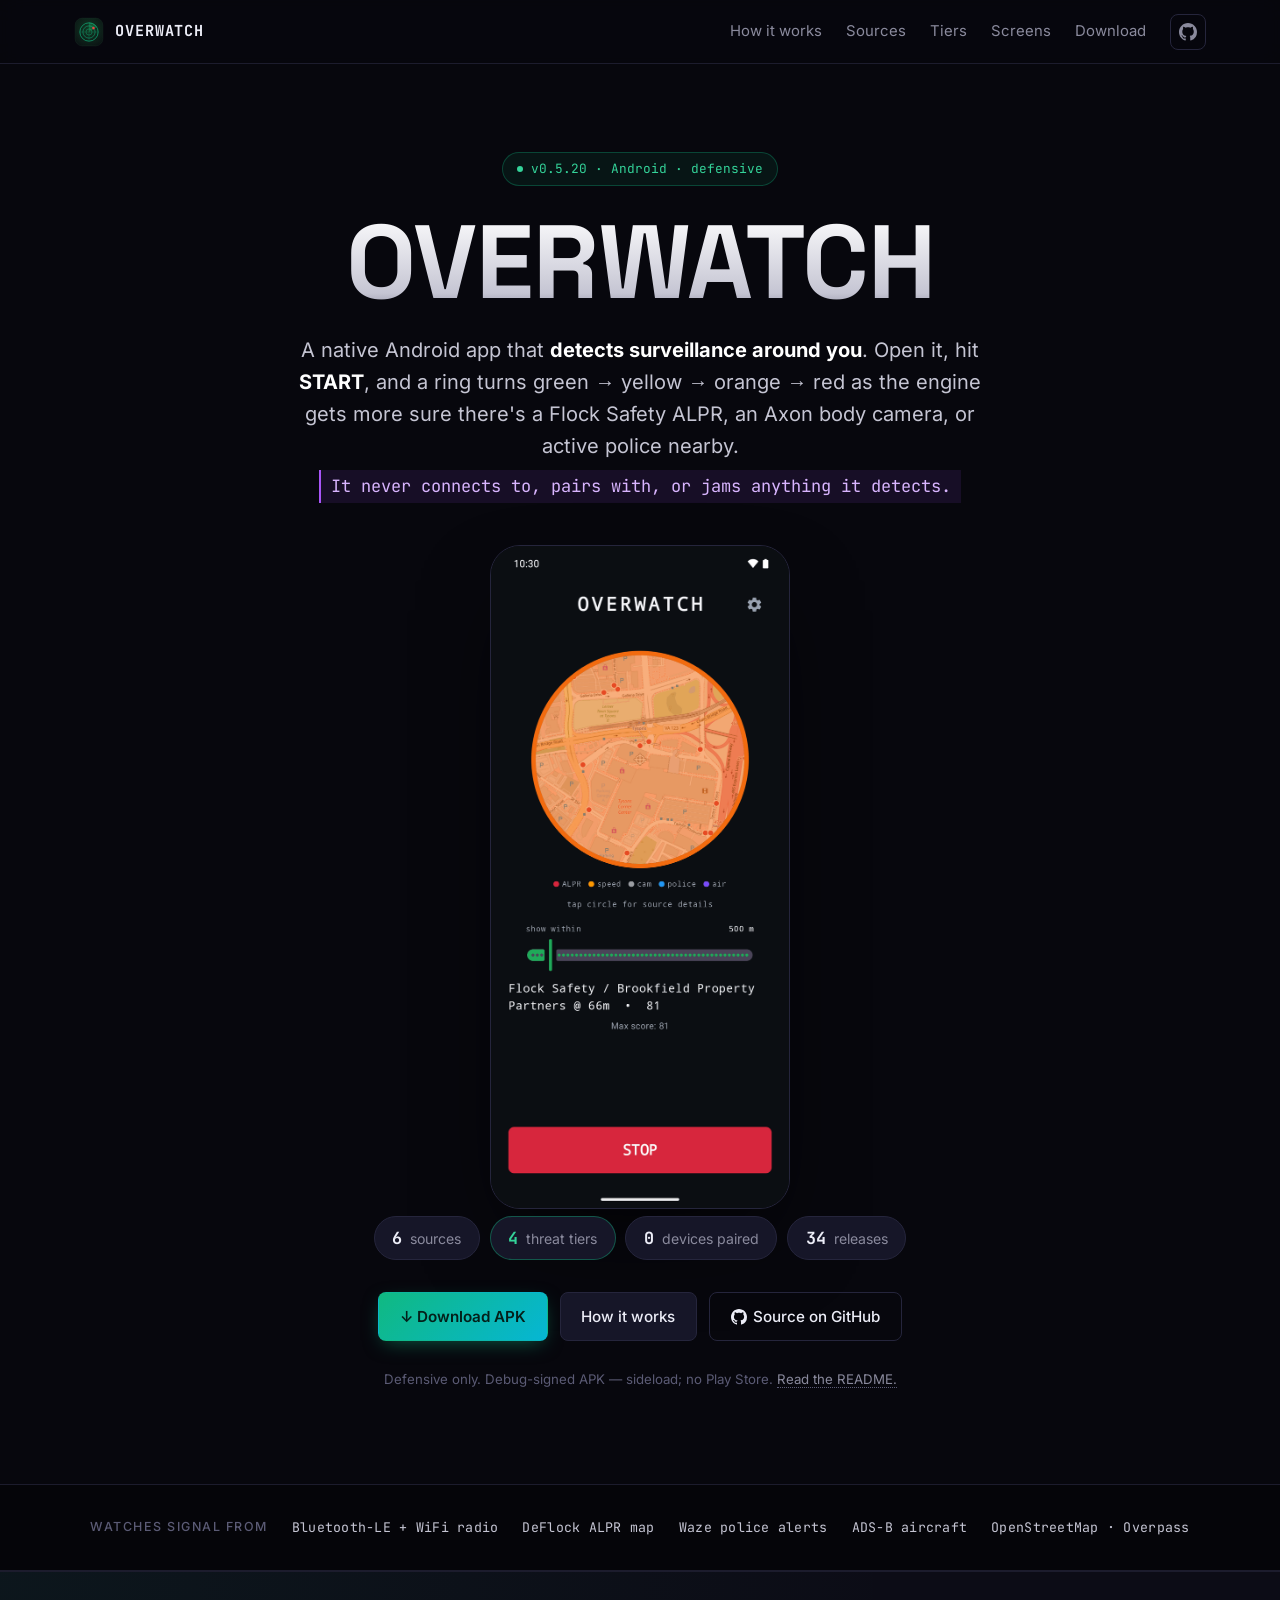
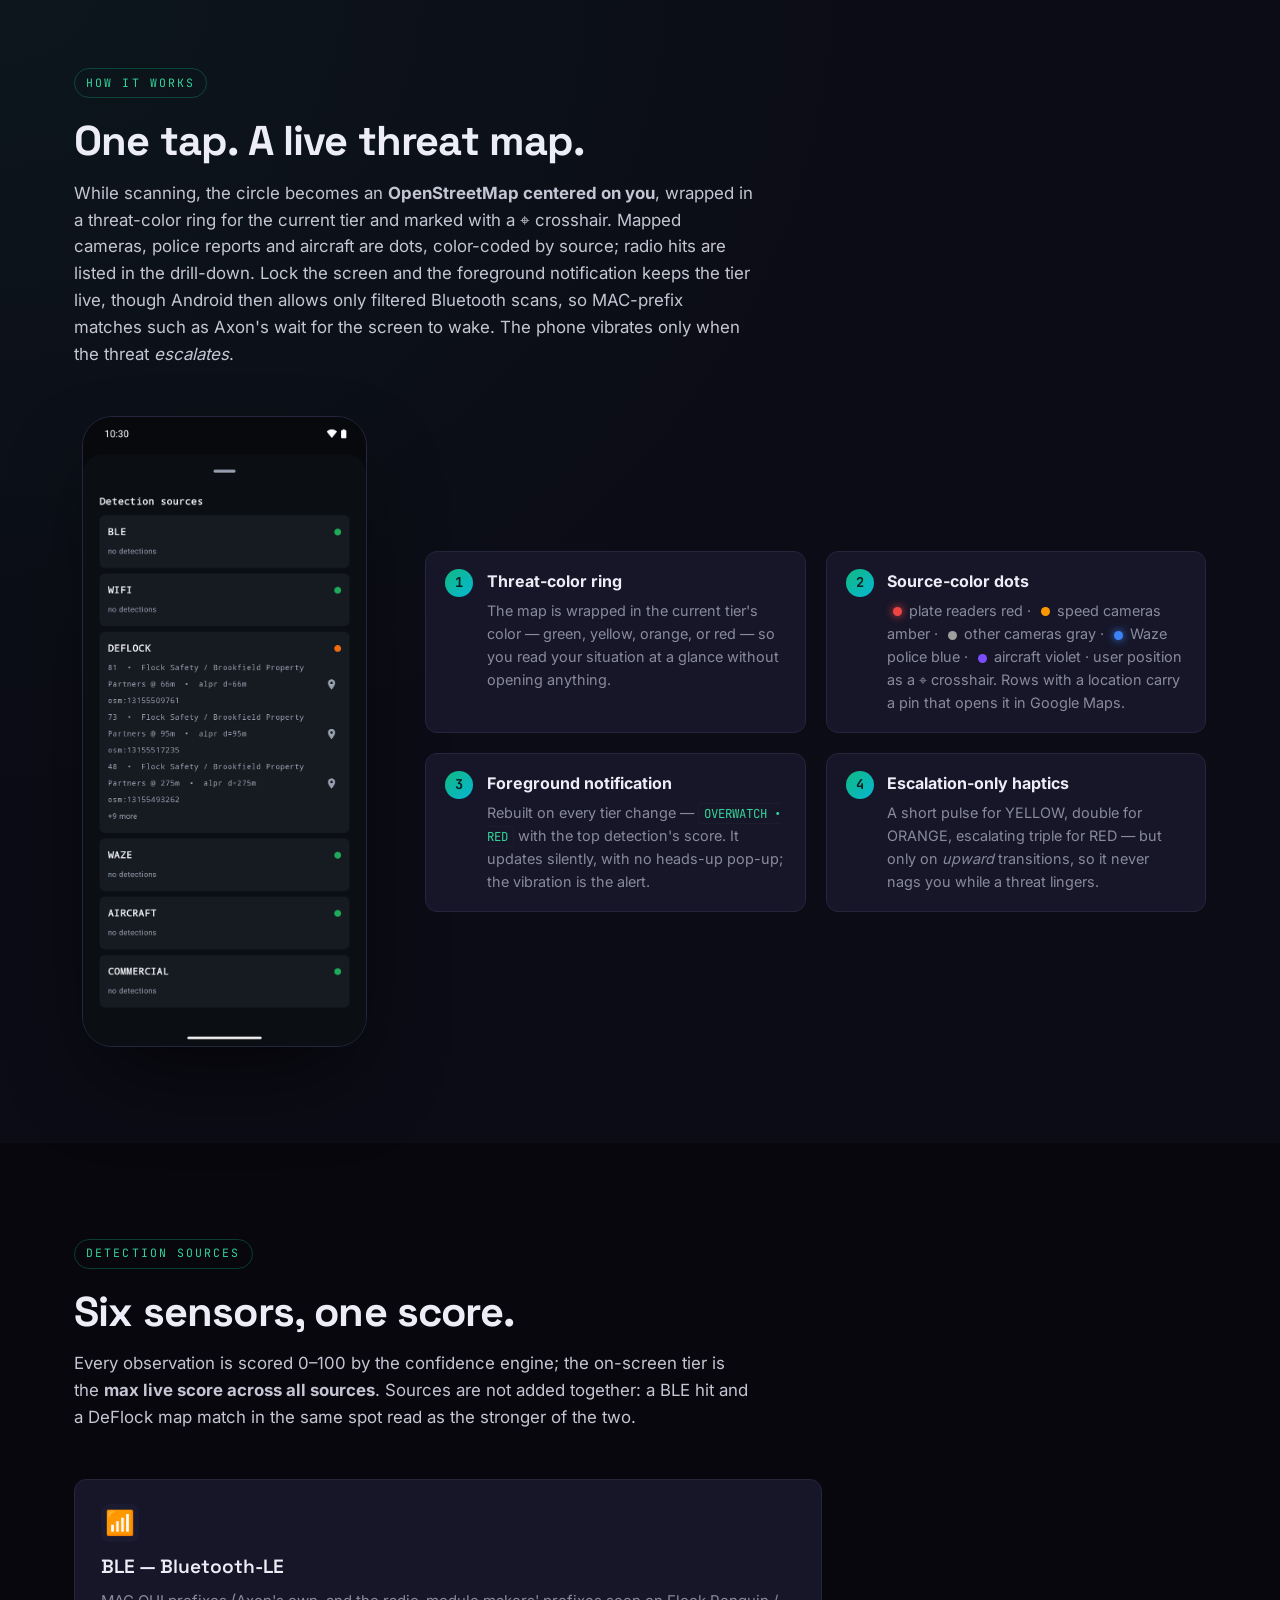
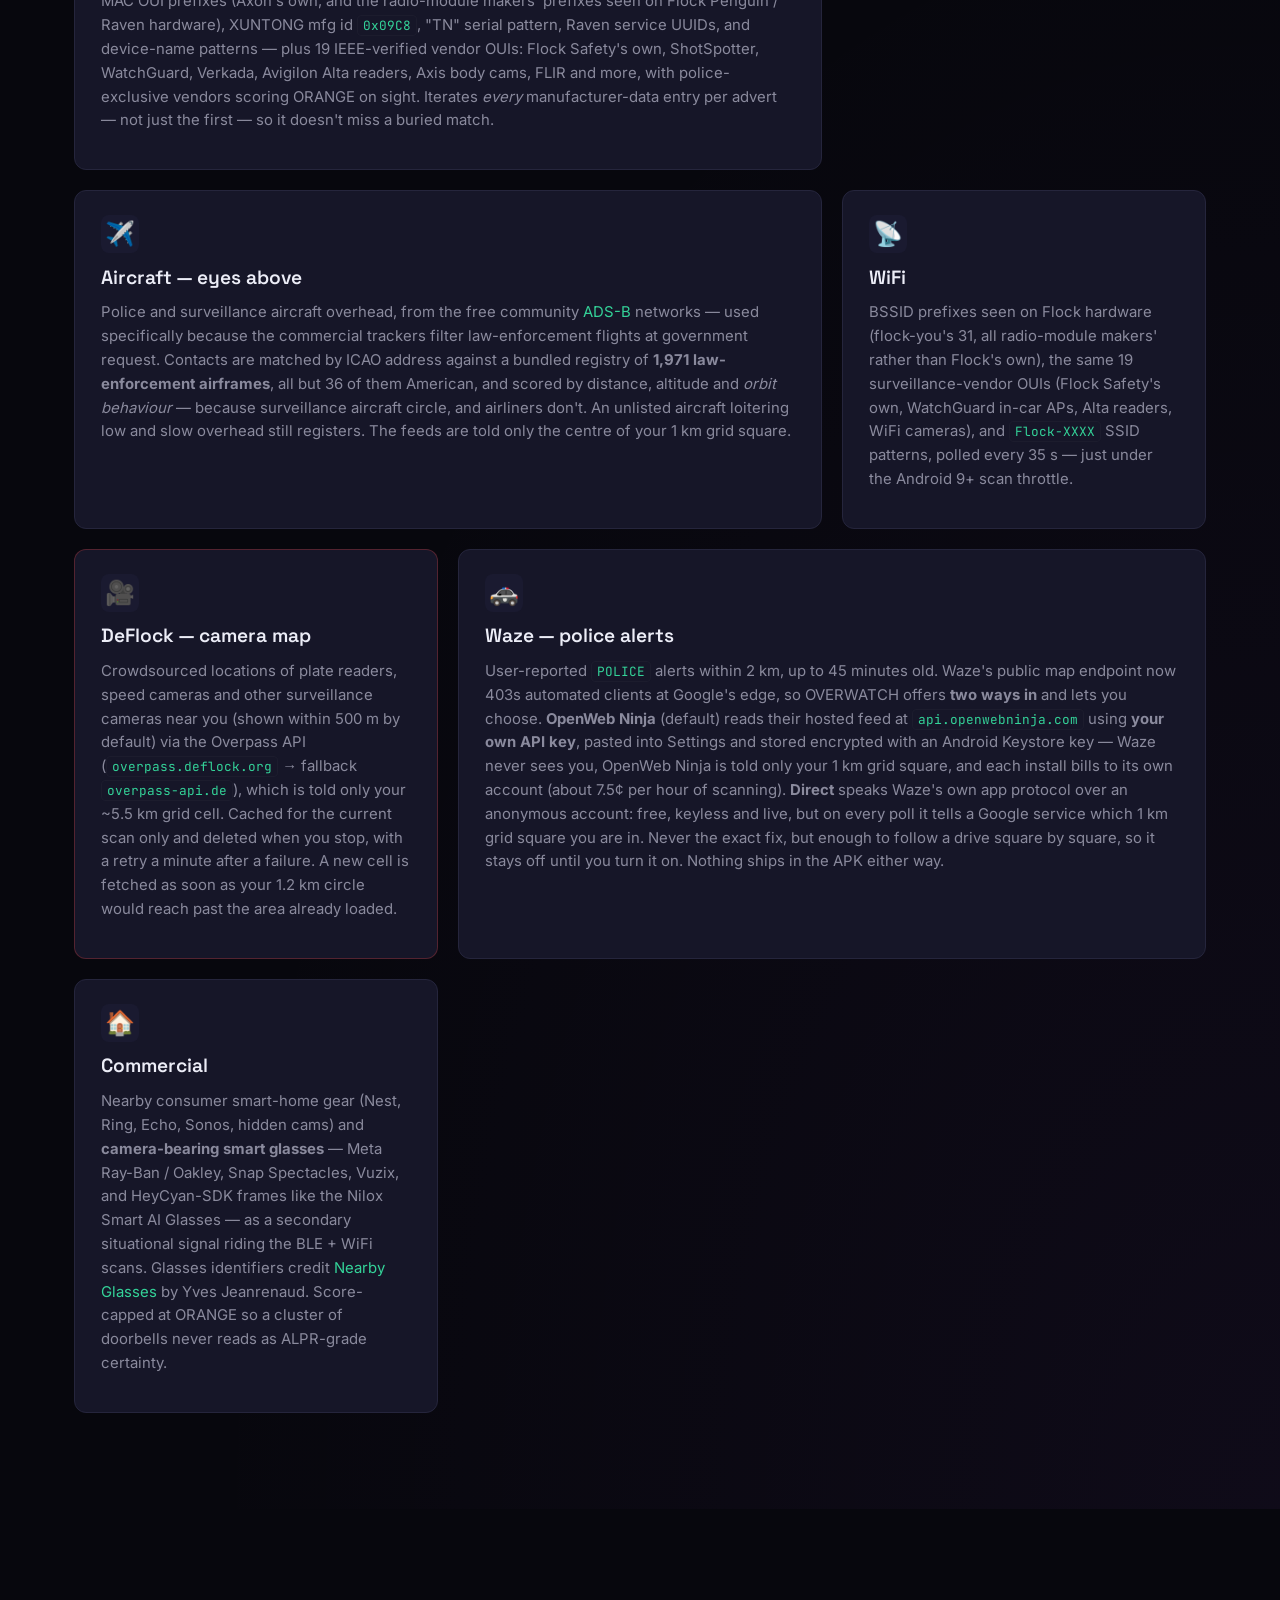
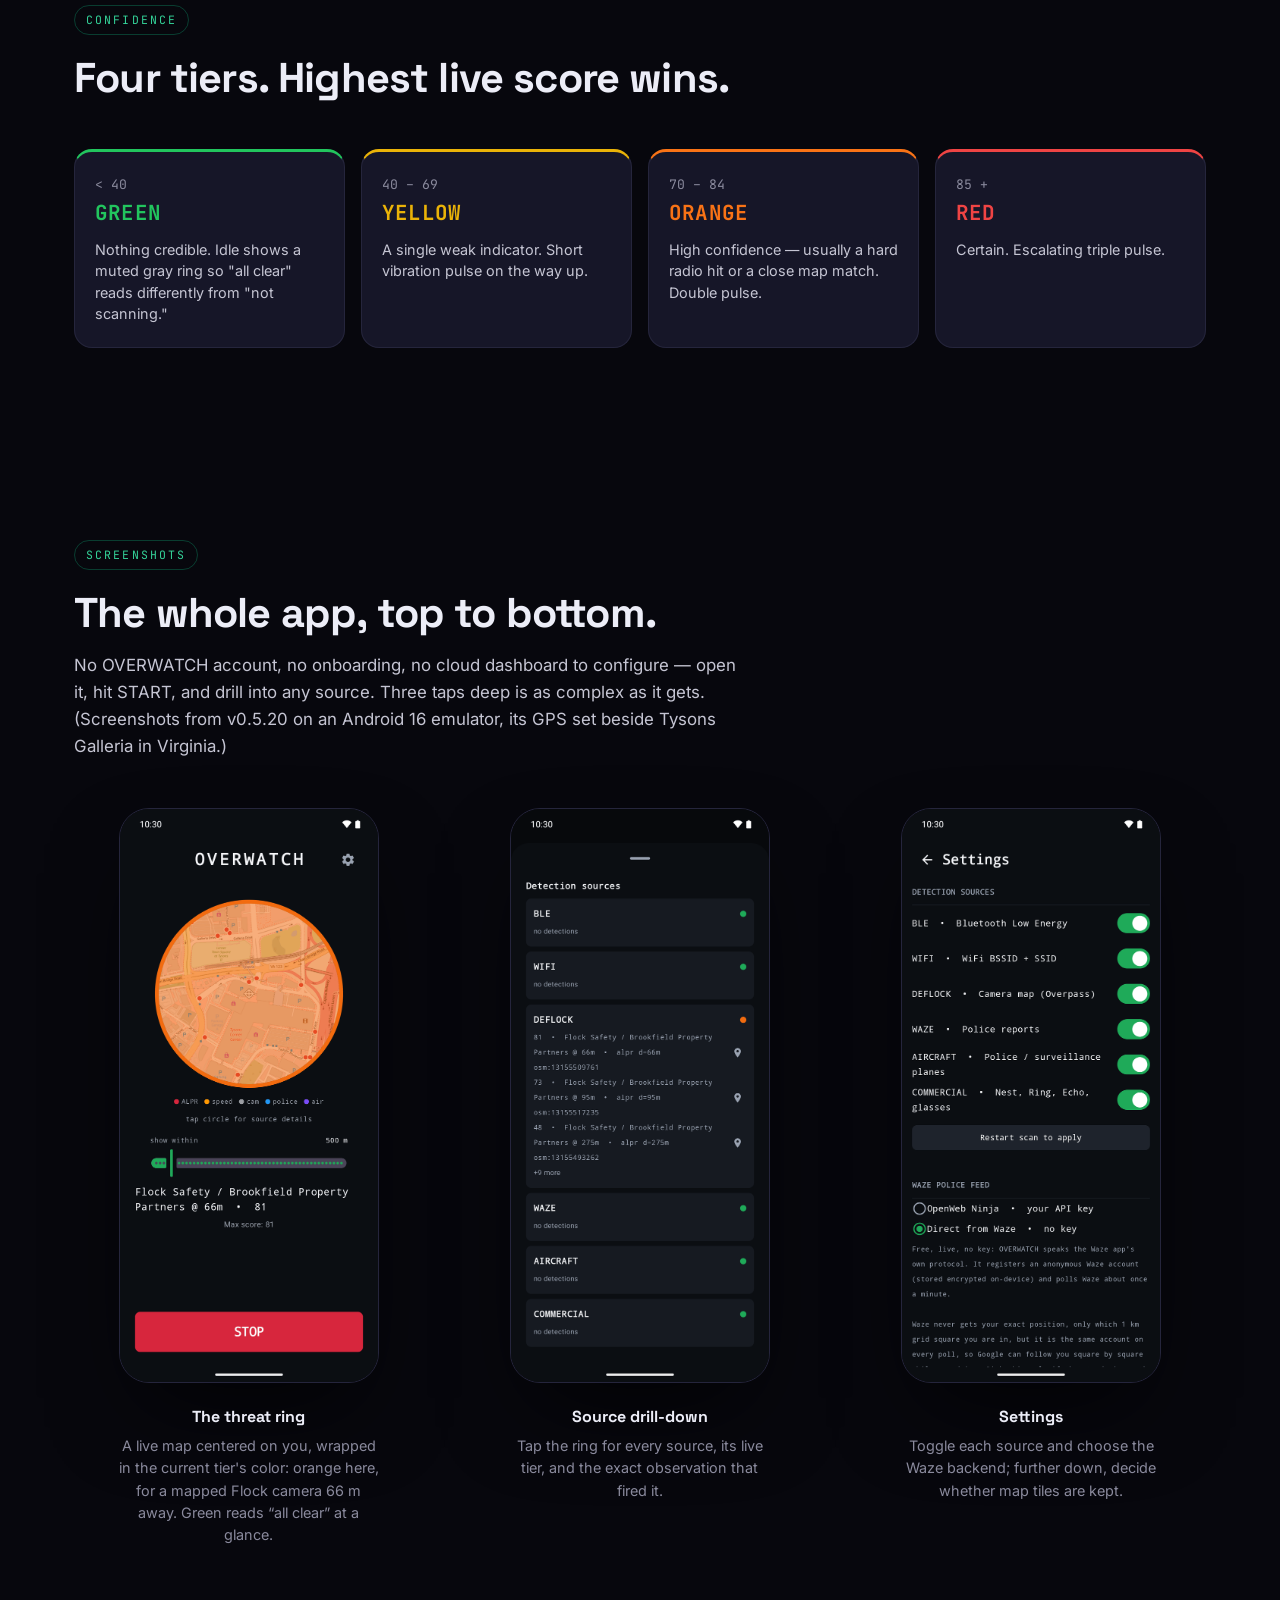
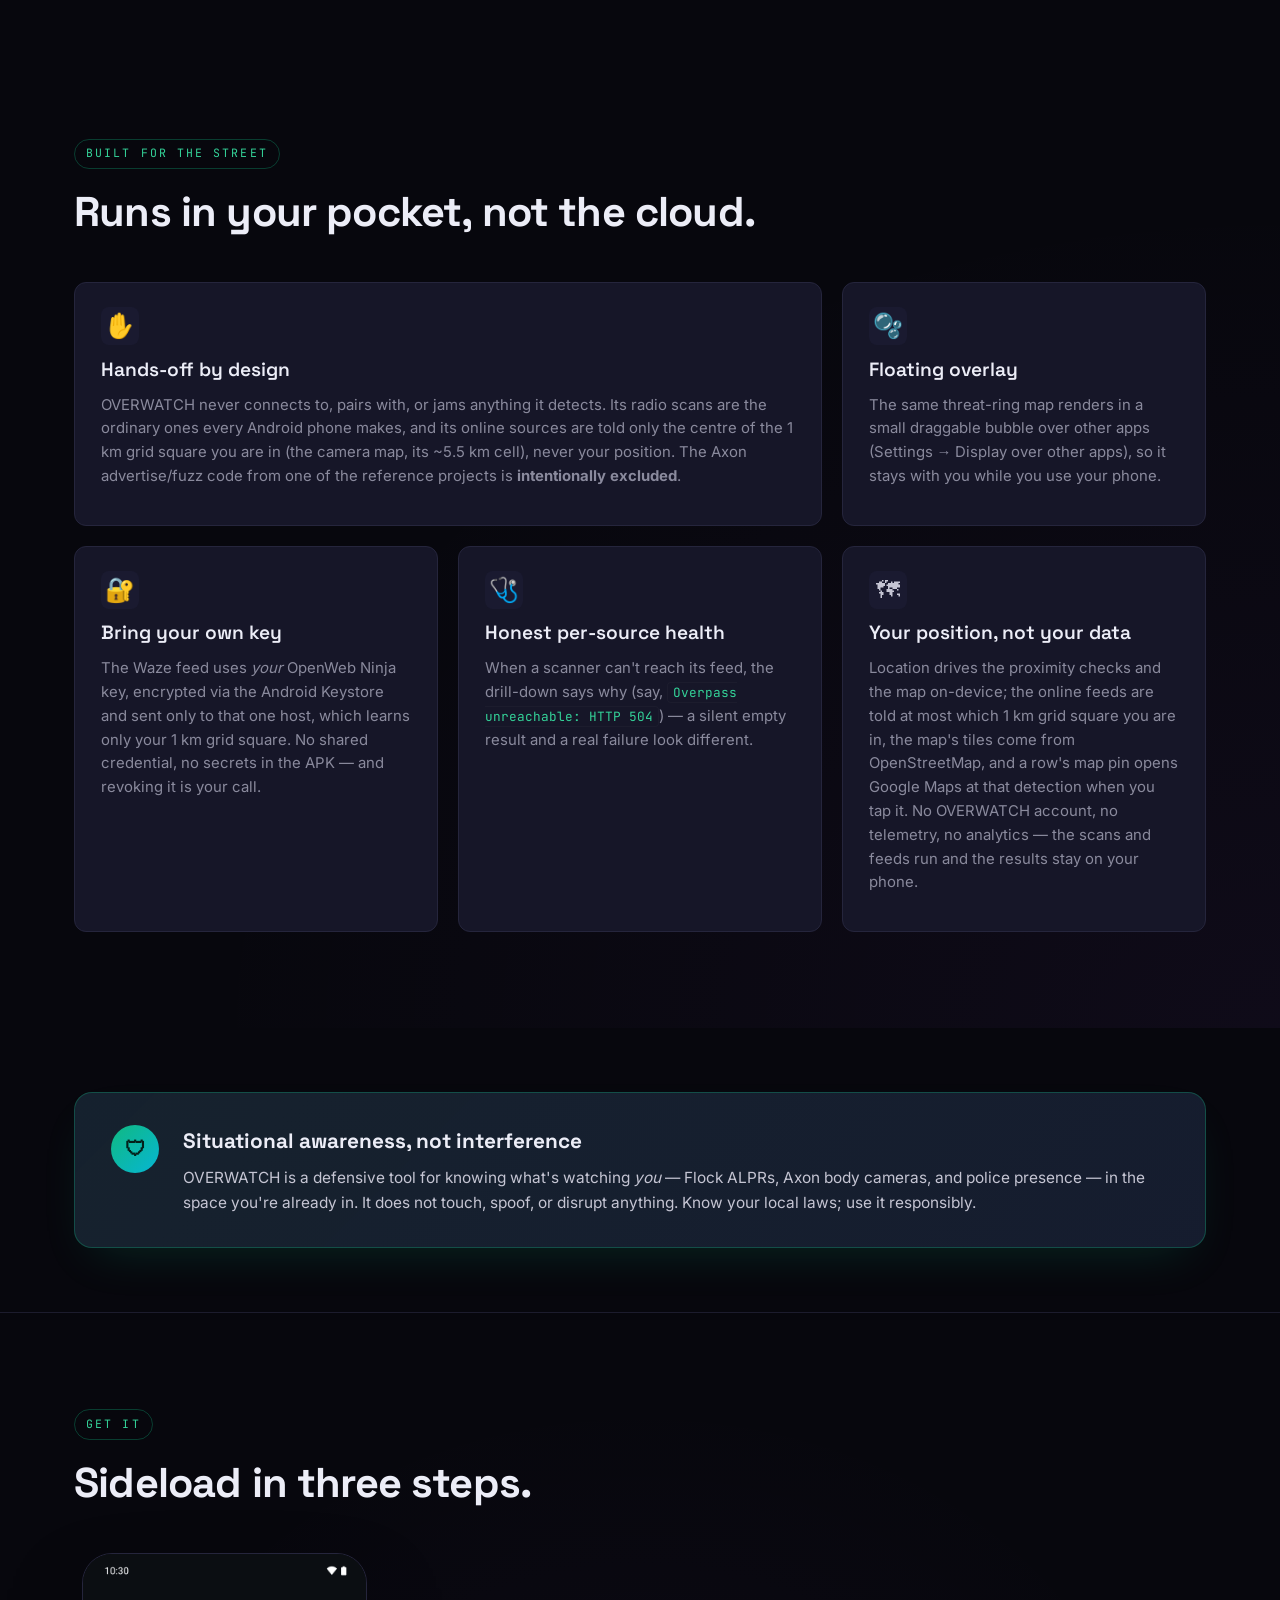
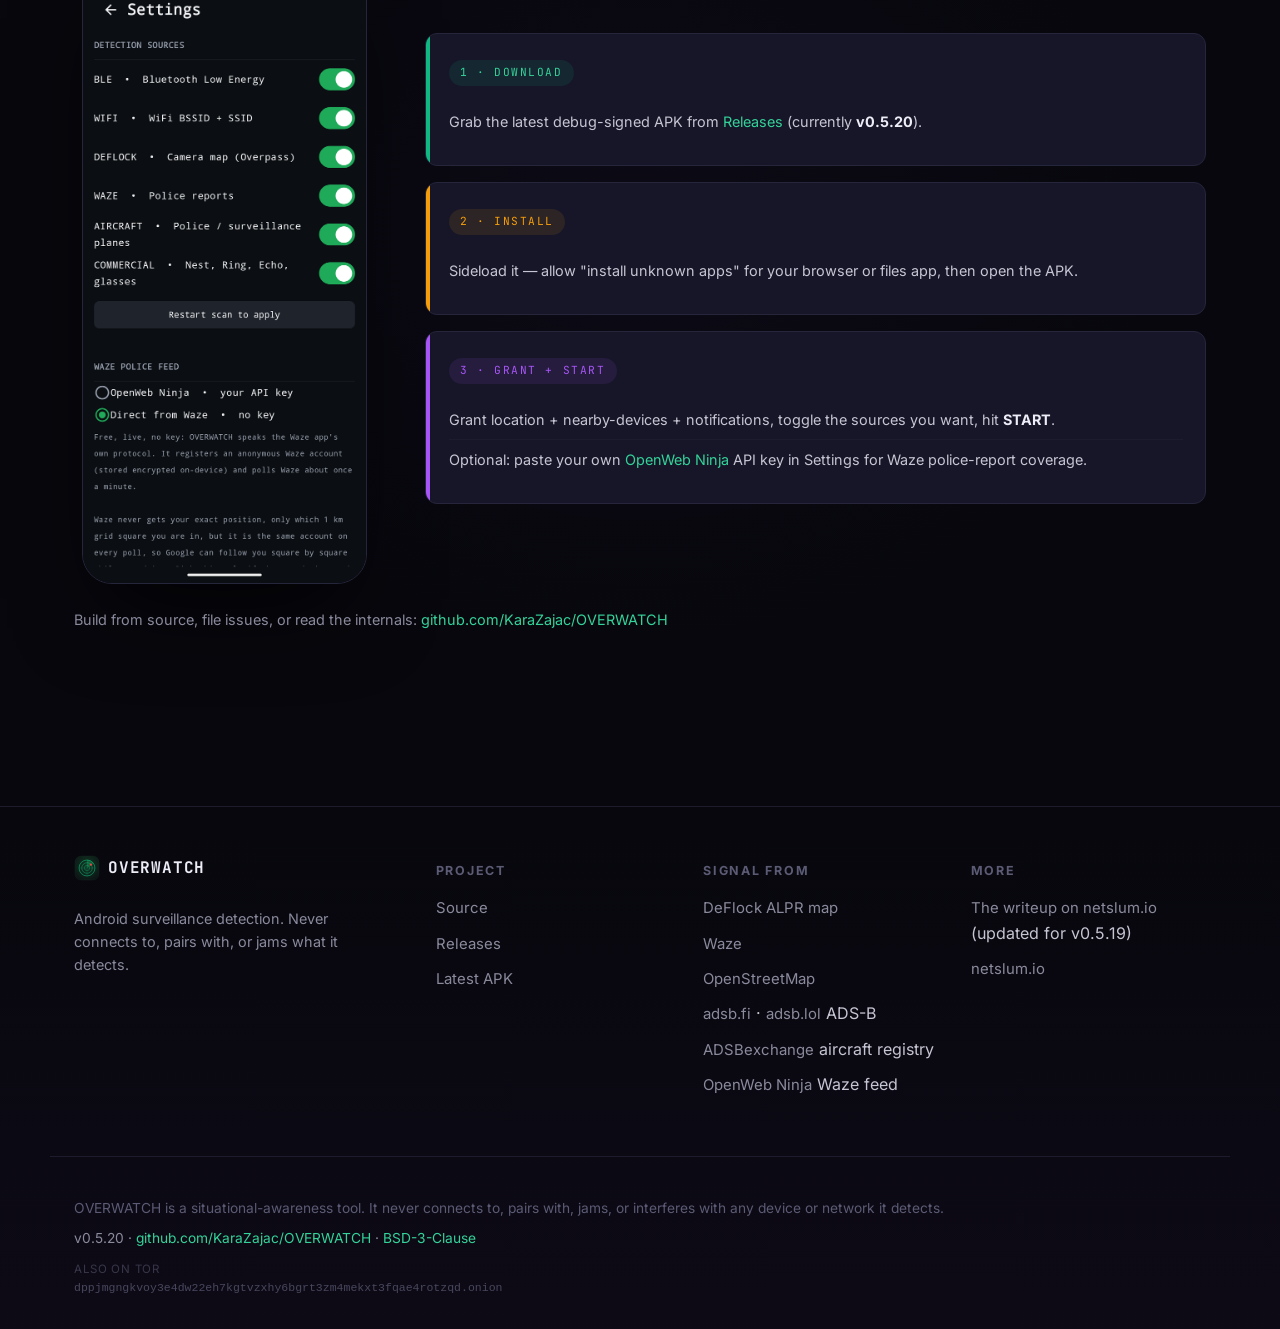
==== commit 1cd4ef9b: "v0.5.20 — map detections follow you; two dark-theme fixes Camera map and Waze (DetectionStore.replac" ====
--- a/docs/index.html
+++ b/docs/index.html
@@ -53,7 +53,7 @@
   <div class="container hero-inner">
     <div class="hero-eyebrow">
       <span class="dot dot-pulse"></span>
-      v0.5.19 · Android · defensive
+      v0.5.20 · Android · defensive
     </div>
     <h1 class="hero-title">
       <span class="display-wordmark">OVERWATCH</span>
@@ -67,15 +67,15 @@
     </p>
 
     <div class="phone-hero">
-      <img class="phone" src="img/overwatch-main.png" width="1096" height="2560"
-        alt="OVERWATCH main screen: a live map inside a green &quot;all clear&quot; threat ring, centered on the user with a crosshair, and a STOP button." loading="eager">
+      <img class="phone" src="img/overwatch-main.png" width="680" height="1511"
+        alt="OVERWATCH main screen: a live map of Tysons Corner Center inside an orange threat ring, red dots for mapped license-plate readers, and the top detection, Flock Safety / Brookfield Property Partners @ 66m, scoring 81." loading="eager">
     </div>
 
     <div class="stats-row" id="stats-row">
       <div class="stat-chip"><span class="num" data-target="6">0</span><span>sources</span></div>
       <div class="stat-chip stat-vfy"><span class="num" data-target="4">0</span><span>threat tiers</span></div>
       <div class="stat-chip"><span class="num" data-target="0">0</span><span>devices paired</span></div>
-      <div class="stat-chip"><span class="num" data-target="33">0</span><span>releases</span></div>
+      <div class="stat-chip"><span class="num" data-target="34">0</span><span>releases</span></div>
     </div>
 
     <div class="cta-row">
@@ -129,8 +129,8 @@
 
     <div class="feature-split">
       <div class="phone-frame">
-        <img class="phone" src="img/overwatch-sources.png" width="856" height="2000"
-          alt="Detection-sources drill-down from v0.5.5 or earlier: BLE, WiFi, DeFlock, Citizen, Waze and Commercial rows, each with a color tier dot and the observations that fired it. Today Aircraft replaces the retired Citizen row." loading="lazy">
+        <img class="phone" src="img/overwatch-sources.png" width="680" height="1511"
+          alt="Detection-sources drill-down: BLE, WiFi, DeFlock, Waze, Aircraft and Commercial rows, each with a tier dot. DeFlock is orange and lists the three highest-scoring Flock cameras with score, distance and a map pin." loading="lazy">
       </div>
       <div class="explain-annotations">
         <div class="annotation">
@@ -332,27 +332,25 @@
       <h2>The whole app, top to bottom.</h2>
       <p class="lead">No OVERWATCH account, no onboarding, no cloud dashboard to
       configure — open it, hit START, and drill into any source. Three taps
-      deep is as complex as it gets. (These screenshots are from v0.5.5 or
-      earlier: the app has since dropped the Citizen source and the Waze proxy
-      token, and gained the Aircraft source, your own Waze key, a color legend
-      and a range slider. New ones are coming.)</p>
+      deep is as complex as it gets. (Screenshots from v0.5.20 on an Android 16
+      emulator, its GPS set beside Tysons Galleria in Virginia.)</p>
     </div>
 
     <div class="shots">
       <figure class="shot">
-        <img class="phone" src="img/overwatch-main.png" width="1096" height="2560"
-          alt="OVERWATCH main screen: a live map inside a green all-clear threat ring, centered on you with a crosshair, and a STOP button." loading="lazy">
-        <figcaption><strong>The threat ring</strong>A live map centered on you, wrapped in the current tier's color. Green reads &ldquo;all clear&rdquo; at a glance.</figcaption>
+        <img class="phone" src="img/overwatch-main.png" width="680" height="1511"
+          alt="OVERWATCH main screen: a live map of Tysons Corner Center inside an orange threat ring, red dots for mapped license-plate readers, and the top detection, Flock Safety / Brookfield Property Partners @ 66m, scoring 81." loading="lazy">
+        <figcaption><strong>The threat ring</strong>A live map centered on you, wrapped in the current tier's color: orange here, for a mapped Flock camera 66&nbsp;m away. Green reads &ldquo;all clear&rdquo; at a glance.</figcaption>
       </figure>
       <figure class="shot">
-        <img class="phone" src="img/overwatch-sources.png" width="856" height="2000"
-          alt="Detection-sources drill-down from v0.5.5 or earlier: BLE, WiFi, DeFlock, Citizen, Waze and Commercial rows, each with a color tier dot and the observations that fired it. Today Aircraft replaces the retired Citizen row." loading="lazy">
+        <img class="phone" src="img/overwatch-sources.png" width="680" height="1511"
+          alt="Detection-sources drill-down: BLE, WiFi, DeFlock, Waze, Aircraft and Commercial rows, each with a tier dot. DeFlock is orange and lists the three highest-scoring Flock cameras with score, distance and a map pin." loading="lazy">
         <figcaption><strong>Source drill-down</strong>Tap the ring for every source, its live tier, and the exact observation that fired it.</figcaption>
       </figure>
       <figure class="shot">
-        <img class="phone" src="img/overwatch-settings.png" width="856" height="2000"
-          alt="Settings screen from v0.5.5 or earlier: per-source toggles including the retired Citizen feed, since-removed per-source distance sliders, and the retired Waze proxy-token field." loading="lazy">
-        <figcaption><strong>Settings</strong>Toggle each source, choose the Waze backend, and decide whether map tiles are kept.</figcaption>
+        <img class="phone" src="img/overwatch-settings.png" width="680" height="1511"
+          alt="Settings screen: a toggle for each of the six sources, Restart scan to apply, and the Waze police feed with Direct from Waze selected and its explanation." loading="lazy">
+        <figcaption><strong>Settings</strong>Toggle each source and choose the Waze backend; further down, decide whether map tiles are kept.</figcaption>
       </figure>
     </div>
   </div>
@@ -453,8 +451,8 @@
 
     <div class="feature-split">
       <div class="phone-frame">
-        <img class="phone" src="img/overwatch-settings.png" width="856" height="2000"
-          alt="Settings screen from v0.5.5 or earlier: per-source toggles including the retired Citizen feed, since-removed per-source distance sliders, and the retired Waze proxy-token field." loading="lazy">
+        <img class="phone" src="img/overwatch-settings.png" width="680" height="1511"
+          alt="Settings screen: a toggle for each of the six sources, Restart scan to apply, and the Waze police feed with Direct from Waze selected and its explanation." loading="lazy">
       </div>
       <div class="timeline dl-steps">
         <div class="tl-col tl-shipped">
@@ -462,7 +460,7 @@
           <ul>
             <li>Grab the latest debug-signed APK from
               <a href="https://github.com/KaraZajac/OVERWATCH/releases/latest">Releases</a>
-              (currently <strong>v0.5.19</strong>).</li>
+              (currently <strong>v0.5.20</strong>).</li>
           </ul>
         </div>
         <div class="tl-col tl-active">
@@ -523,7 +521,7 @@
     <div class="footer-col">
       <h4>More</h4>
       <ul>
-        <li><a href="https://netslum.io/notes/overwatch-passive-counter-surveillance/">The July writeup</a> (v0.1, out of date)</li>
+        <li><a href="https://netslum.io/notes/overwatch-passive-counter-surveillance/">The writeup on netslum.io</a> (updated for v0.5.19)</li>
         <li><a href="https://netslum.io">netslum.io</a></li>
       </ul>
     </div>
@@ -534,7 +532,7 @@
       with, jams, or interferes with any device or network it detects.
     </p>
     <p class="footer-meta">
-      v0.5.19 · <a href="https://github.com/KaraZajac/OVERWATCH">github.com/KaraZajac/OVERWATCH</a> · <a href="https://github.com/KaraZajac/OVERWATCH/blob/main/LICENSE">BSD-3-Clause</a>
+      v0.5.20 · <a href="https://github.com/KaraZajac/OVERWATCH">github.com/KaraZajac/OVERWATCH</a> · <a href="https://github.com/KaraZajac/OVERWATCH/blob/main/LICENSE">BSD-3-Clause</a>
     </p>
     <div class="onion-line">
       <span class="onion-label">Also on Tor</span>
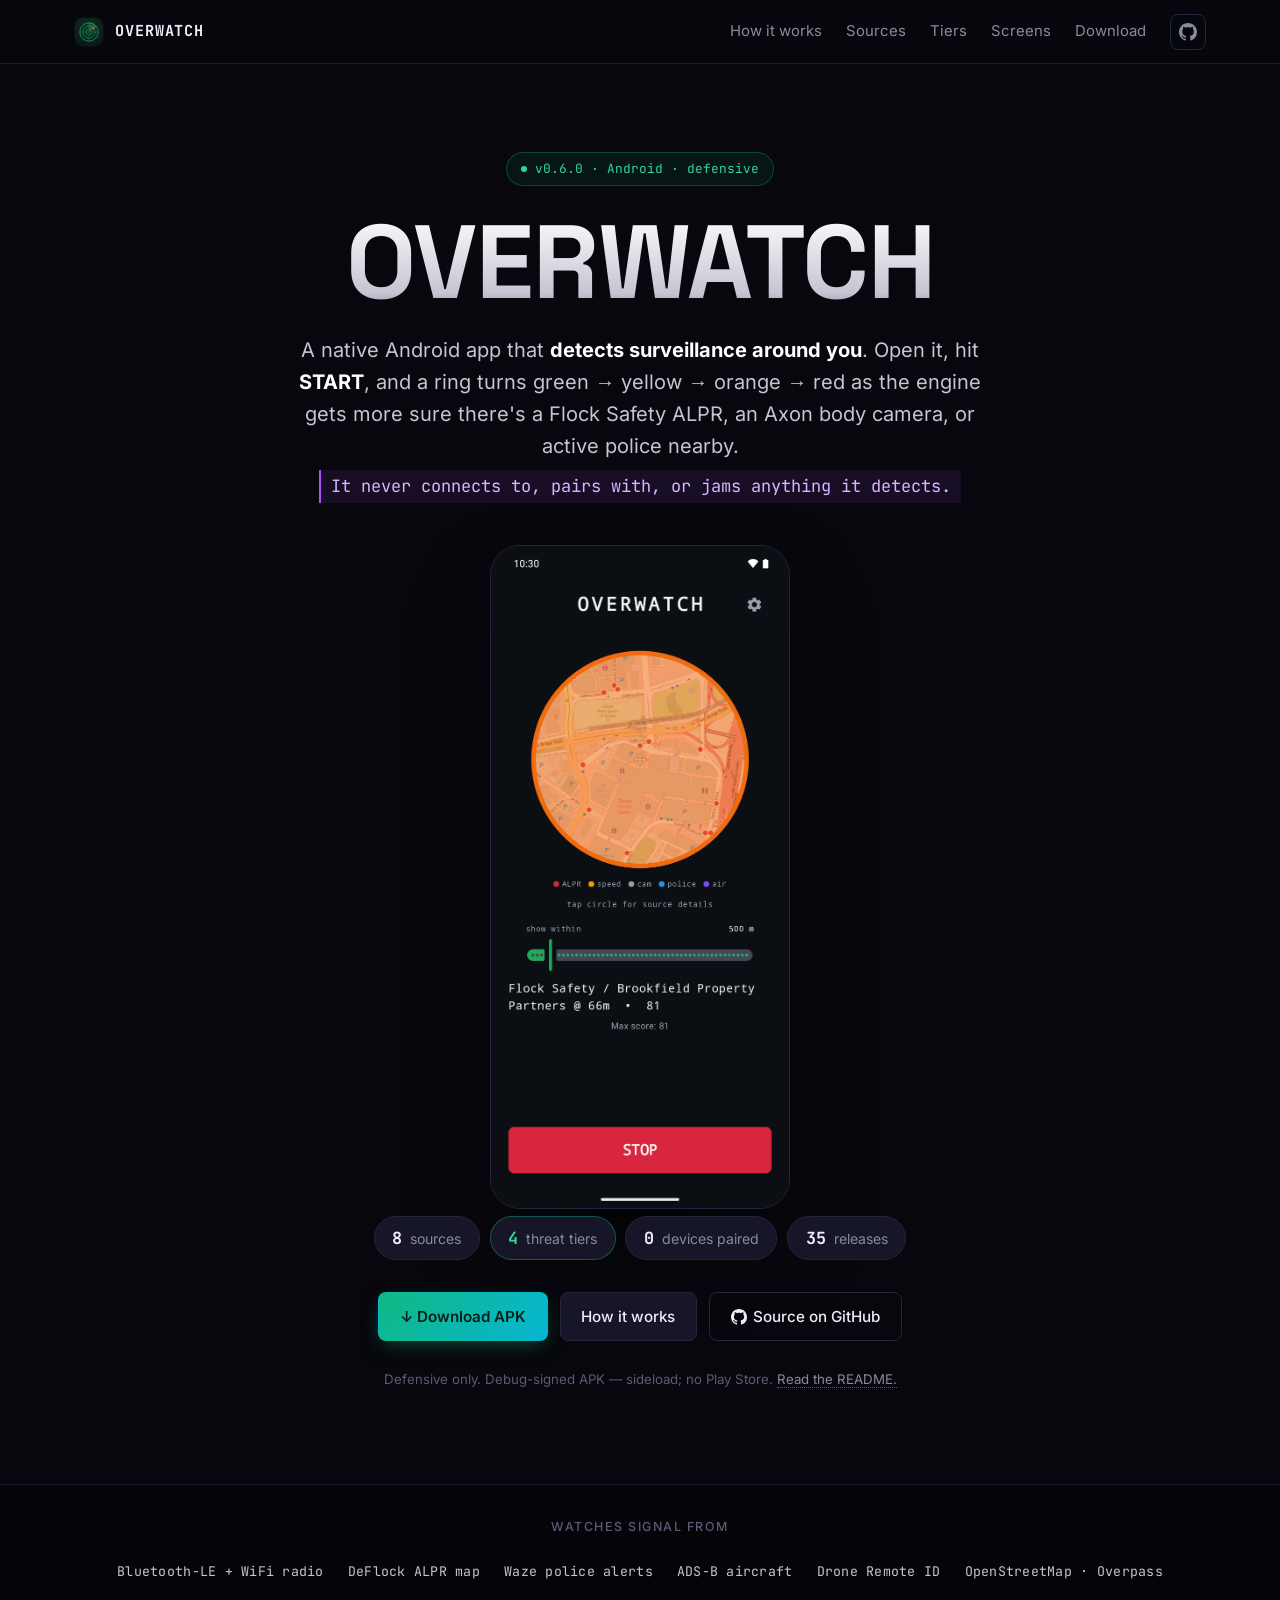
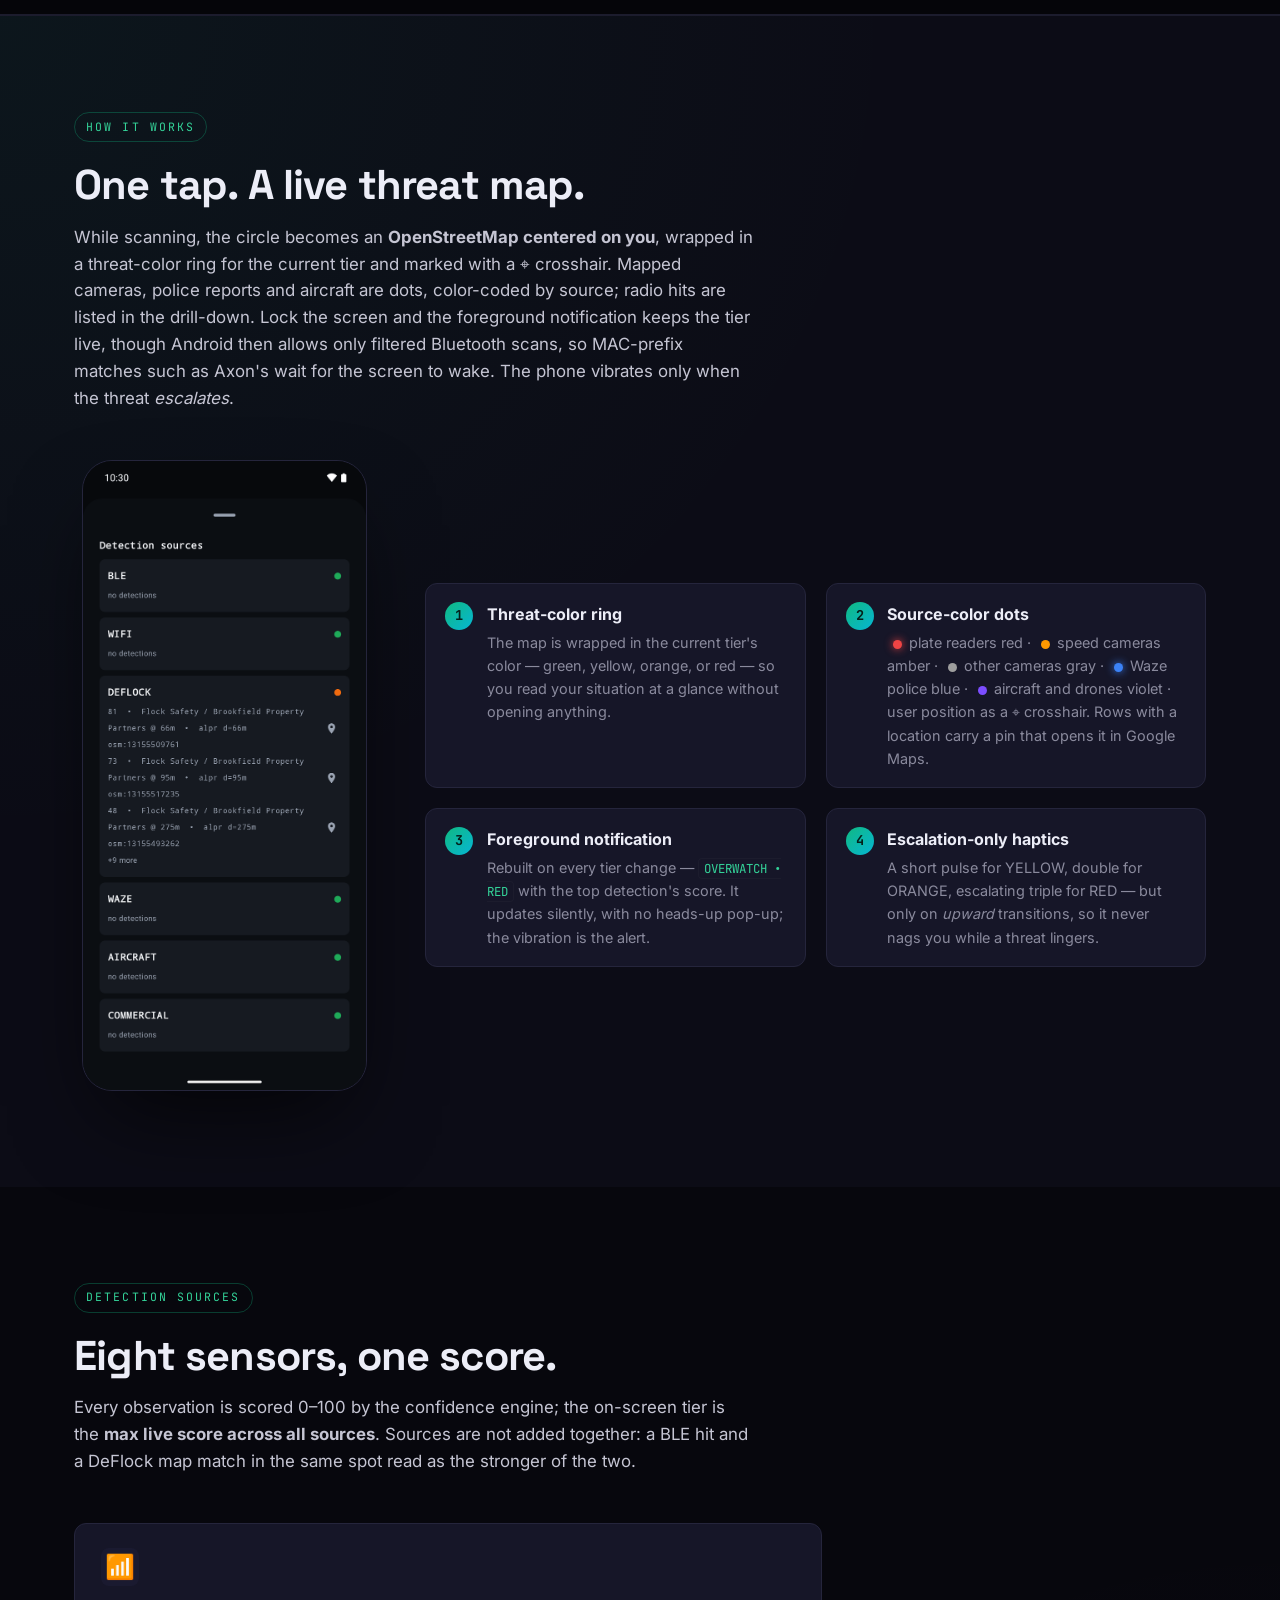
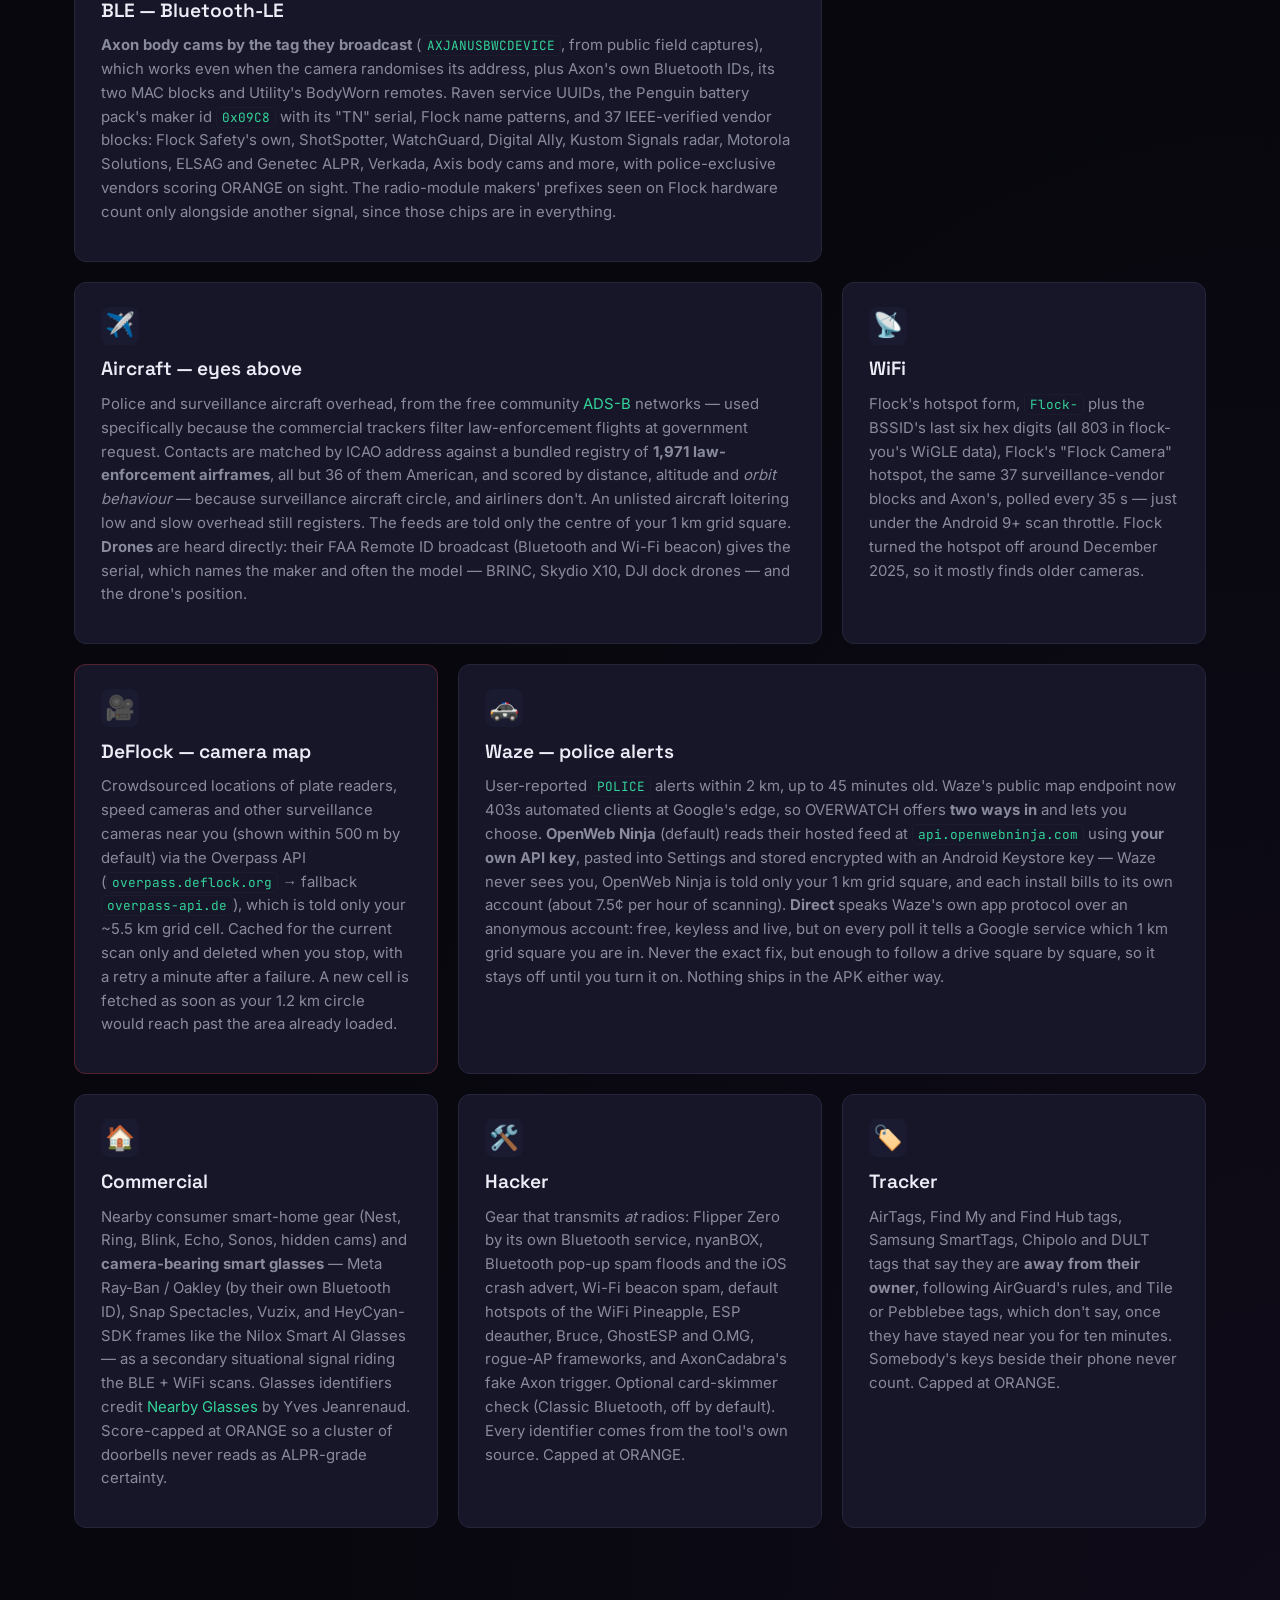
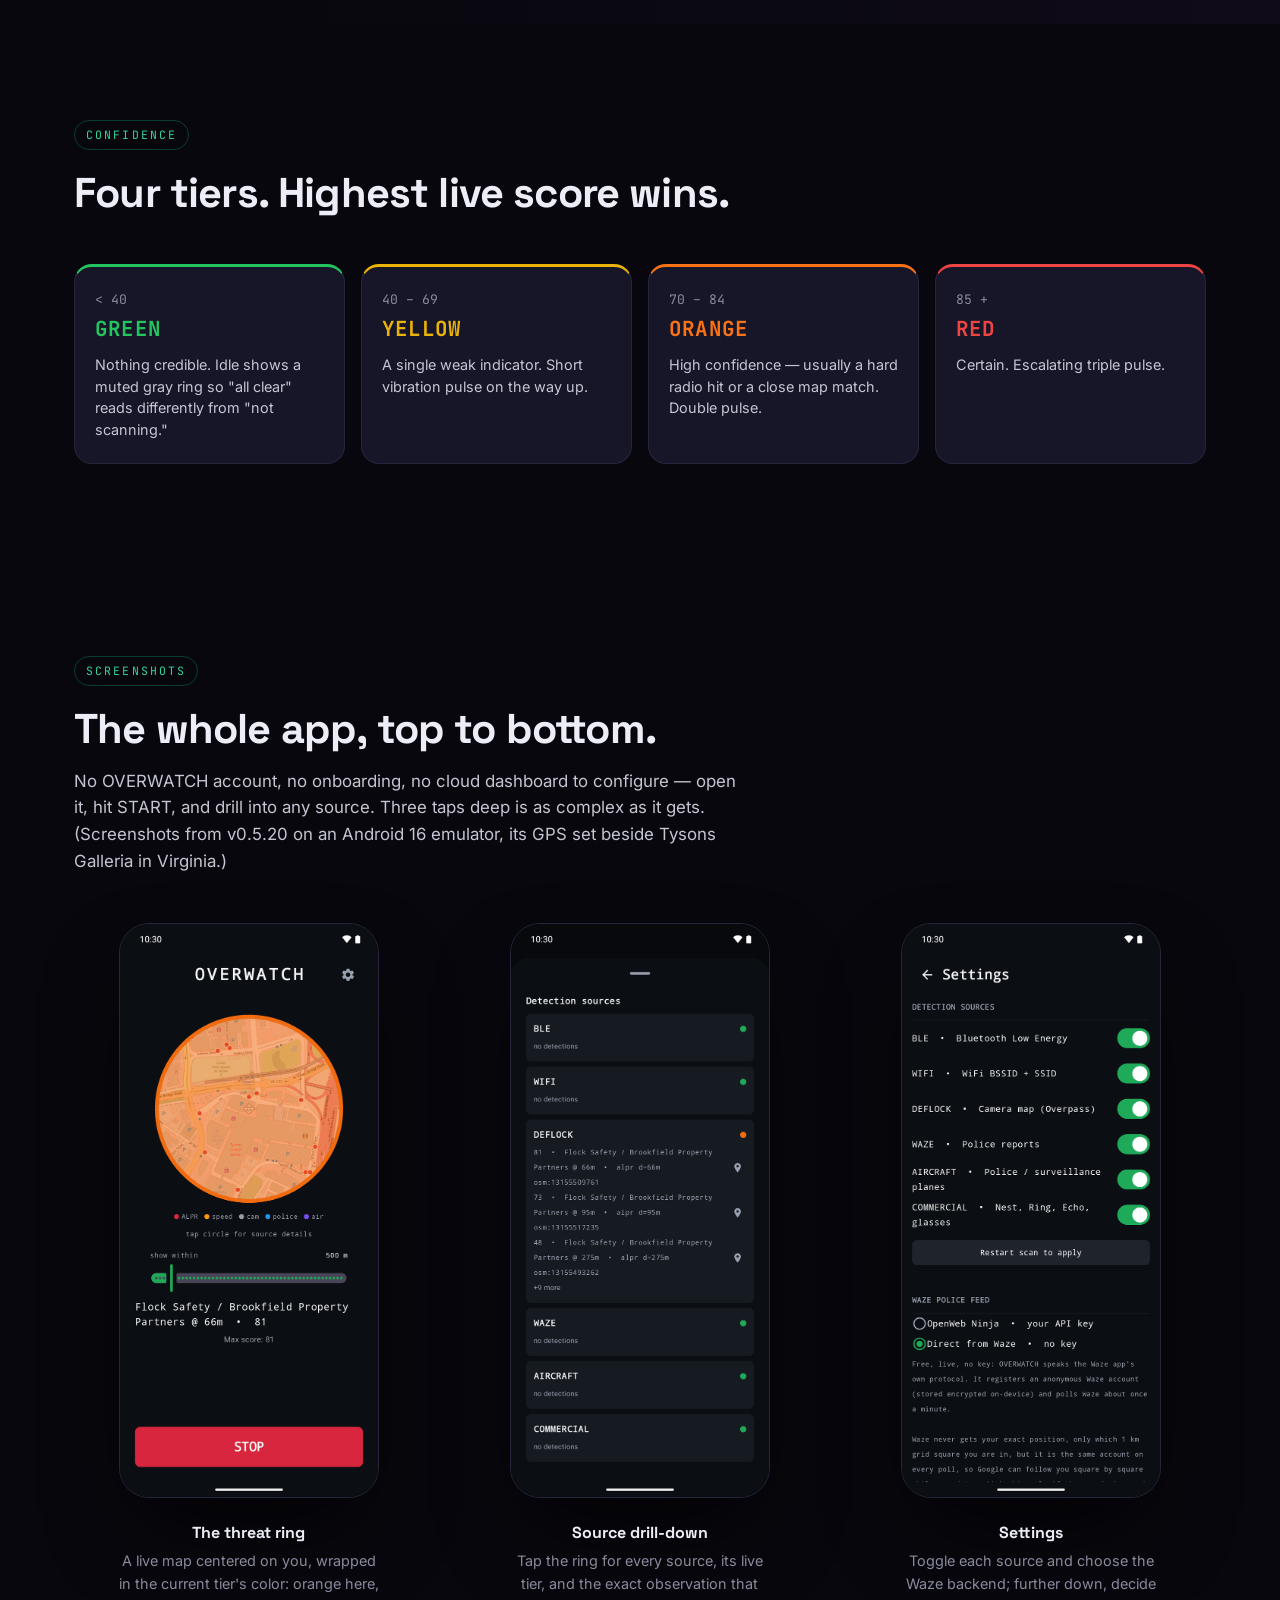
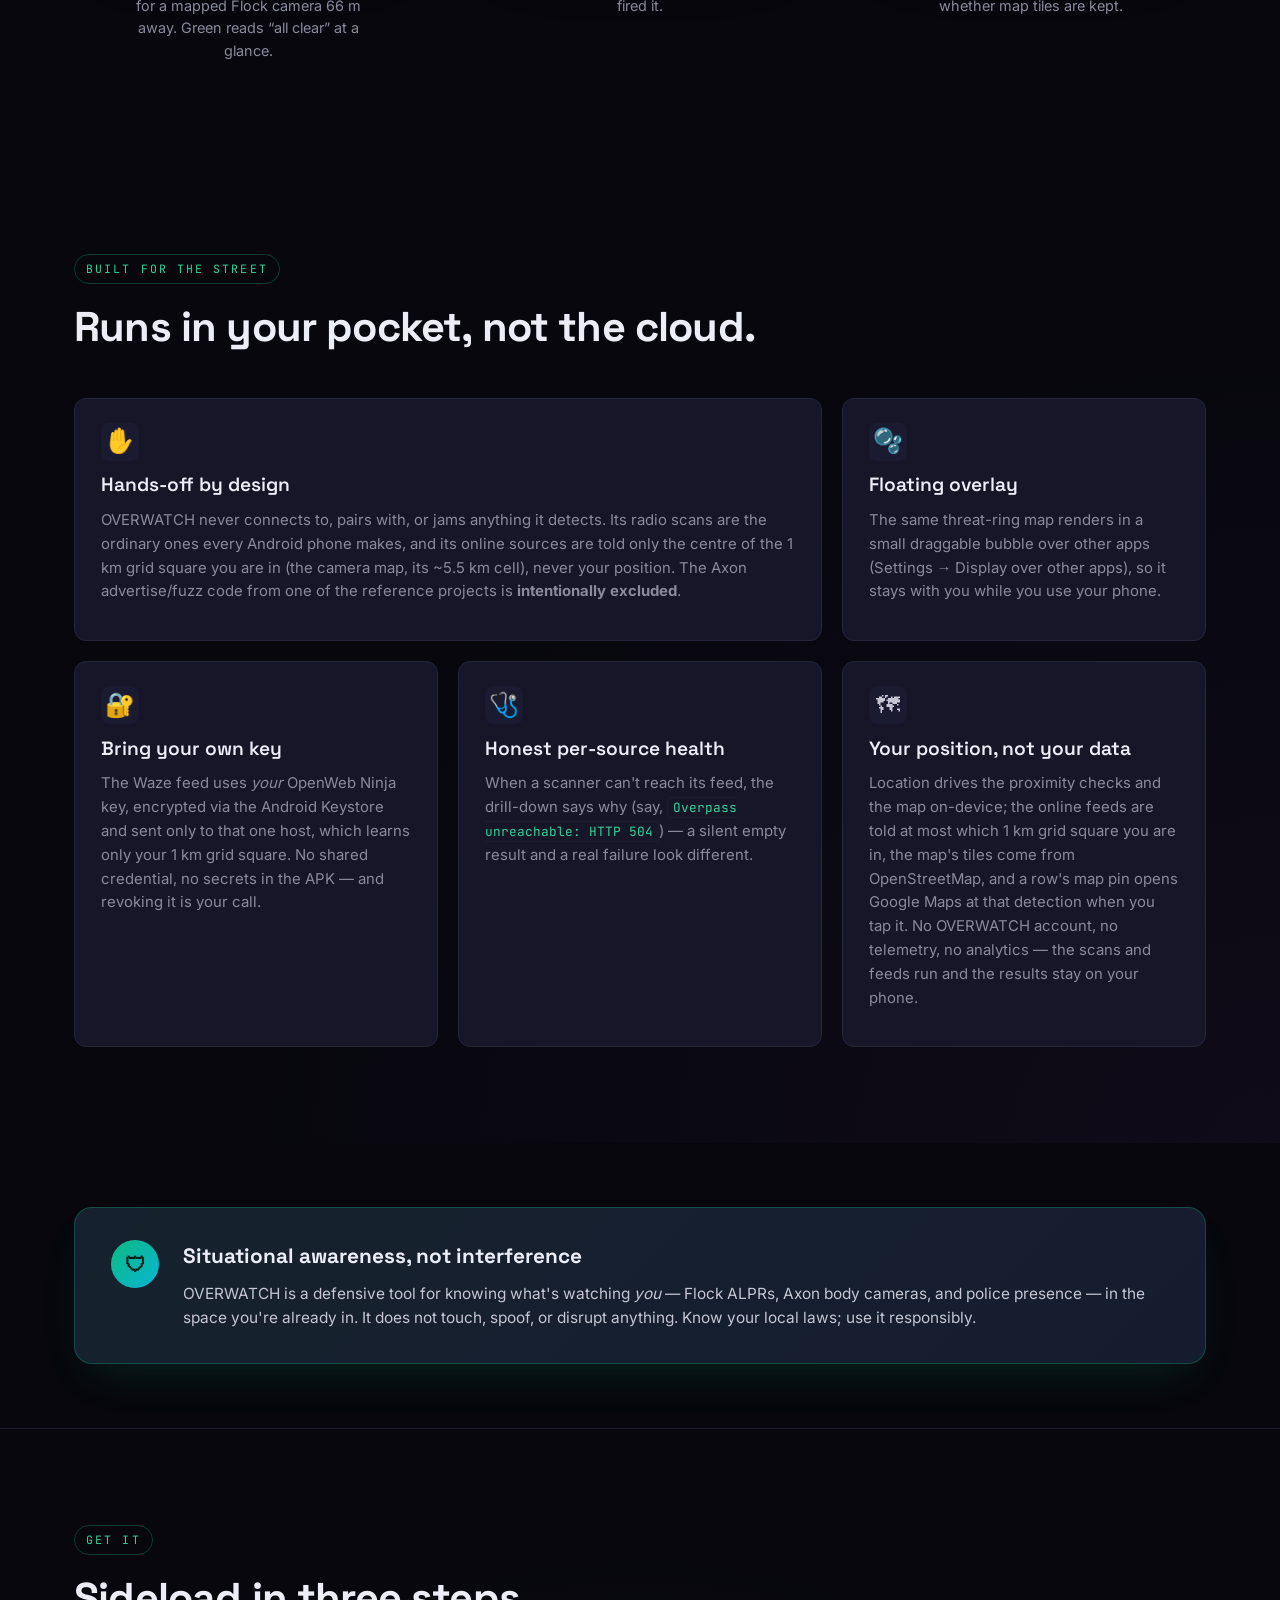
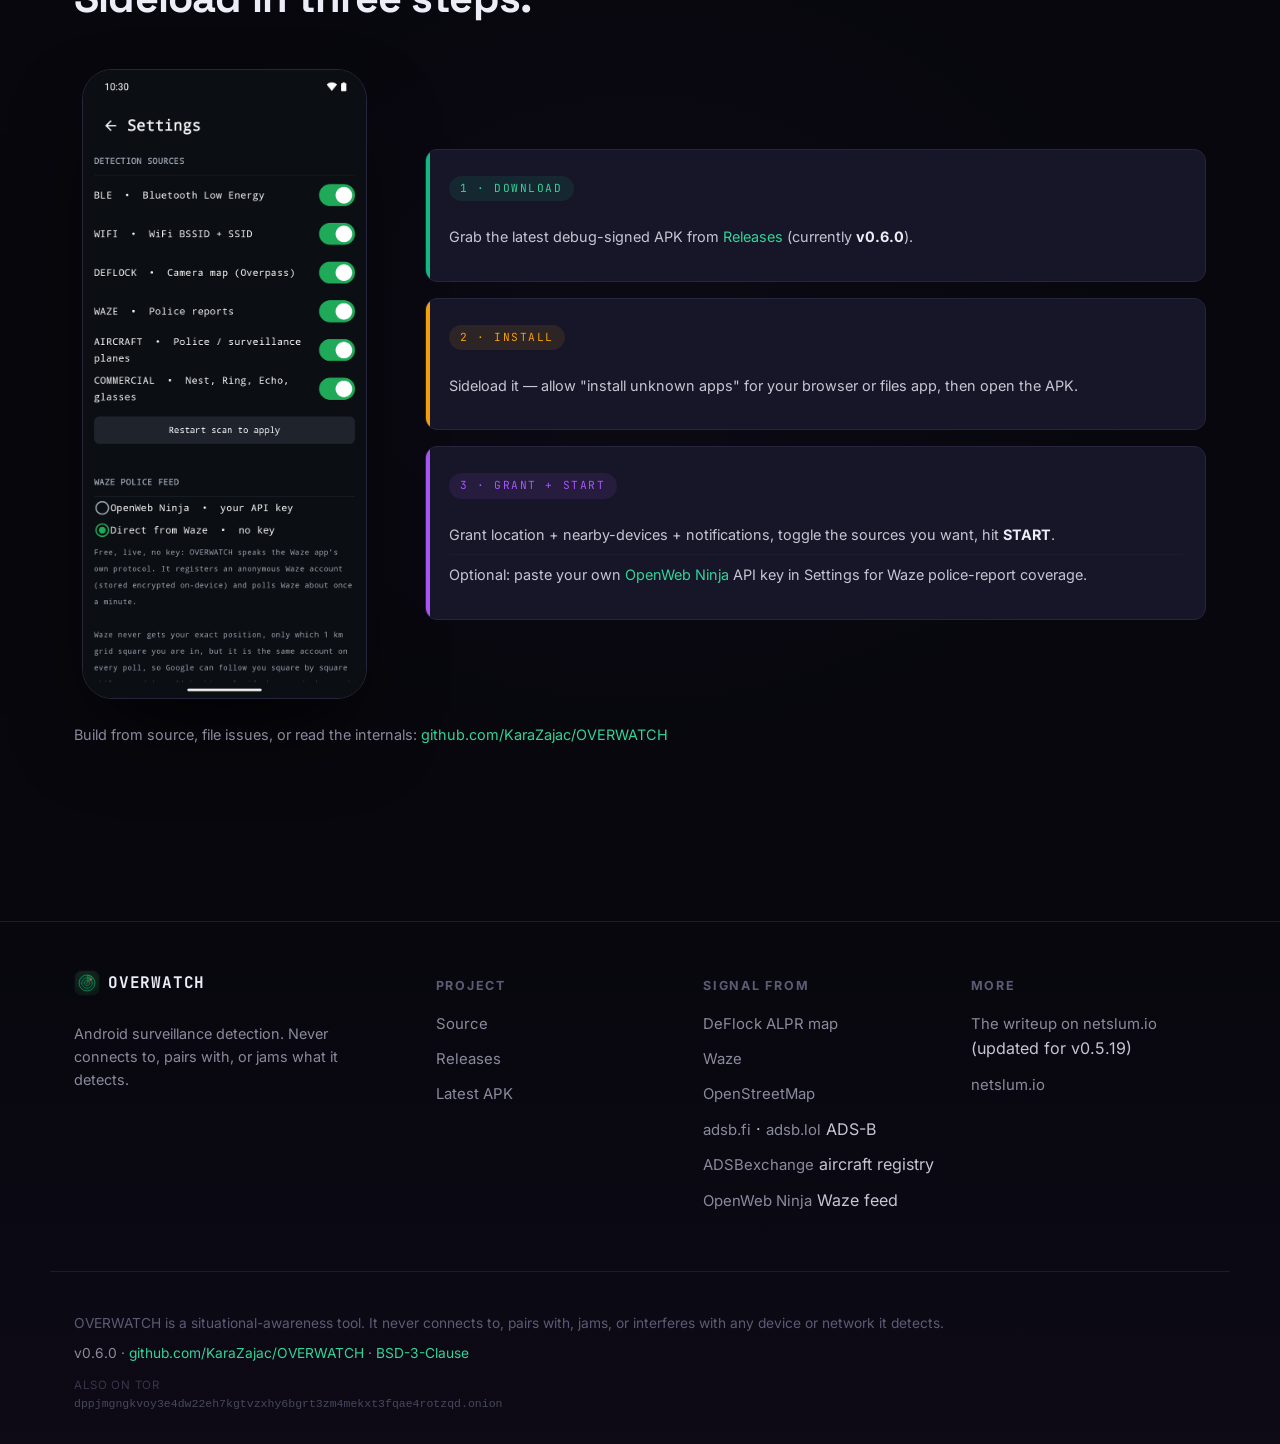
==== commit 542999ab: "v0.6.0 — Hacker and Tracker sources, police drones, Axon by its own broadcast, Flock rules that matc" ====
--- a/docs/index.html
+++ b/docs/index.html
@@ -4,9 +4,9 @@
 <meta charset="UTF-8">
 <meta name="viewport" content="width=device-width, initial-scale=1.0">
 <title>OVERWATCH — surveillance detection for Android</title>
-<meta name="description" content="A native Android app that flags nearby Flock Safety ALPRs, Axon body cameras, police presence and surveillance aircraft. It watches BLE/WiFi radio scans, the DeFlock camera map, live Waze police reports and ADS-B, and shows the strongest signal as a green→red threat tier. Never connects to, pairs with, or jams anything it detects.">
+<meta name="description" content="A native Android app that flags nearby Flock Safety ALPRs, Axon body cameras, police presence, surveillance aircraft and drones, attack tools and item trackers. It watches BLE/WiFi radio scans, drone Remote ID, the DeFlock camera map, live Waze police reports and ADS-B, and shows the strongest signal as a green→red threat tier. Never connects to, pairs with, or jams anything it detects.">
 <meta property="og:title" content="OVERWATCH — surveillance detection">
-<meta property="og:description" content="Android app that flags nearby Flock ALPRs, Axon body cams, police and surveillance aircraft from BLE/WiFi scans, the DeFlock map, Waze police reports and ADS-B. It never connects to, pairs with, or jams anything it detects.">
+<meta property="og:description" content="Android app that flags nearby Flock ALPRs, Axon body cams, police aircraft and drones, attack tools and item trackers from BLE/WiFi scans, drone Remote ID, the DeFlock map, Waze police reports and ADS-B. It never connects to, pairs with, or jams anything it detects.">
 <meta property="og:type" content="website">
 <meta property="og:url" content="https://overwatch.netslum.io/">
 <meta property="og:image" content="https://overwatch.netslum.io/og.png">
@@ -53,7 +53,7 @@
   <div class="container hero-inner">
     <div class="hero-eyebrow">
       <span class="dot dot-pulse"></span>
-      v0.5.20 · Android · defensive
+      v0.6.0 · Android · defensive
     </div>
     <h1 class="hero-title">
       <span class="display-wordmark">OVERWATCH</span>
@@ -72,10 +72,10 @@
     </div>
 
     <div class="stats-row" id="stats-row">
-      <div class="stat-chip"><span class="num" data-target="6">0</span><span>sources</span></div>
+      <div class="stat-chip"><span class="num" data-target="8">0</span><span>sources</span></div>
       <div class="stat-chip stat-vfy"><span class="num" data-target="4">0</span><span>threat tiers</span></div>
       <div class="stat-chip"><span class="num" data-target="0">0</span><span>devices paired</span></div>
-      <div class="stat-chip"><span class="num" data-target="34">0</span><span>releases</span></div>
+      <div class="stat-chip"><span class="num" data-target="35">0</span><span>releases</span></div>
     </div>
 
     <div class="cta-row">
@@ -103,6 +103,7 @@
         <li>DeFlock ALPR map</li>
         <li>Waze police alerts</li>
         <li>ADS-B aircraft</li>
+        <li>Drone Remote ID</li>
         <li>OpenStreetMap · Overpass</li>
       </ul>
     </div>
@@ -150,7 +151,7 @@
             <span class="legend-dot" style="background:#FF9800"></span> speed cameras amber ·
             <span class="legend-dot" style="background:#9E9E9E"></span> other cameras gray ·
             <span class="legend-dot blue"></span> Waze police blue ·
-            <span class="legend-dot" style="background:#7C4DFF"></span> aircraft violet ·
+            <span class="legend-dot" style="background:#7C4DFF"></span> aircraft and drones violet ·
             user position as a ⌖ crosshair.
             Rows with a location carry a pin that opens it in Google Maps.</p>
           </div>
@@ -183,7 +184,7 @@
   <div class="container">
     <div class="section-head">
       <span class="section-tag">detection sources</span>
-      <h2>Six sensors, one score.</h2>
+      <h2>Eight sensors, one score.</h2>
       <p class="lead">Every observation is scored 0–100 by the confidence
       engine; the on-screen tier is the <strong>max live score across all
       sources</strong>. Sources are not added together: a BLE hit and a
@@ -195,15 +196,18 @@
         <div class="bento-icon">📶</div>
         <h3>BLE — Bluetooth-LE</h3>
         <p>
-          MAC OUI prefixes (Axon's own, and the radio-module makers' prefixes
-          seen on Flock Penguin / Raven hardware), XUNTONG mfg id
-          <code>0x09C8</code>, "TN" serial pattern, Raven service UUIDs, and
-          device-name patterns — plus 19 IEEE-verified vendor OUIs: Flock
-          Safety's own, ShotSpotter,
-          WatchGuard, Verkada, Avigilon Alta readers, Axis body cams, FLIR and
-          more, with police-exclusive vendors scoring ORANGE on sight. Iterates
-          <em>every</em> manufacturer-data entry per advert — not just the
-          first — so it doesn't miss a buried match.
+          <strong>Axon body cams by the tag they broadcast</strong>
+          (<code>AXJANUSBWCDEVICE</code>, from public field captures), which
+          works even when the camera randomises its address, plus Axon's own
+          Bluetooth IDs, its two MAC blocks and Utility's BodyWorn remotes.
+          Raven service UUIDs, the Penguin battery pack's maker id
+          <code>0x09C8</code> with its "TN" serial, Flock name patterns, and 37
+          IEEE-verified vendor blocks: Flock Safety's own, ShotSpotter,
+          WatchGuard, Digital Ally, Kustom Signals radar, Motorola Solutions,
+          ELSAG and Genetec ALPR, Verkada, Axis body cams and more, with
+          police-exclusive vendors scoring ORANGE on sight. The radio-module
+          makers' prefixes seen on Flock hardware count only alongside another
+          signal, since those chips are in everything.
         </p>
       </article>
 
@@ -220,7 +224,10 @@
           and scored by distance, altitude and <em>orbit behaviour</em> — because
           surveillance aircraft circle, and airliners don't. An unlisted aircraft
           loitering low and slow overhead still registers. The feeds are told
-          only the centre of your 1 km grid square.
+          only the centre of your 1 km grid square. <strong>Drones</strong> are
+          heard directly: their FAA Remote ID broadcast (Bluetooth and Wi-Fi
+          beacon) gives the serial, which names the maker and often the model —
+          BRINC, Skydio X10, DJI dock drones — and the drone's position.
         </p>
       </article>
 
@@ -228,12 +235,12 @@
         <div class="bento-icon">📡</div>
         <h3>WiFi</h3>
         <p>
-          BSSID prefixes seen on Flock hardware (flock-you's 31, all
-          radio-module makers' rather than Flock's own), the
-          same 19 surveillance-vendor OUIs (Flock Safety's own, WatchGuard in-car
-          APs, Alta readers,
-          WiFi cameras), and <code>Flock-XXXX</code> SSID patterns, polled every
-          35 s — just under the Android 9+ scan throttle.
+          Flock's hotspot form, <code>Flock-</code> plus the BSSID's last six
+          hex digits (all 803 in flock-you's WiGLE data), Flock's
+          "Flock Camera" hotspot, the same 37 surveillance-vendor blocks and
+          Axon's, polled every 35 s — just under the Android 9+ scan throttle.
+          Flock turned the hotspot off around December 2025, so it mostly
+          finds older cameras.
         </p>
       </article>
 
@@ -277,14 +284,40 @@
         <div class="bento-icon">🏠</div>
         <h3>Commercial</h3>
         <p>
-          Nearby consumer smart-home gear (Nest, Ring, Echo, Sonos, hidden cams)
-          and <strong>camera-bearing smart glasses</strong> — Meta Ray-Ban /
-          Oakley, Snap Spectacles, Vuzix, and HeyCyan-SDK frames like the Nilox
-          Smart AI Glasses — as a secondary situational signal riding the BLE +
-          WiFi scans. Glasses identifiers credit
+          Nearby consumer smart-home gear (Nest, Ring, Blink, Echo, Sonos, hidden
+          cams) and <strong>camera-bearing smart glasses</strong> — Meta Ray-Ban /
+          Oakley (by their own Bluetooth ID), Snap Spectacles, Vuzix, and
+          HeyCyan-SDK frames like the Nilox Smart AI Glasses — as a secondary
+          situational signal riding the BLE + WiFi scans. Glasses identifiers credit
           <a href="https://github.com/yjeanrenaud/yj_nearbyglasses">Nearby
           Glasses</a> by Yves Jeanrenaud. Score-capped at ORANGE so a cluster of
           doorbells never reads as ALPR-grade certainty.
+        </p>
+      </article>
+
+      <article class="bento-card">
+        <div class="bento-icon">🛠️</div>
+        <h3>Hacker</h3>
+        <p>
+          Gear that transmits <em>at</em> radios: Flipper Zero by its own
+          Bluetooth service, nyanBOX, Bluetooth pop-up spam floods and the iOS
+          crash advert, Wi-Fi beacon spam, default hotspots of the WiFi
+          Pineapple, ESP deauther, Bruce, GhostESP and O.MG, rogue-AP
+          frameworks, and AxonCadabra's fake Axon trigger. Optional card-skimmer
+          check (Classic Bluetooth, off by default). Every identifier comes from
+          the tool's own source. Capped at ORANGE.
+        </p>
+      </article>
+
+      <article class="bento-card">
+        <div class="bento-icon">🏷️</div>
+        <h3>Tracker</h3>
+        <p>
+          AirTags, Find My and Find Hub tags, Samsung SmartTags, Chipolo and
+          DULT tags that say they are <strong>away from their owner</strong>,
+          following AirGuard's rules, and Tile or Pebblebee tags, which don't
+          say, once they have stayed near you for ten minutes. Somebody's keys
+          beside their phone never count. Capped at ORANGE.
         </p>
       </article>
     </div>
@@ -460,7 +493,7 @@
           <ul>
             <li>Grab the latest debug-signed APK from
               <a href="https://github.com/KaraZajac/OVERWATCH/releases/latest">Releases</a>
-              (currently <strong>v0.5.20</strong>).</li>
+              (currently <strong>v0.6.0</strong>).</li>
           </ul>
         </div>
         <div class="tl-col tl-active">
@@ -532,7 +565,7 @@
       with, jams, or interferes with any device or network it detects.
     </p>
     <p class="footer-meta">
-      v0.5.20 · <a href="https://github.com/KaraZajac/OVERWATCH">github.com/KaraZajac/OVERWATCH</a> · <a href="https://github.com/KaraZajac/OVERWATCH/blob/main/LICENSE">BSD-3-Clause</a>
+      v0.6.0 · <a href="https://github.com/KaraZajac/OVERWATCH">github.com/KaraZajac/OVERWATCH</a> · <a href="https://github.com/KaraZajac/OVERWATCH/blob/main/LICENSE">BSD-3-Clause</a>
     </p>
     <div class="onion-line">
       <span class="onion-label">Also on Tor</span>
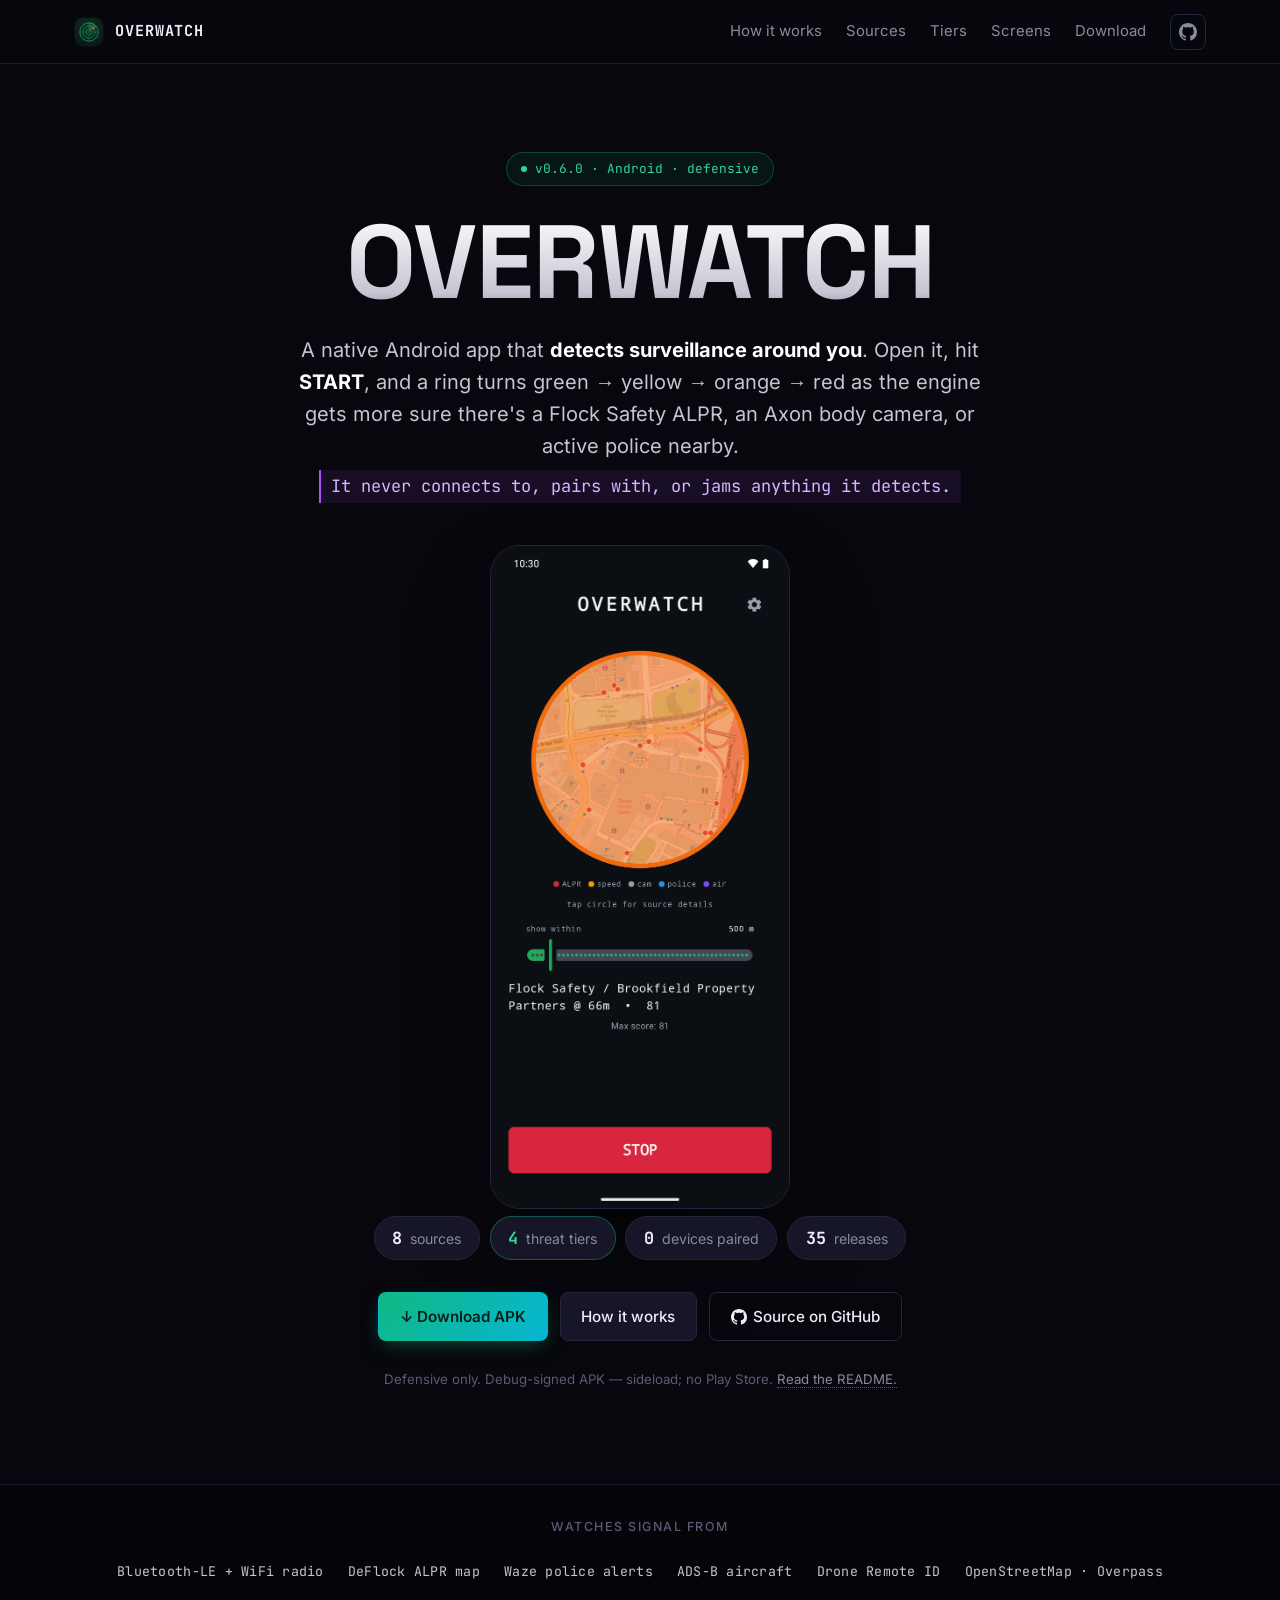
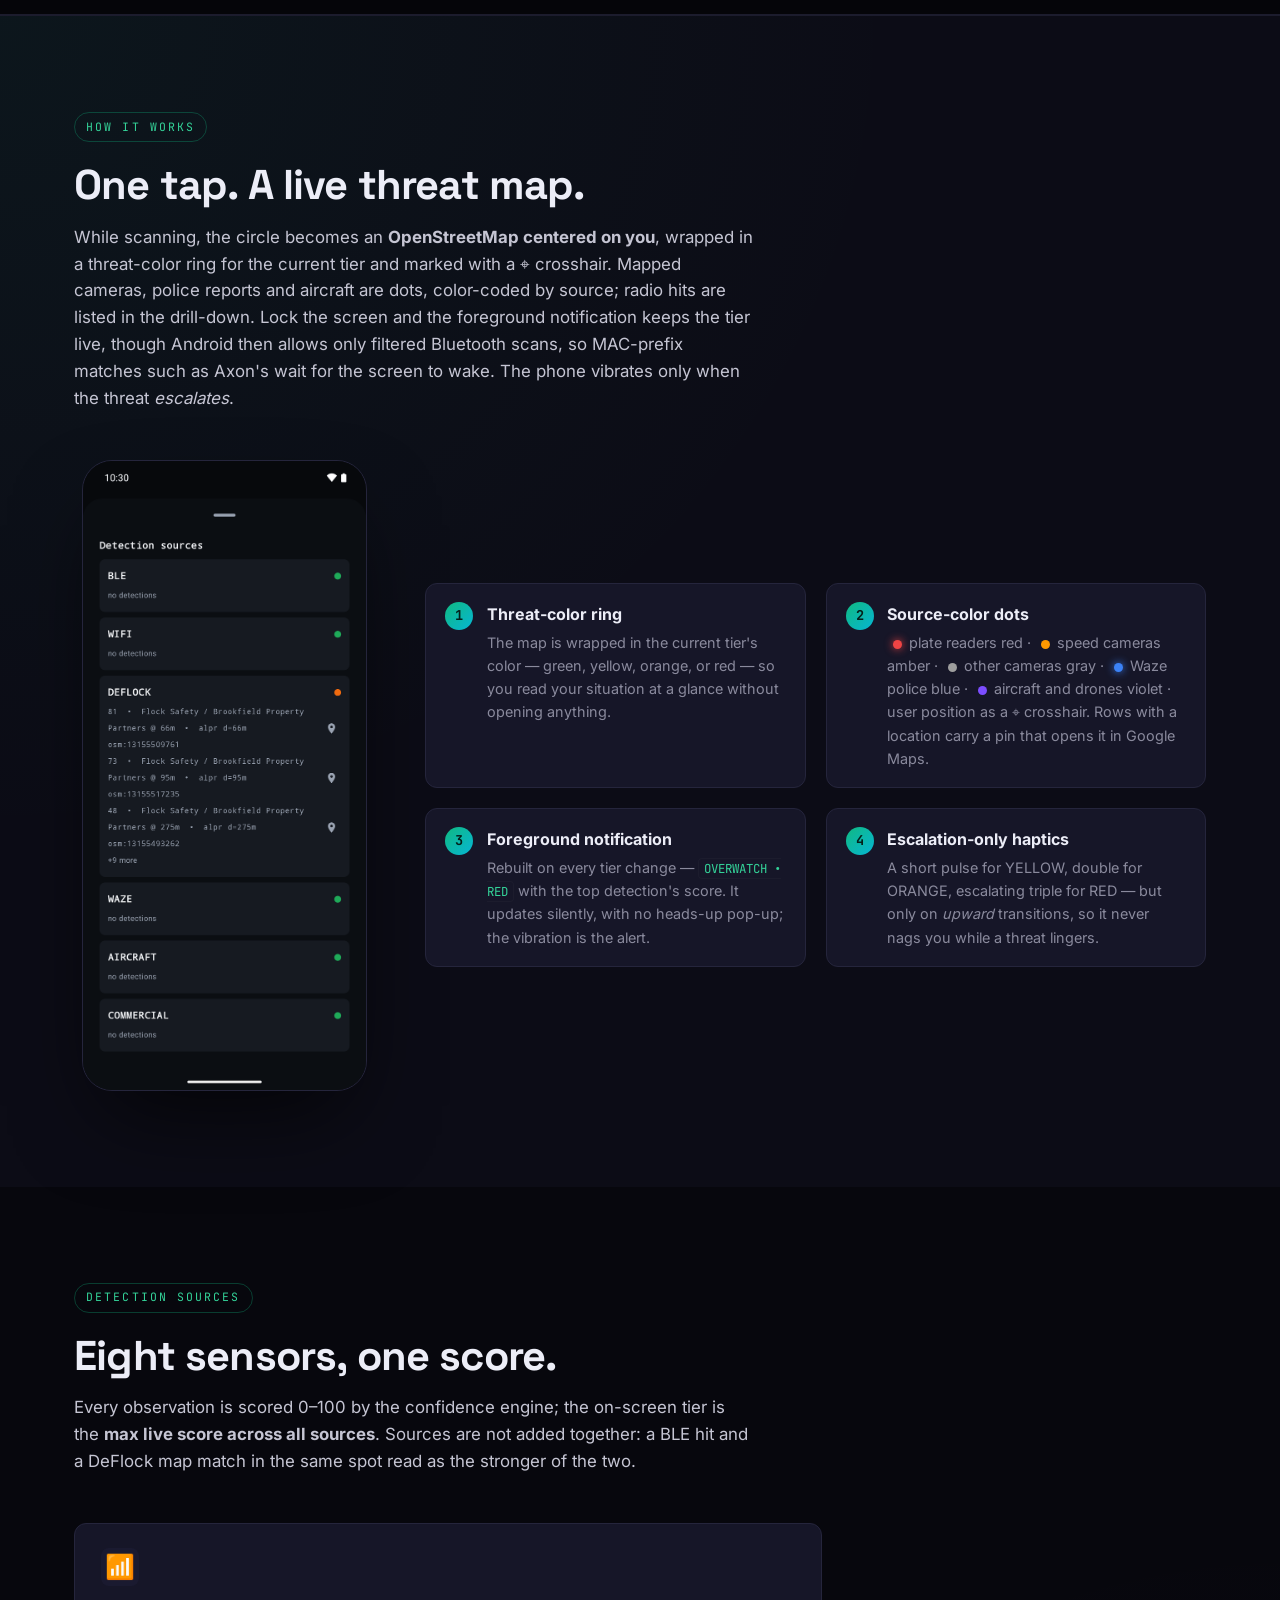
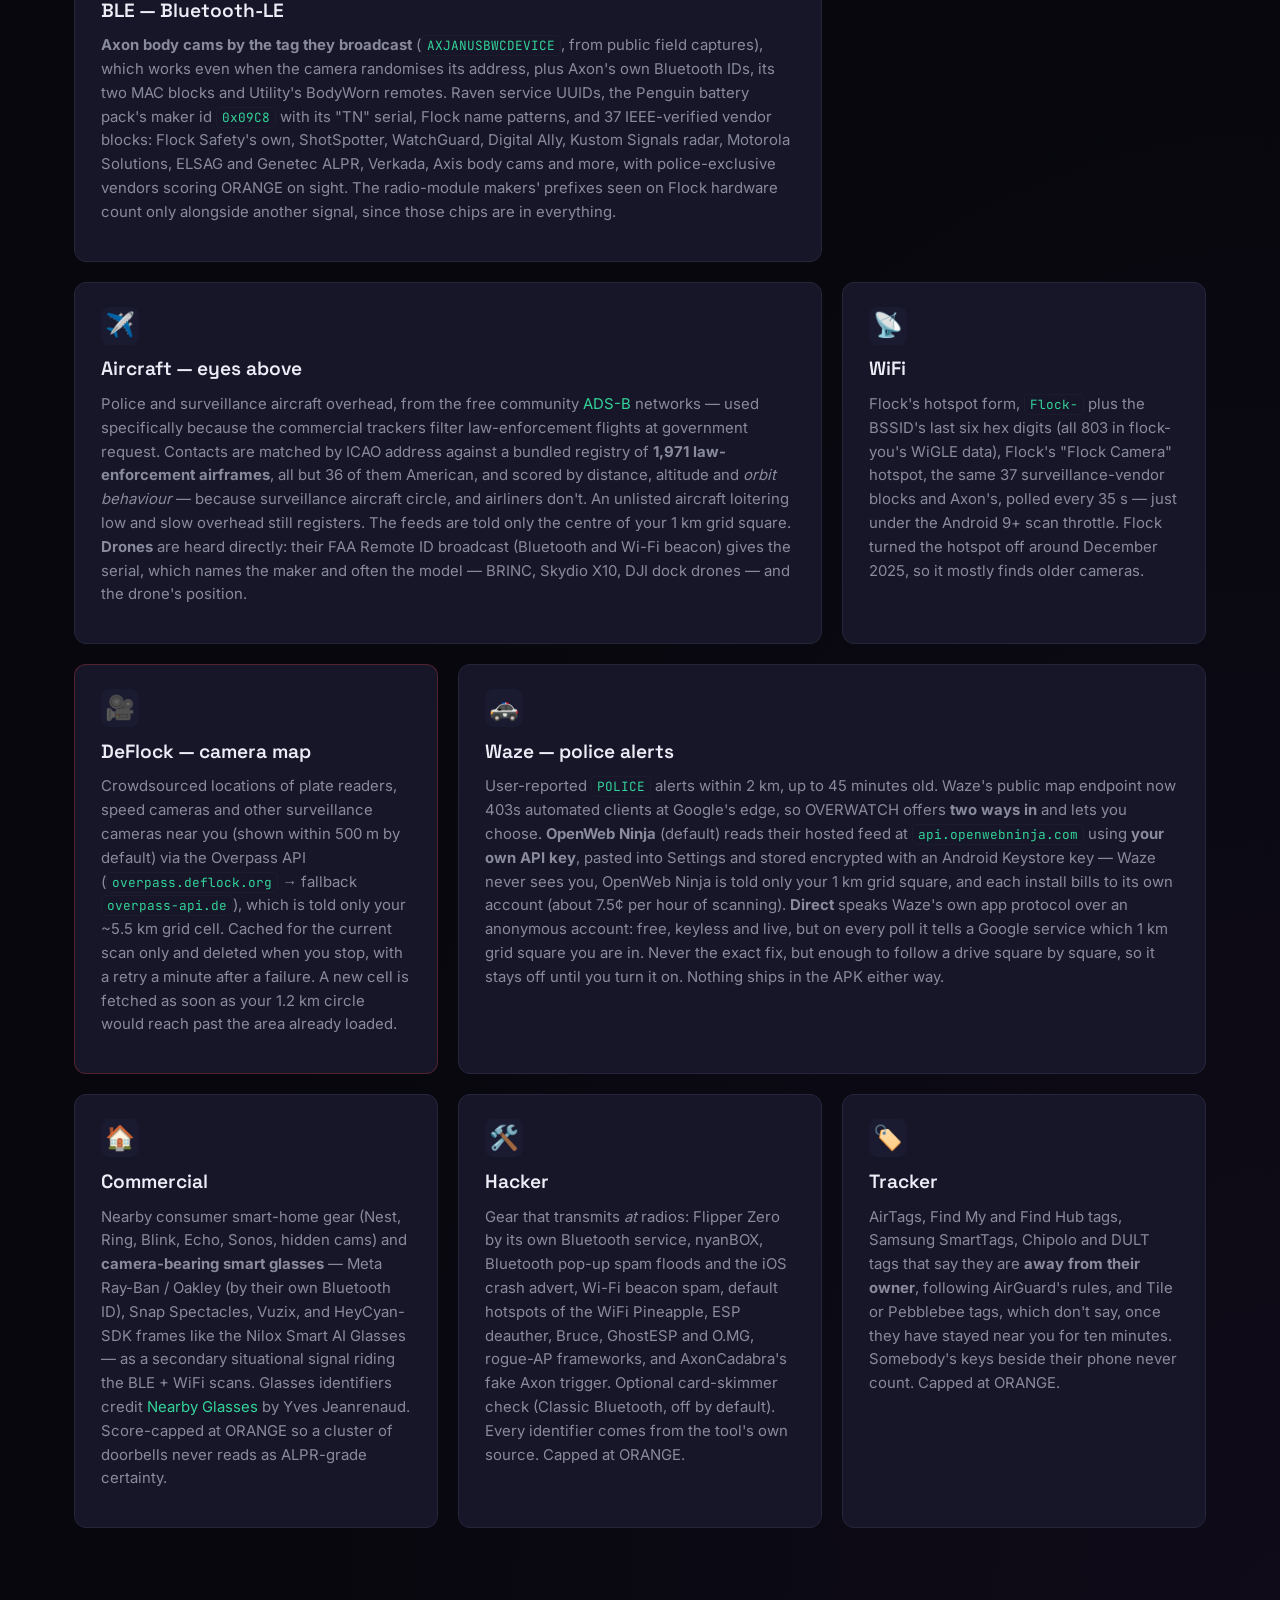
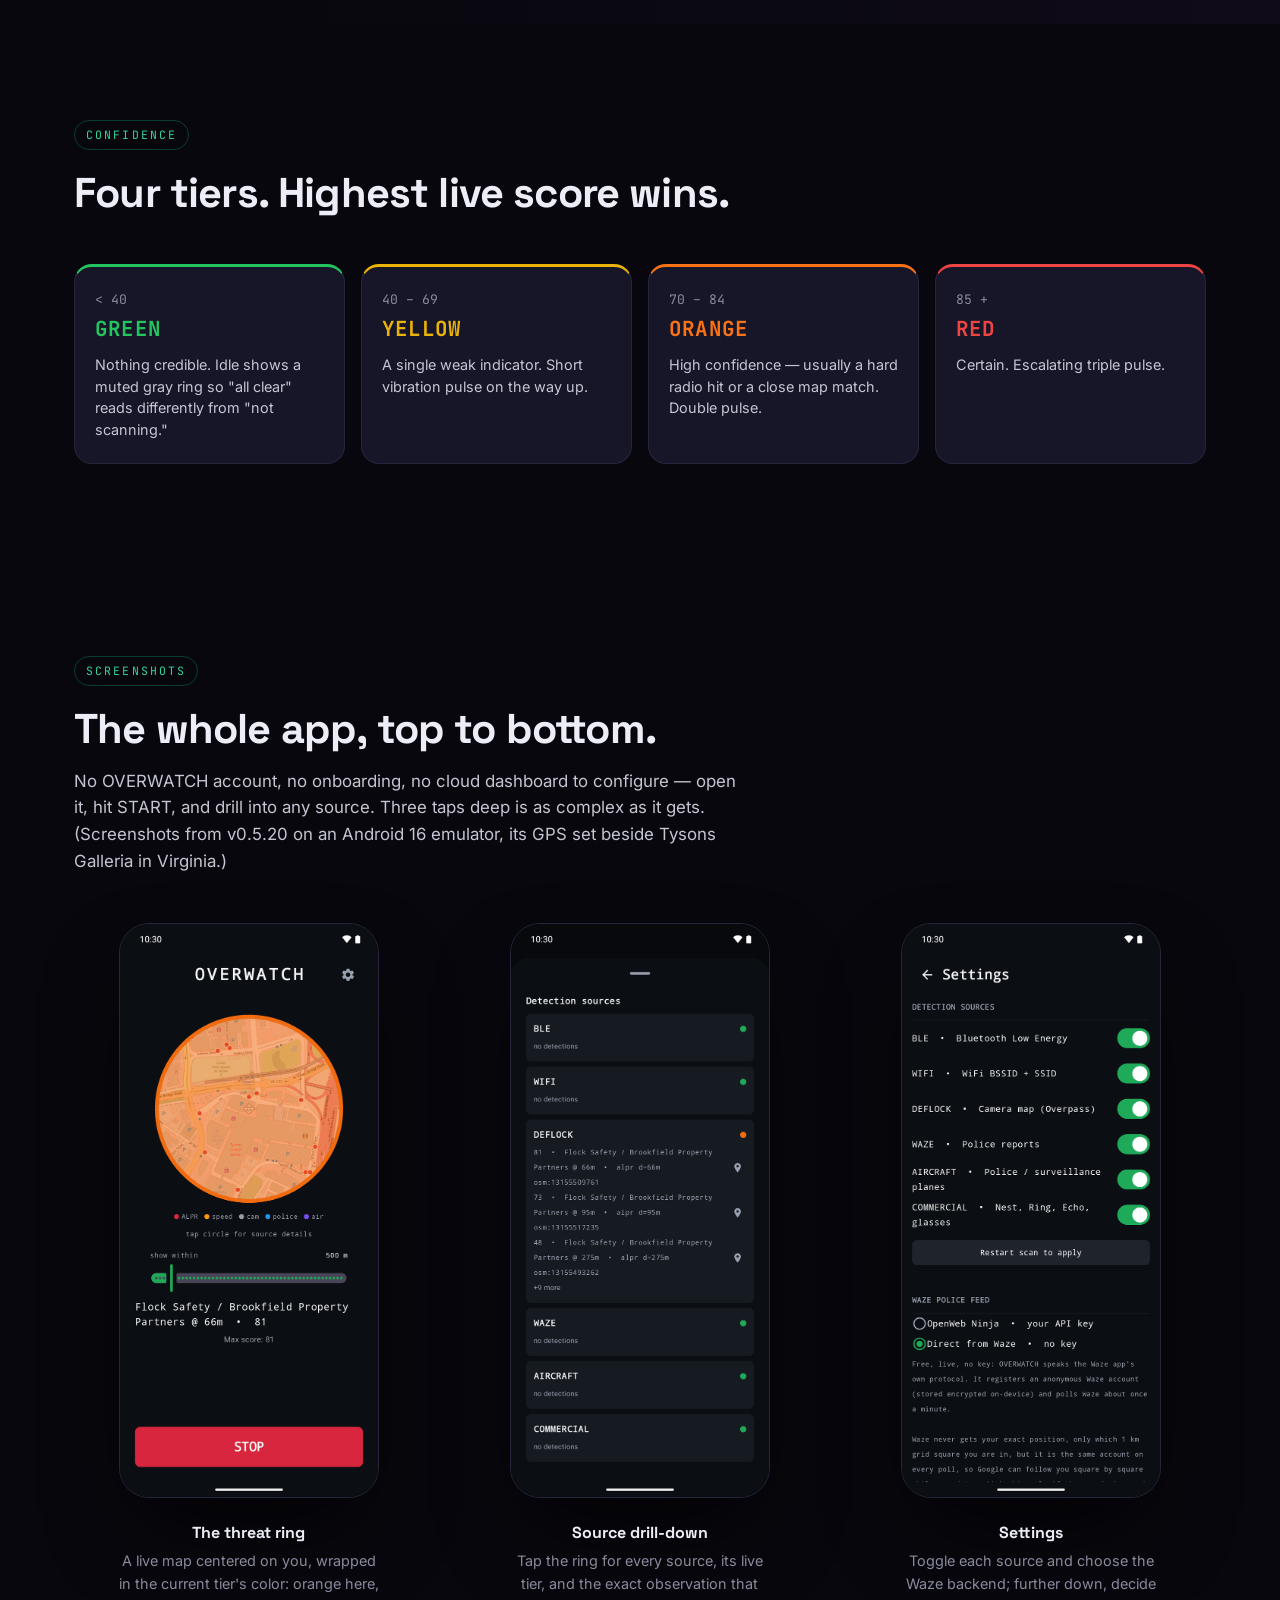
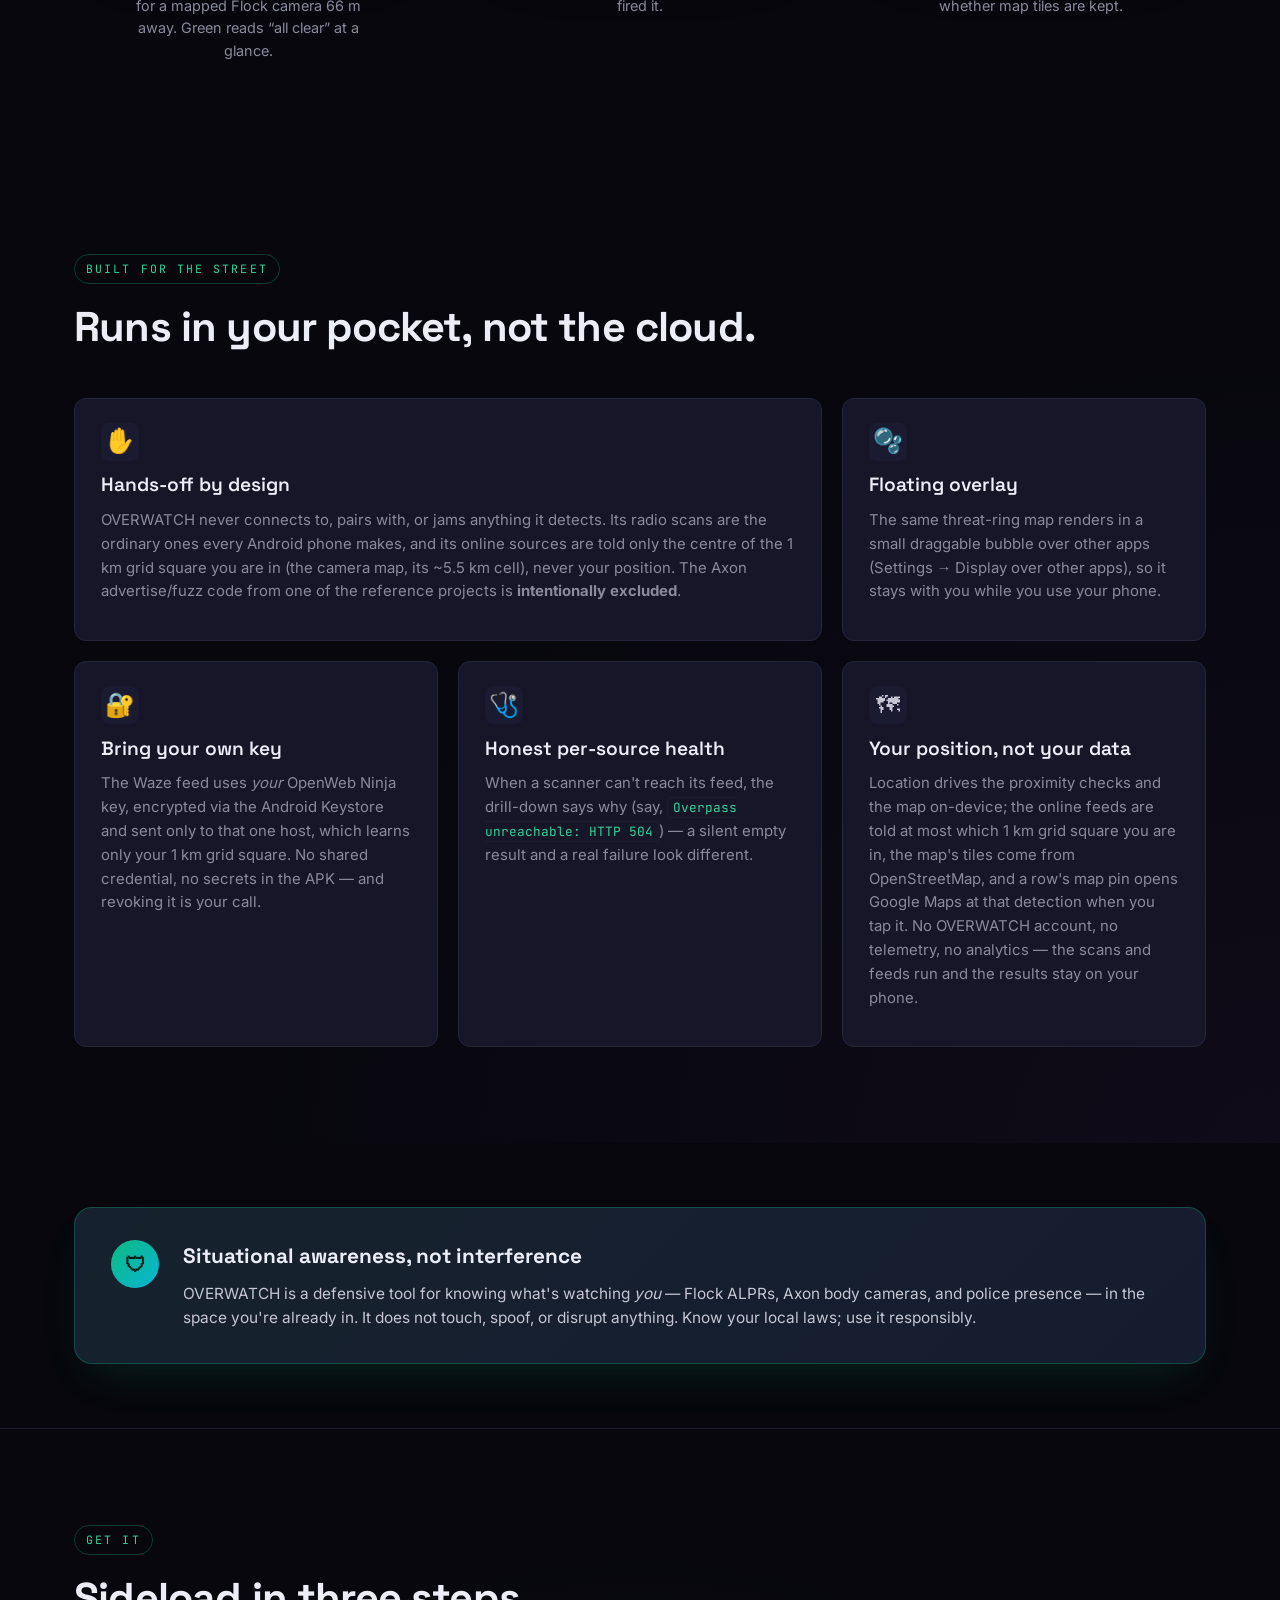
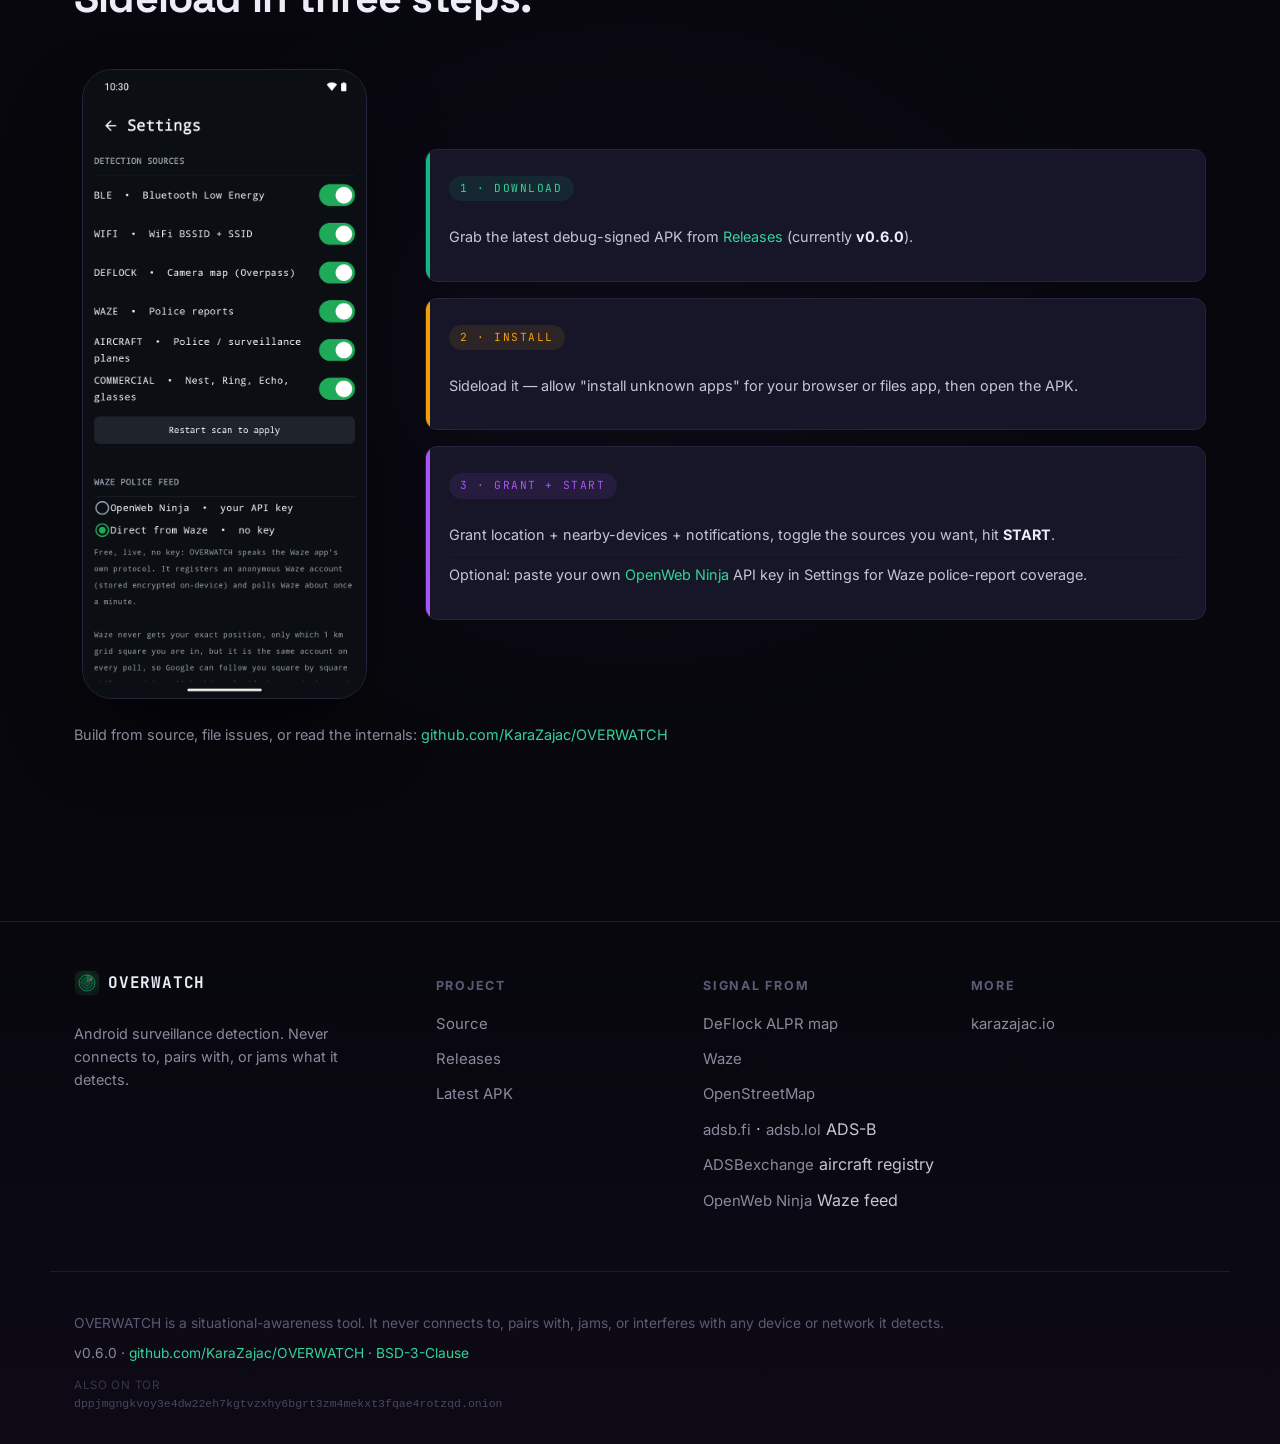
==== commit 210c4954: "docs: the site moves to overwatch.karazajac.io netslum.io is retired and its notes with it, so the f" ====
--- a/docs/index.html
+++ b/docs/index.html
@@ -8,12 +8,12 @@
 <meta property="og:title" content="OVERWATCH — surveillance detection">
 <meta property="og:description" content="Android app that flags nearby Flock ALPRs, Axon body cams, police aircraft and drones, attack tools and item trackers from BLE/WiFi scans, drone Remote ID, the DeFlock map, Waze police reports and ADS-B. It never connects to, pairs with, or jams anything it detects.">
 <meta property="og:type" content="website">
-<meta property="og:url" content="https://overwatch.netslum.io/">
-<meta property="og:image" content="https://overwatch.netslum.io/og.png">
+<meta property="og:url" content="https://overwatch.karazajac.io/">
+<meta property="og:image" content="https://overwatch.karazajac.io/og.png">
 <meta property="og:image:width" content="1200">
 <meta property="og:image:height" content="630">
 <meta name="twitter:card" content="summary_large_image">
-<meta name="twitter:image" content="https://overwatch.netslum.io/og.png">
+<meta name="twitter:image" content="https://overwatch.karazajac.io/og.png">
 <meta name="theme-color" content="#07070d">
 <link rel="icon" type="image/svg+xml" href="logo.svg">
 
@@ -554,8 +554,7 @@
     <div class="footer-col">
       <h4>More</h4>
       <ul>
-        <li><a href="https://netslum.io/notes/overwatch-passive-counter-surveillance/">The writeup on netslum.io</a> (updated for v0.5.19)</li>
-        <li><a href="https://netslum.io">netslum.io</a></li>
+        <li><a href="https://karazajac.io/projects/">karazajac.io</a></li>
       </ul>
     </div>
   </div>
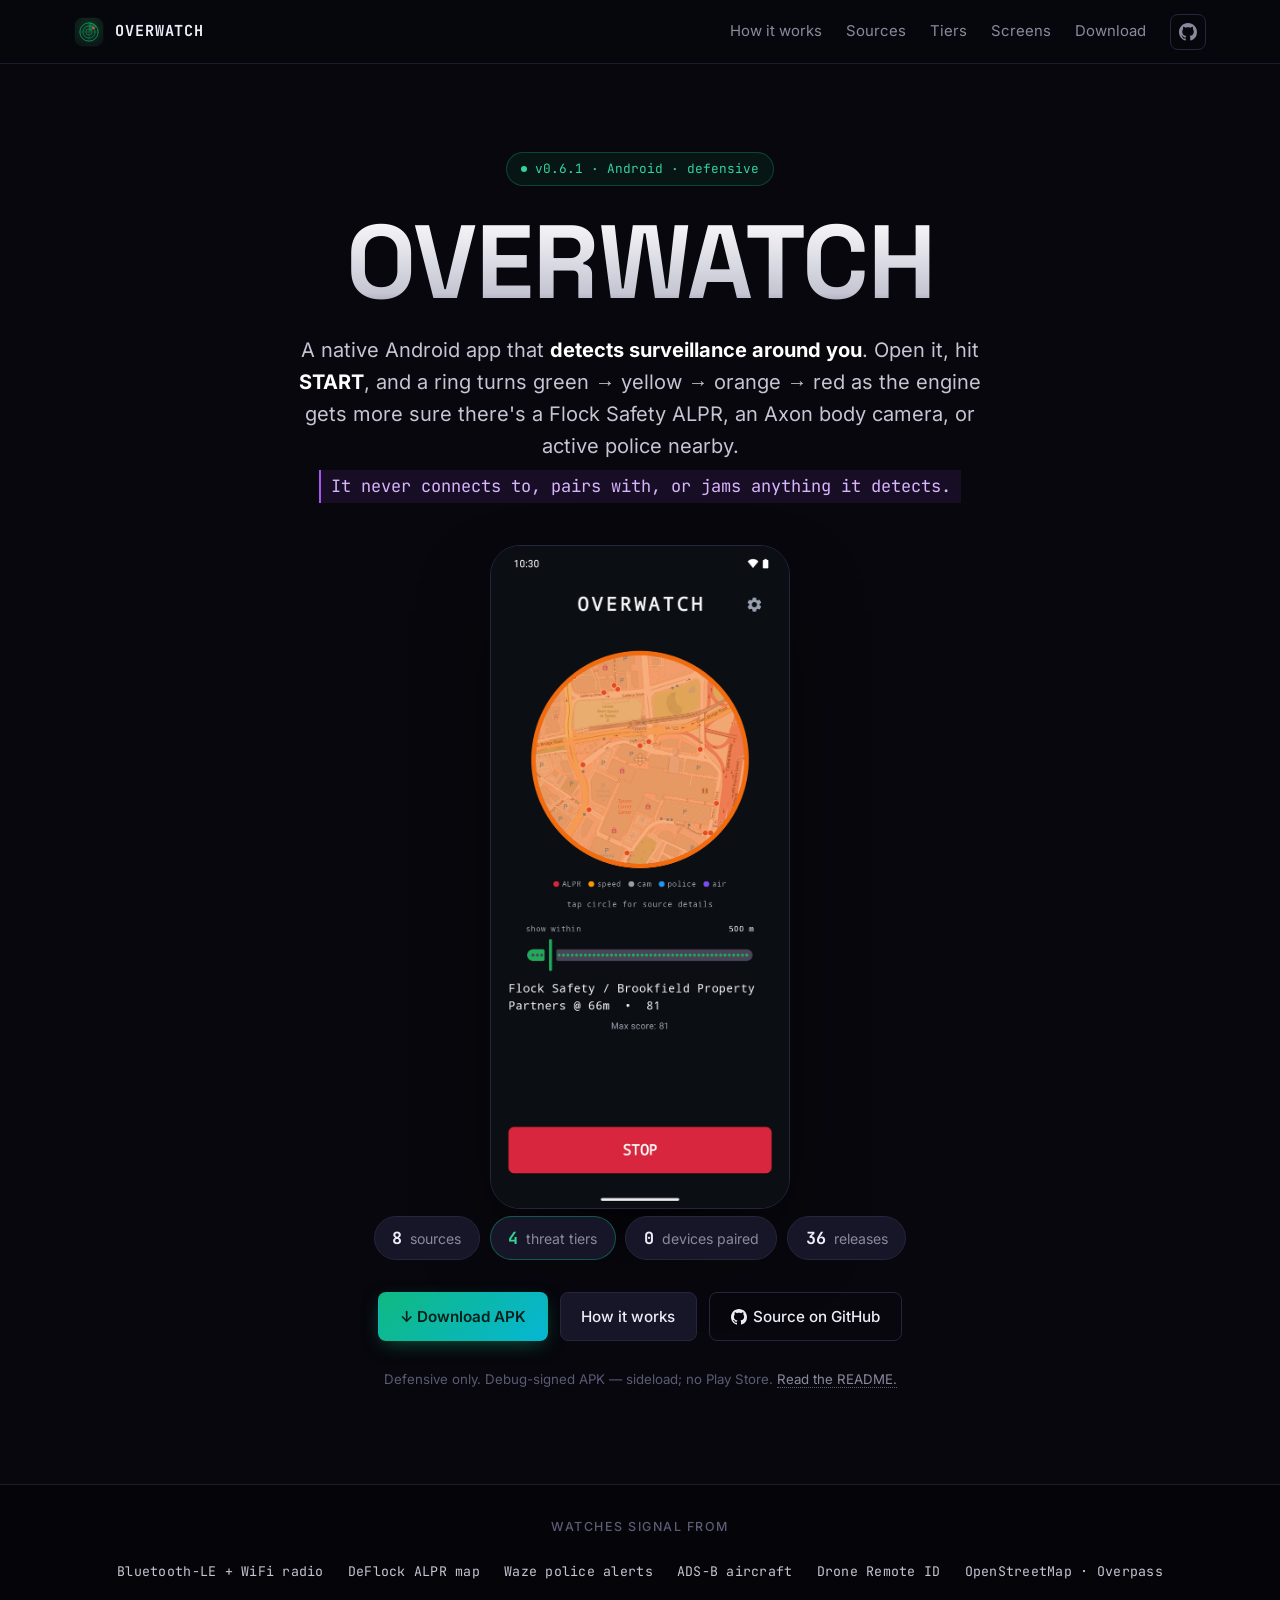
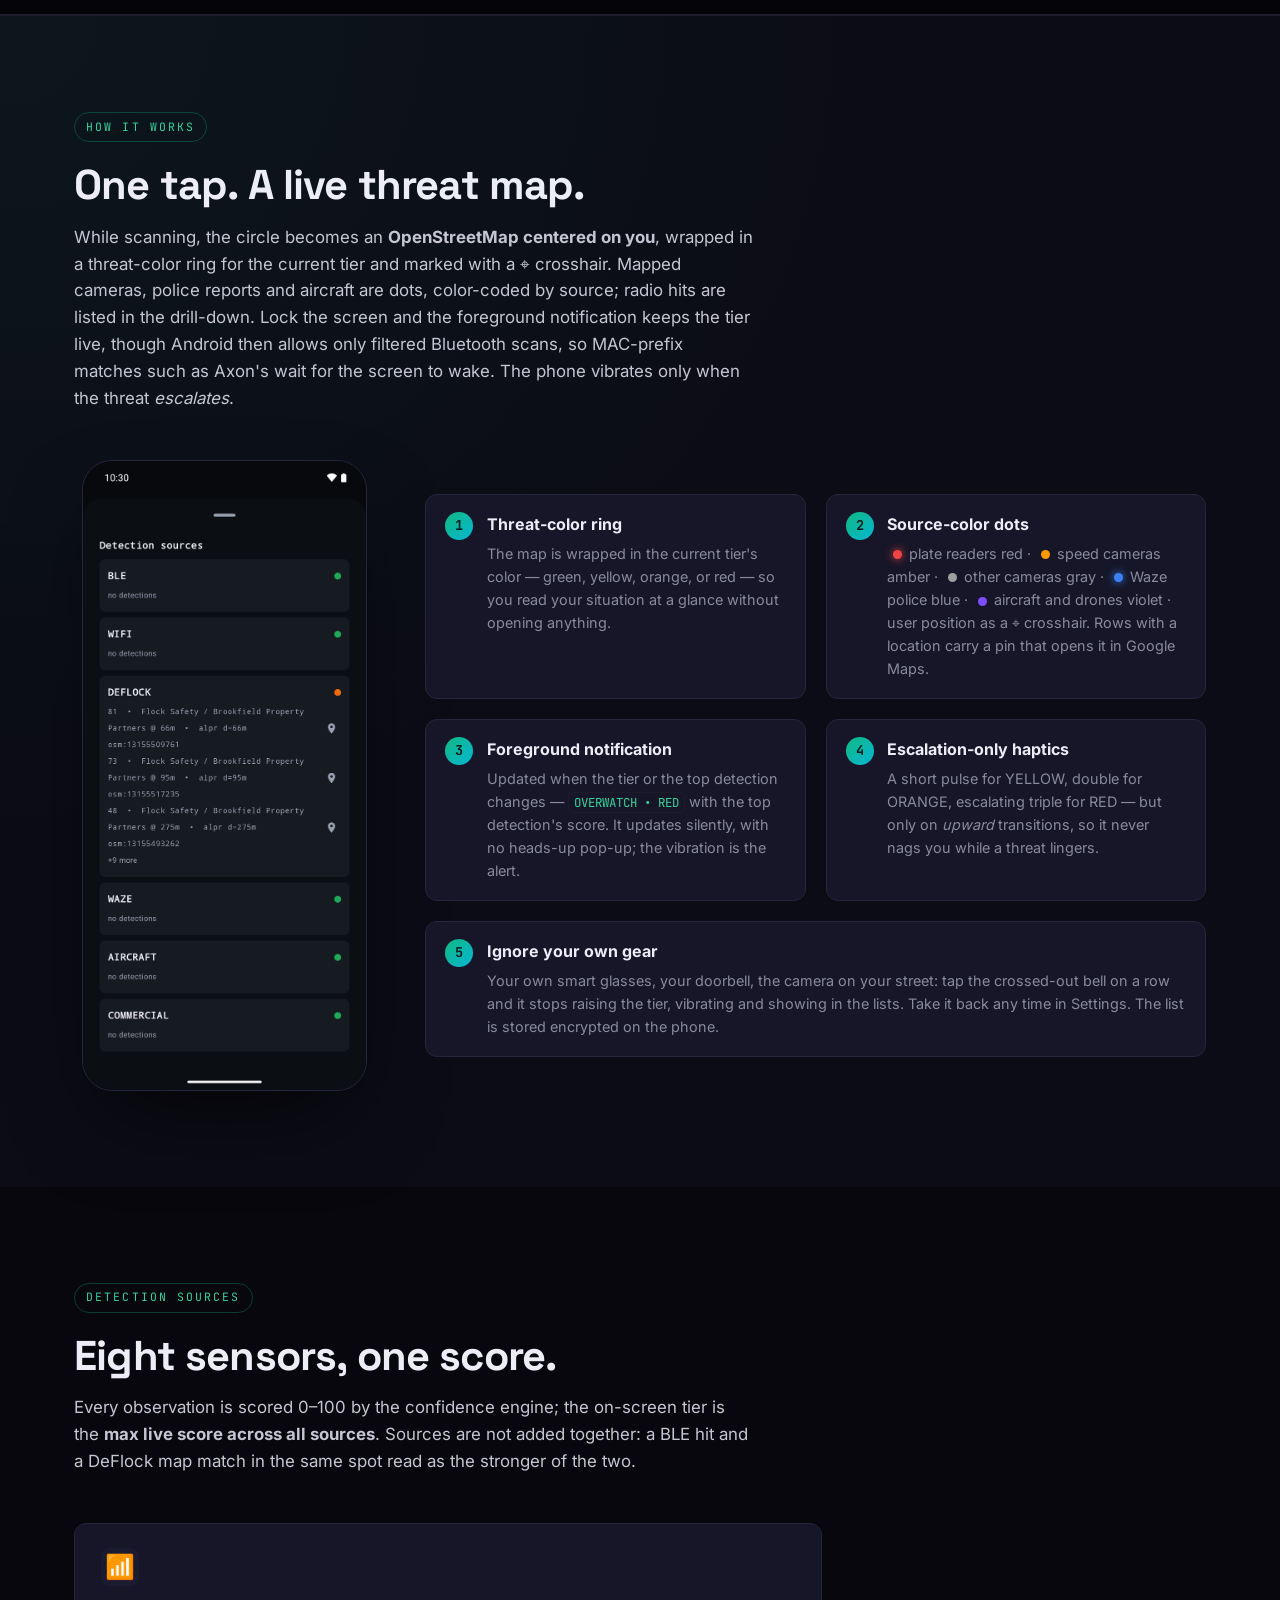
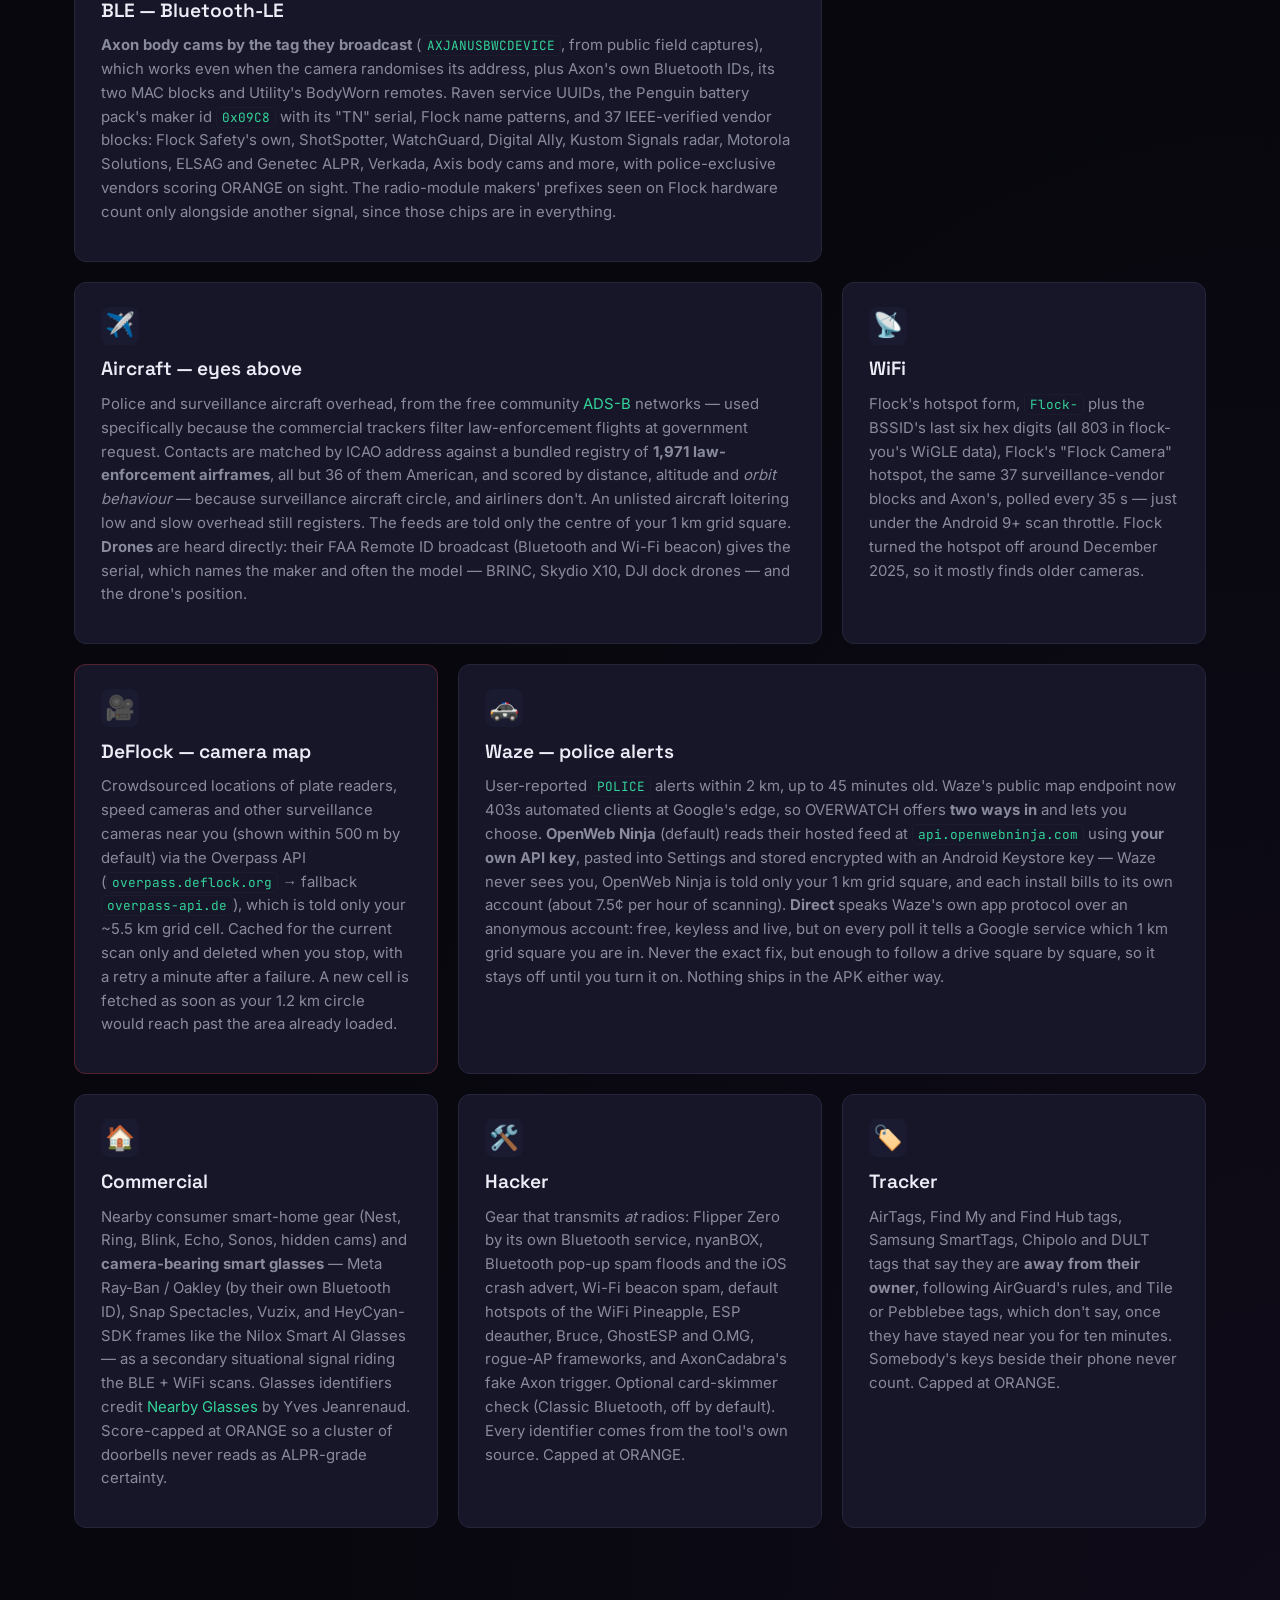
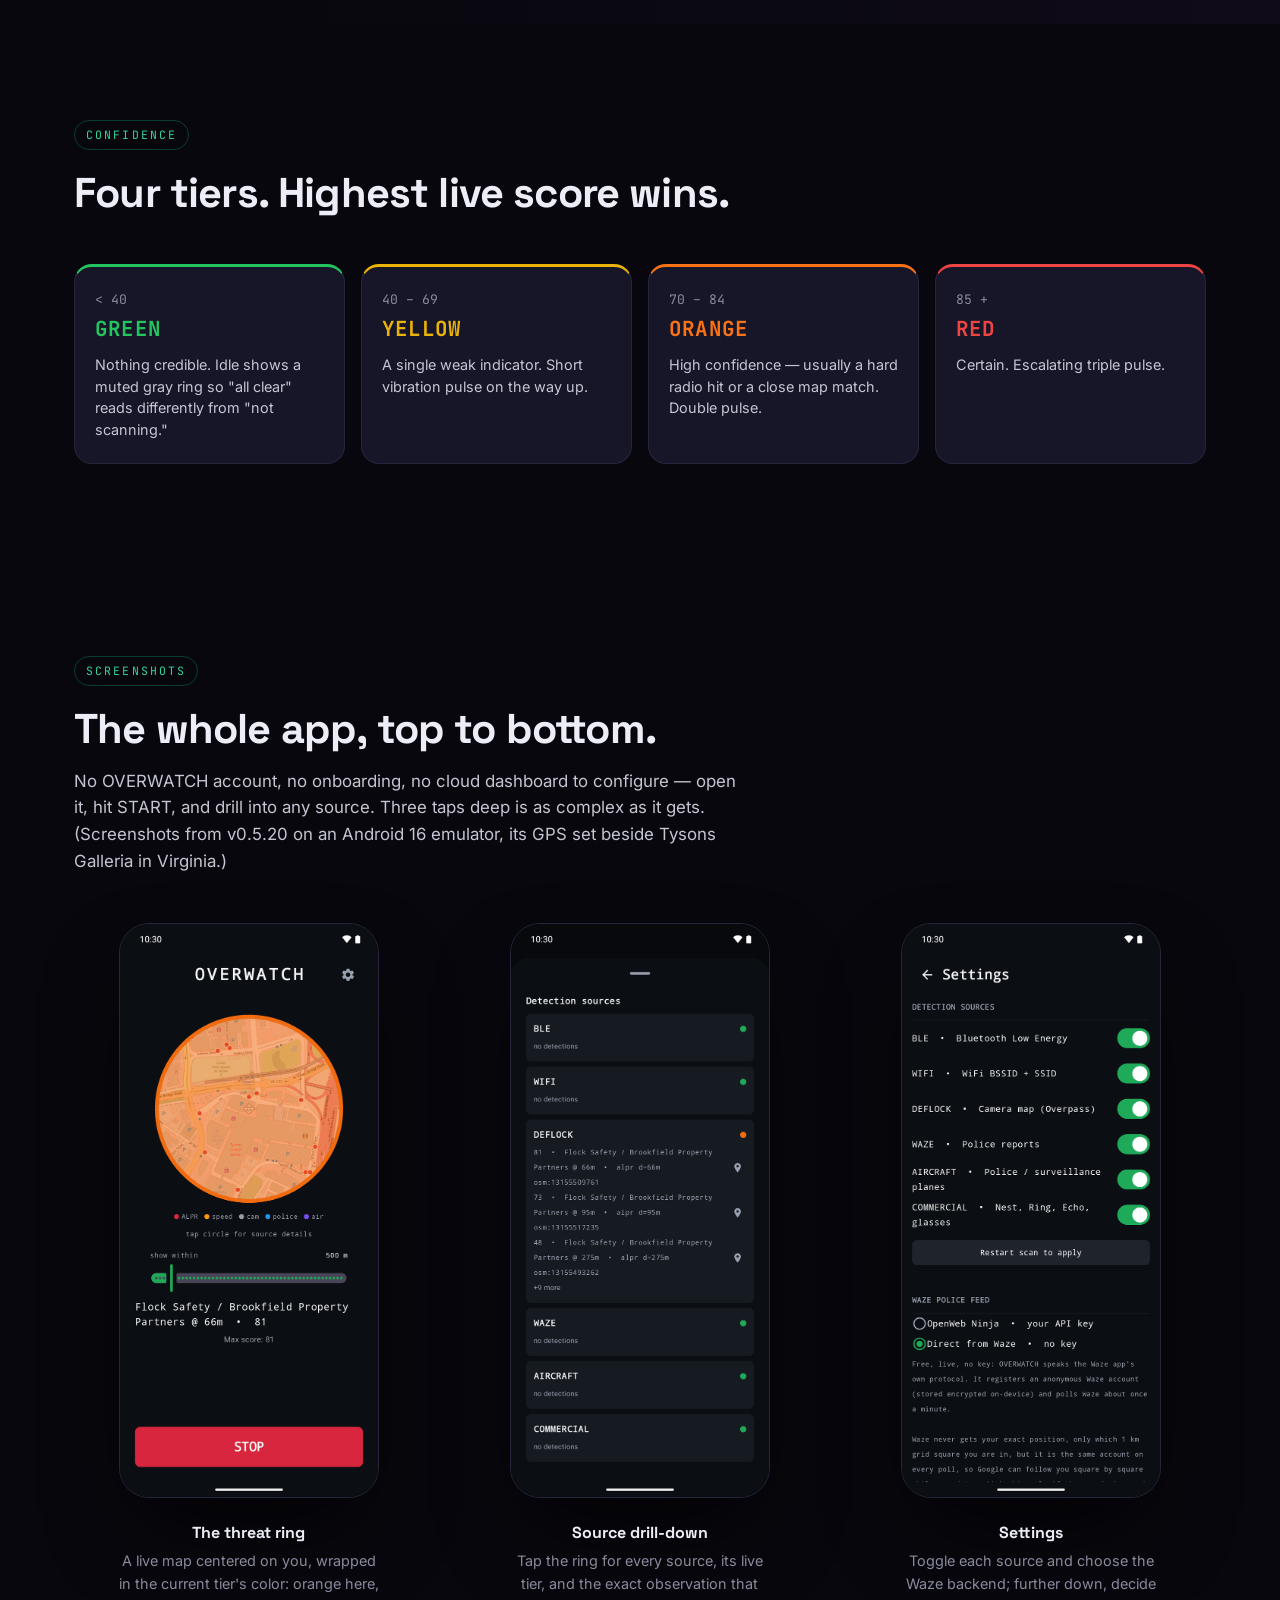
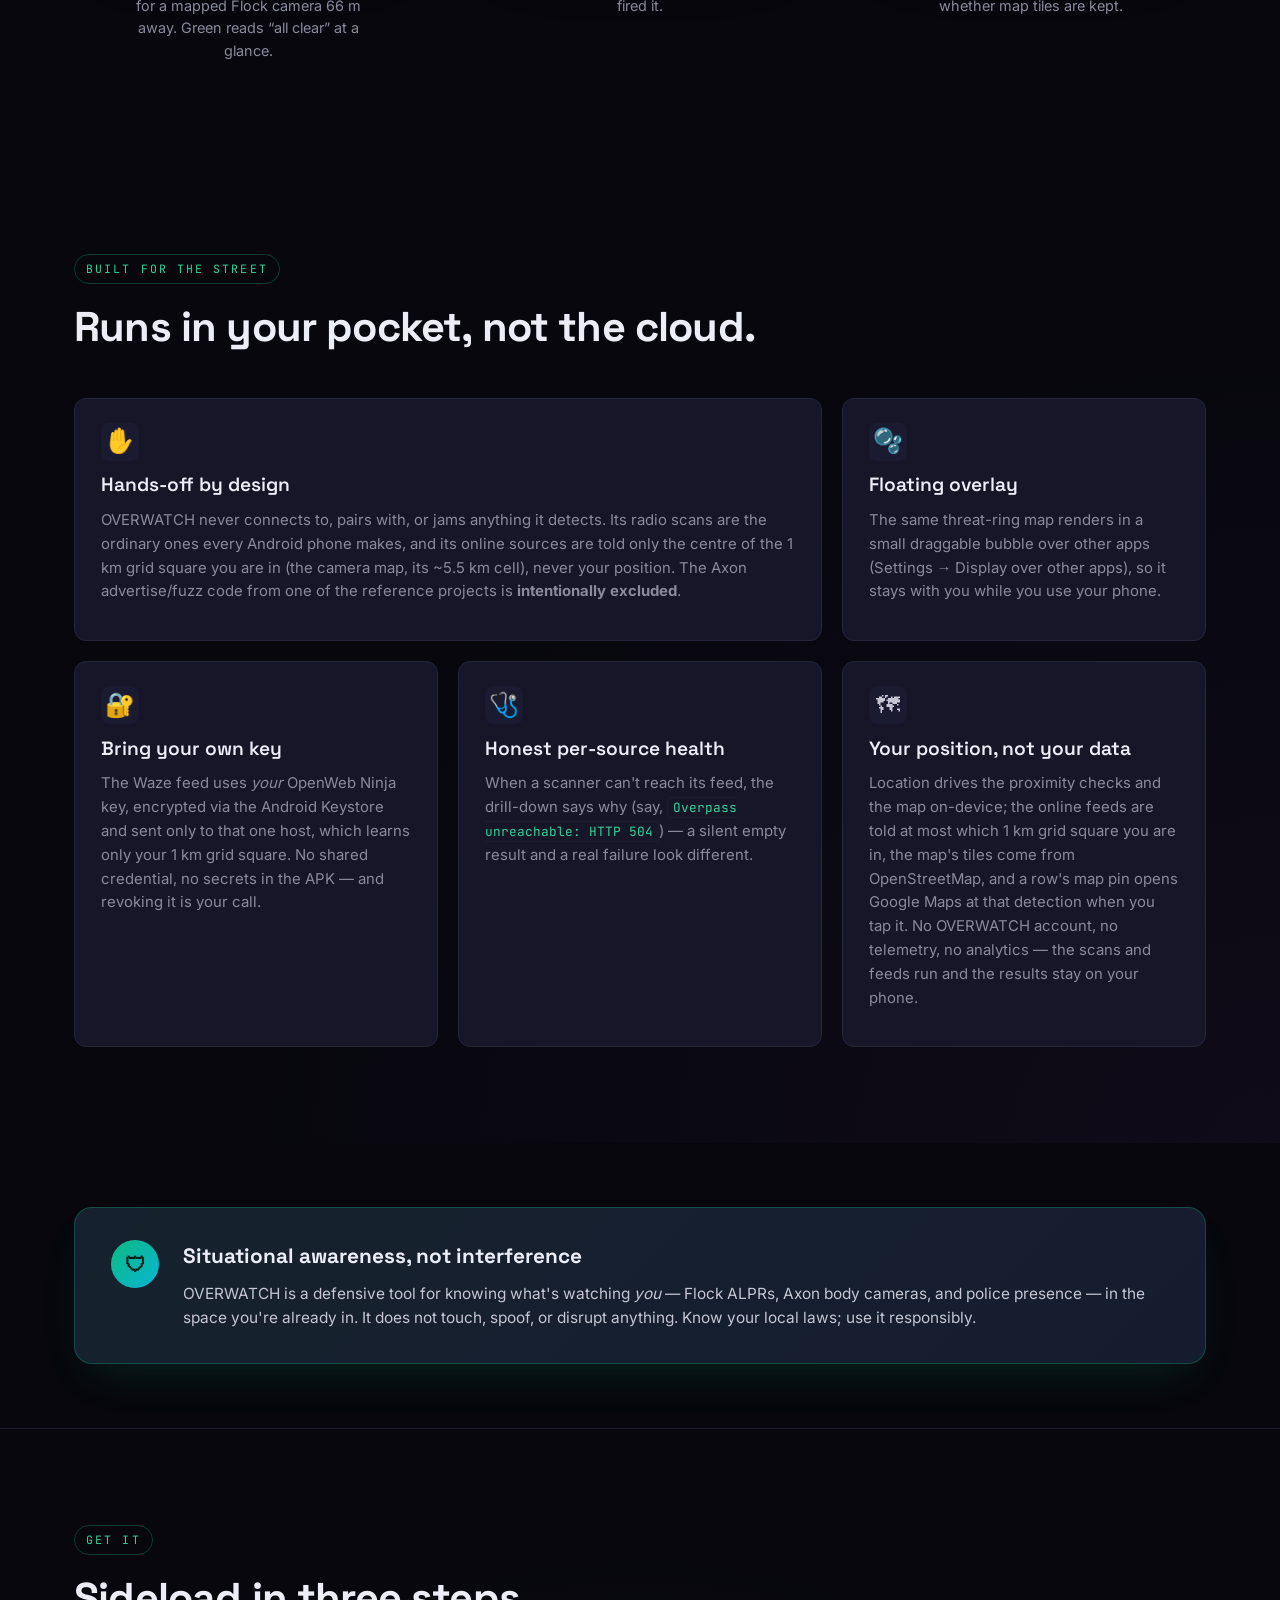
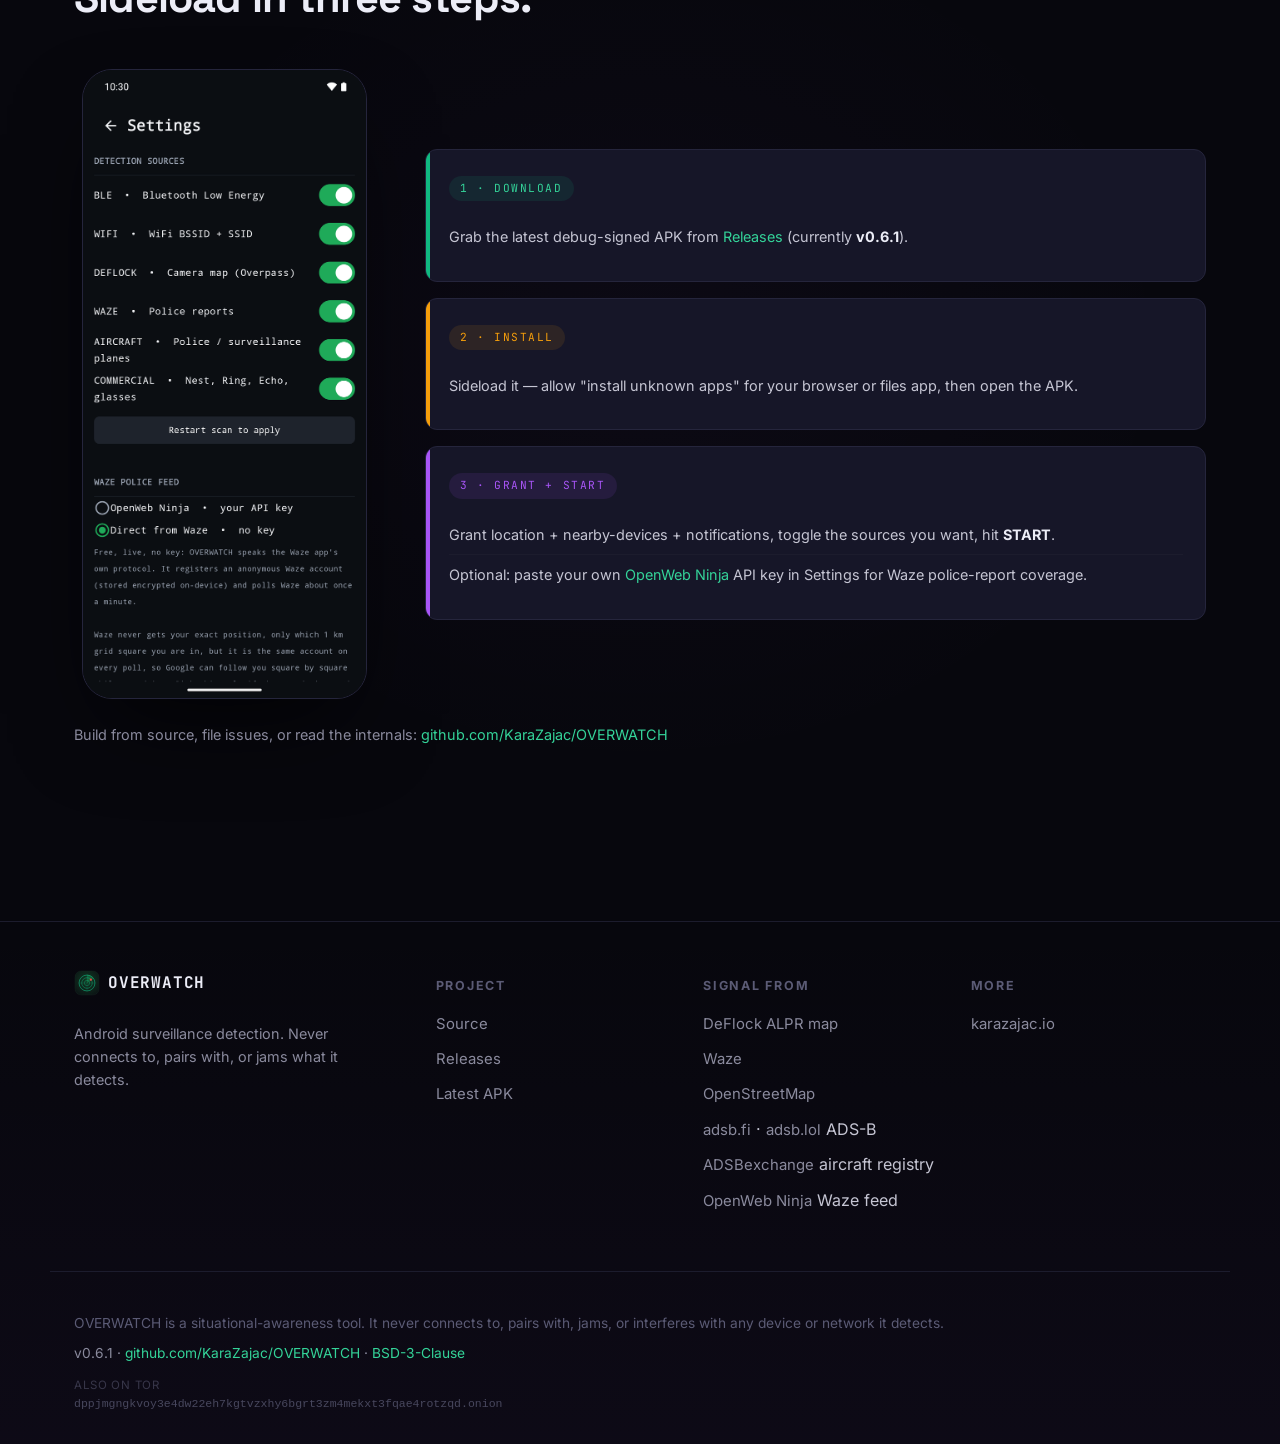
==== commit 1511e7d9: "v0.6.1 — an ignore list, and a bug hunt Ignore list: - Every detection row has a crossed-out bell. A" ====
--- a/docs/index.html
+++ b/docs/index.html
@@ -53,7 +53,7 @@
   <div class="container hero-inner">
     <div class="hero-eyebrow">
       <span class="dot dot-pulse"></span>
-      v0.6.0 · Android · defensive
+      v0.6.1 · Android · defensive
     </div>
     <h1 class="hero-title">
       <span class="display-wordmark">OVERWATCH</span>
@@ -75,7 +75,7 @@
       <div class="stat-chip"><span class="num" data-target="8">0</span><span>sources</span></div>
       <div class="stat-chip stat-vfy"><span class="num" data-target="4">0</span><span>threat tiers</span></div>
       <div class="stat-chip"><span class="num" data-target="0">0</span><span>devices paired</span></div>
-      <div class="stat-chip"><span class="num" data-target="35">0</span><span>releases</span></div>
+      <div class="stat-chip"><span class="num" data-target="36">0</span><span>releases</span></div>
     </div>
 
     <div class="cta-row">
@@ -160,9 +160,10 @@
           <span class="anno-num">3</span>
           <div>
             <strong>Foreground notification</strong>
-            <p>Rebuilt on every tier change — <code>OVERWATCH • RED</code> with
-            the top detection's score. It updates silently, with no heads-up
-            pop-up; the vibration is the alert.</p>
+            <p>Updated when the tier or the top detection changes —
+            <code>OVERWATCH • RED</code> with the top detection's score. It
+            updates silently, with no heads-up pop-up; the vibration is the
+            alert.</p>
           </div>
         </div>
         <div class="annotation">
@@ -172,6 +173,16 @@
             <p>A short pulse for YELLOW, double for ORANGE, escalating triple
             for RED — but only on <em>upward</em> transitions, so it never
             nags you while a threat lingers.</p>
+          </div>
+        </div>
+        <div class="annotation" style="grid-column: 1 / -1">
+          <span class="anno-num">5</span>
+          <div>
+            <strong>Ignore your own gear</strong>
+            <p>Your own smart glasses, your doorbell, the camera on your
+            street: tap the crossed-out bell on a row and it stops raising the
+            tier, vibrating and showing in the lists. Take it back any time in
+            Settings. The list is stored encrypted on the phone.</p>
           </div>
         </div>
       </div>
@@ -493,7 +504,7 @@
           <ul>
             <li>Grab the latest debug-signed APK from
               <a href="https://github.com/KaraZajac/OVERWATCH/releases/latest">Releases</a>
-              (currently <strong>v0.6.0</strong>).</li>
+              (currently <strong>v0.6.1</strong>).</li>
           </ul>
         </div>
         <div class="tl-col tl-active">
@@ -564,7 +575,7 @@
       with, jams, or interferes with any device or network it detects.
     </p>
     <p class="footer-meta">
-      v0.6.0 · <a href="https://github.com/KaraZajac/OVERWATCH">github.com/KaraZajac/OVERWATCH</a> · <a href="https://github.com/KaraZajac/OVERWATCH/blob/main/LICENSE">BSD-3-Clause</a>
+      v0.6.1 · <a href="https://github.com/KaraZajac/OVERWATCH">github.com/KaraZajac/OVERWATCH</a> · <a href="https://github.com/KaraZajac/OVERWATCH/blob/main/LICENSE">BSD-3-Clause</a>
     </p>
     <div class="onion-line">
       <span class="onion-label">Also on Tor</span>
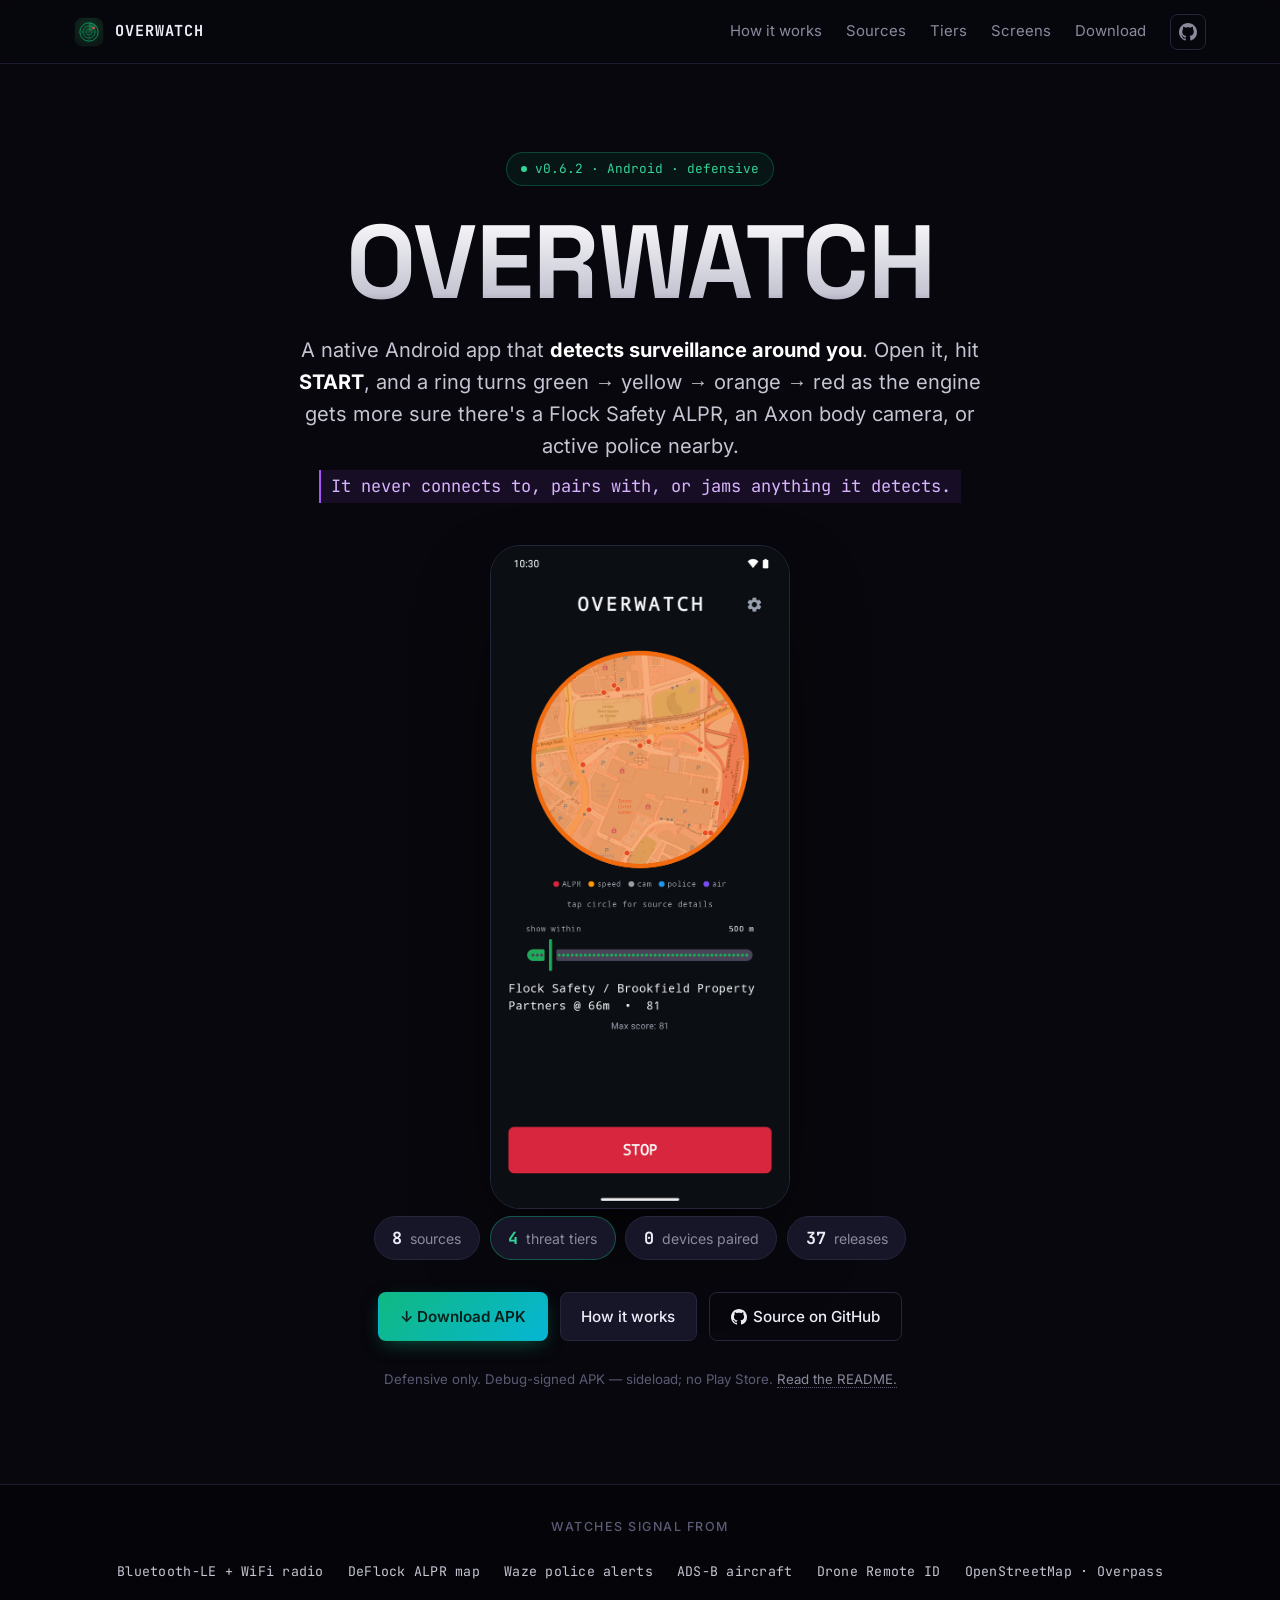
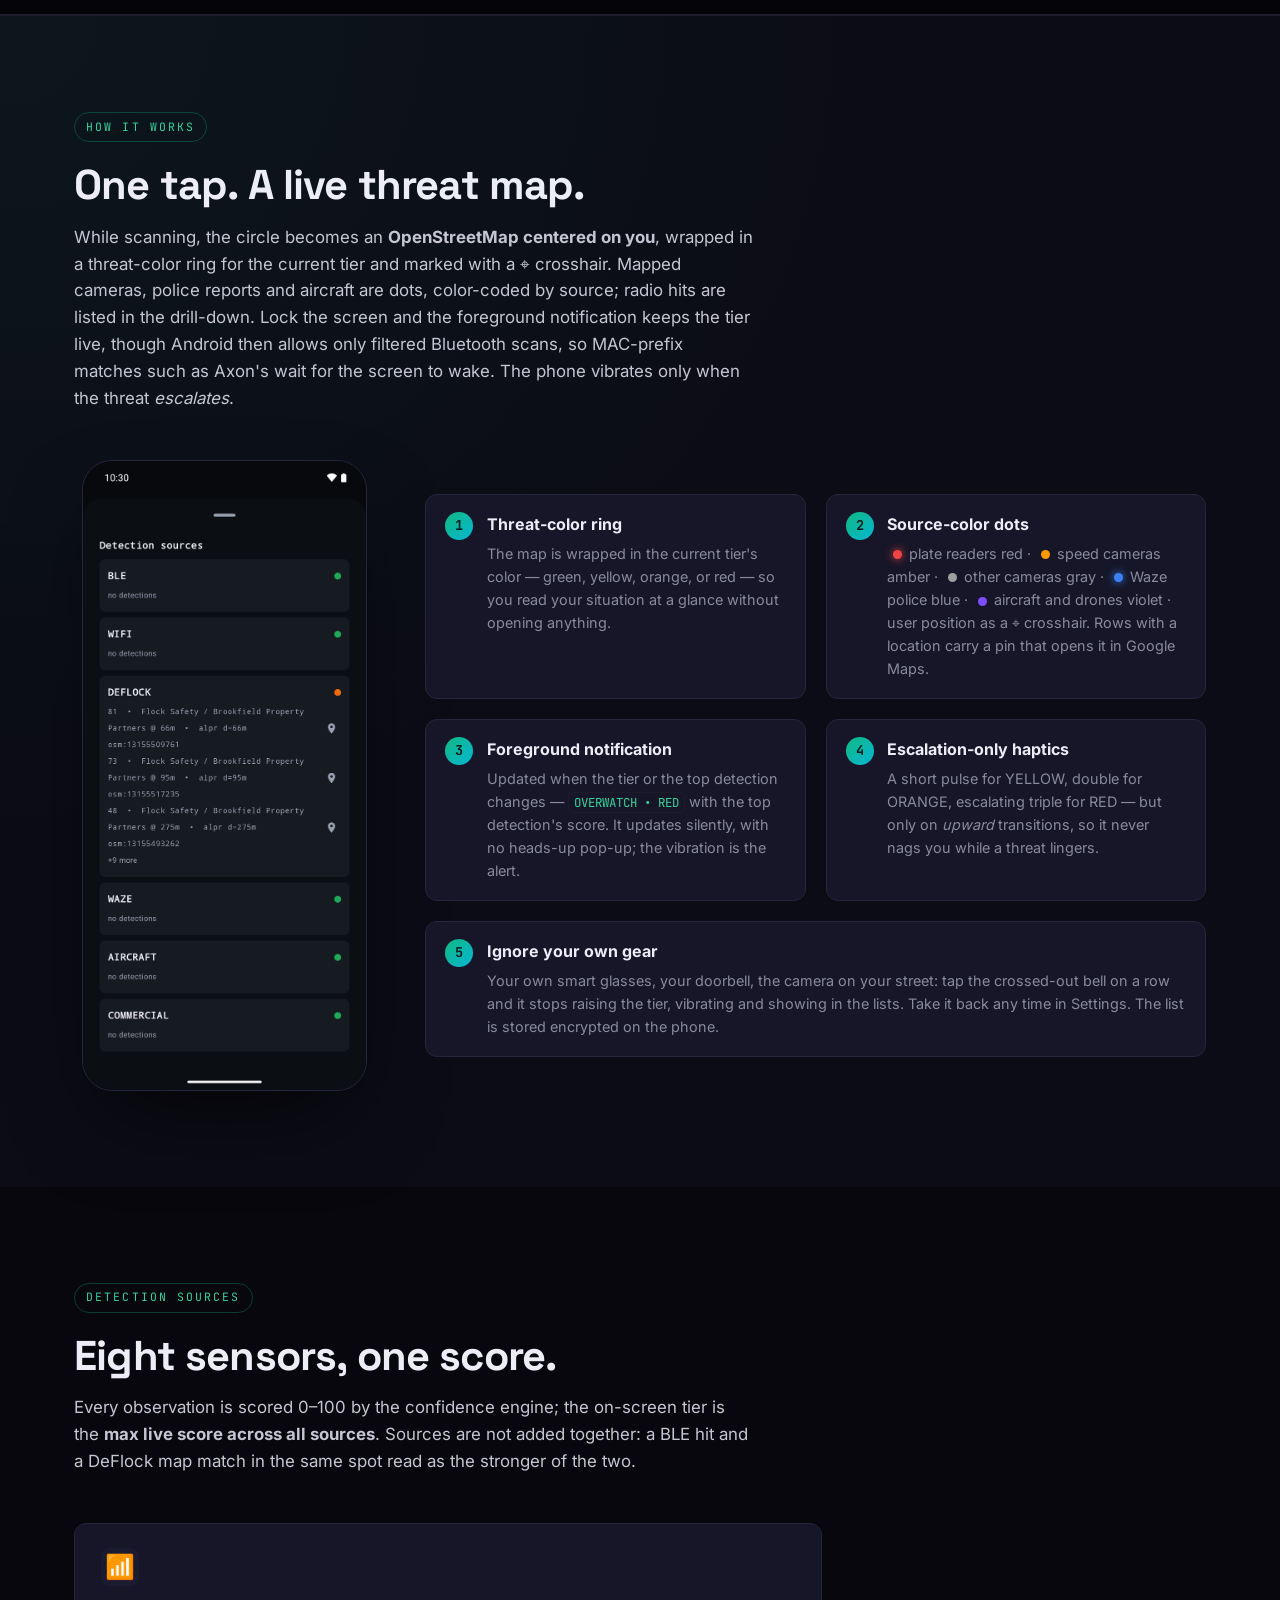
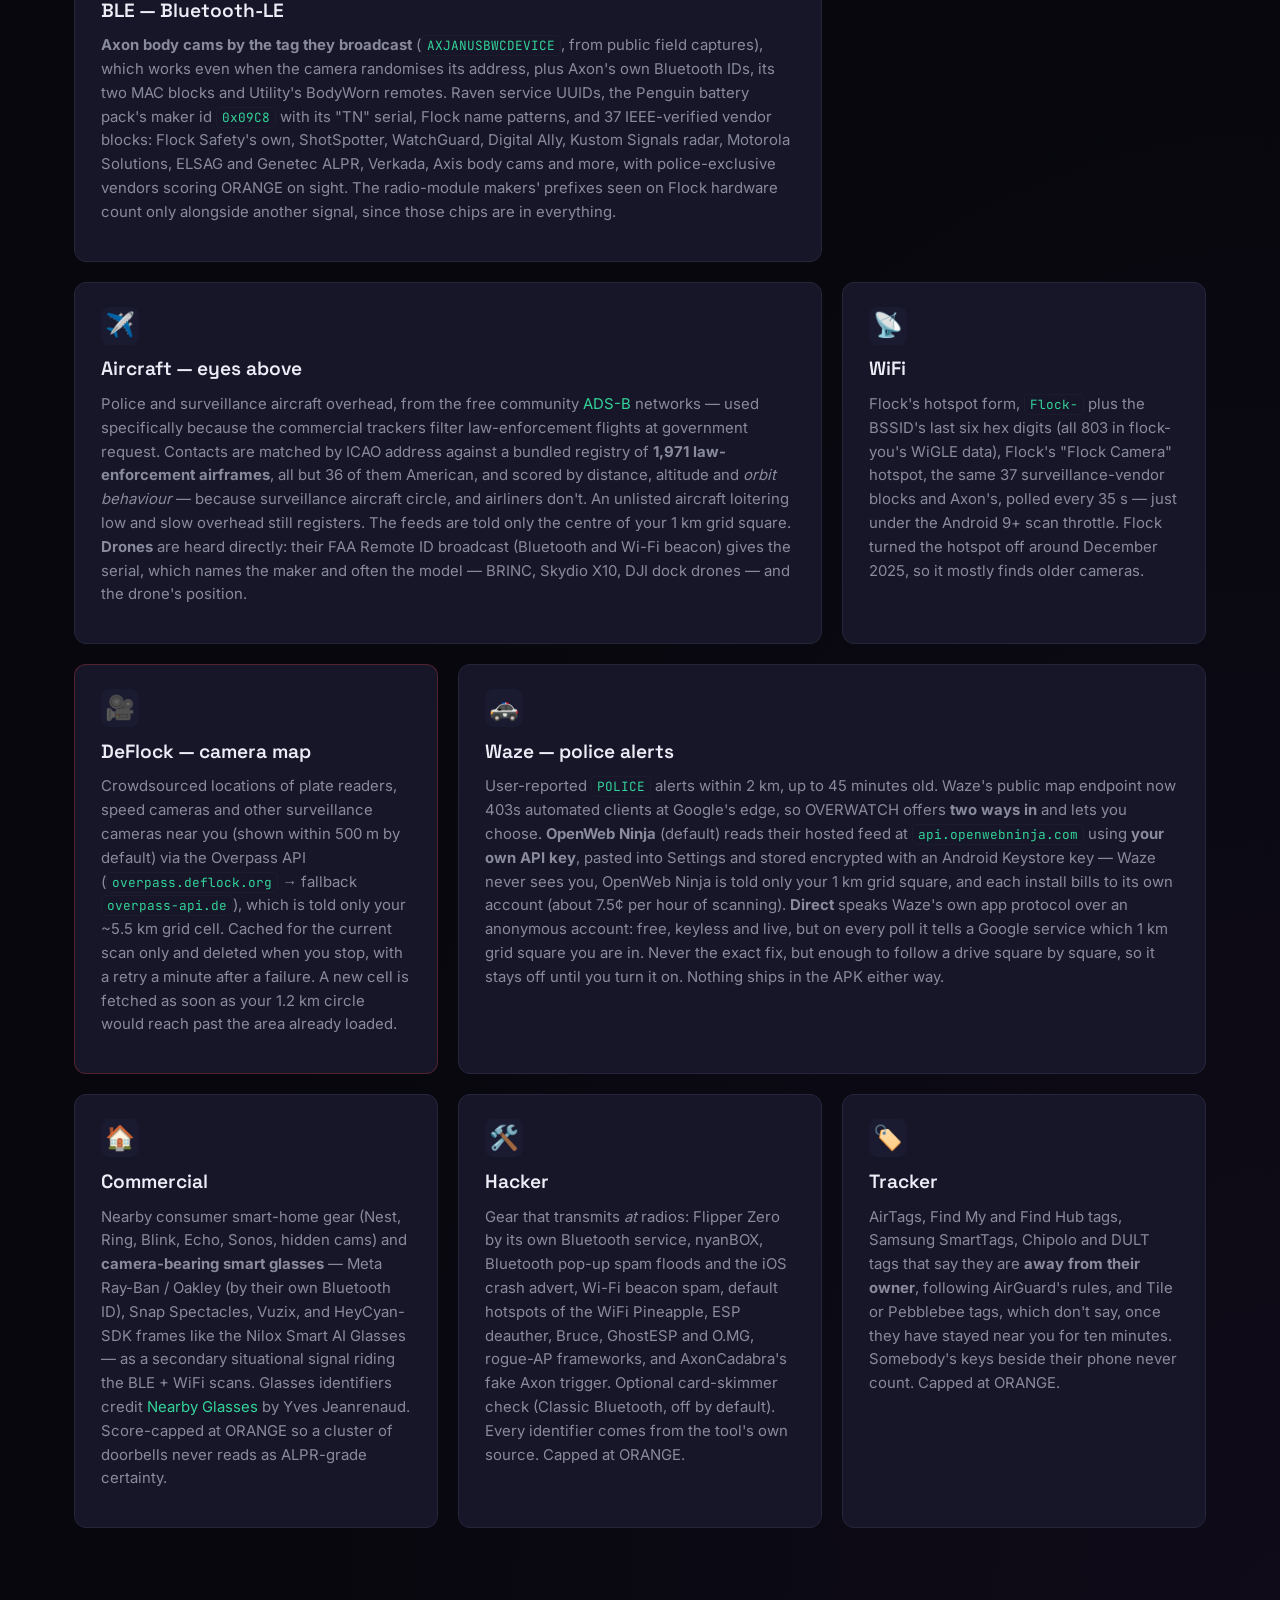
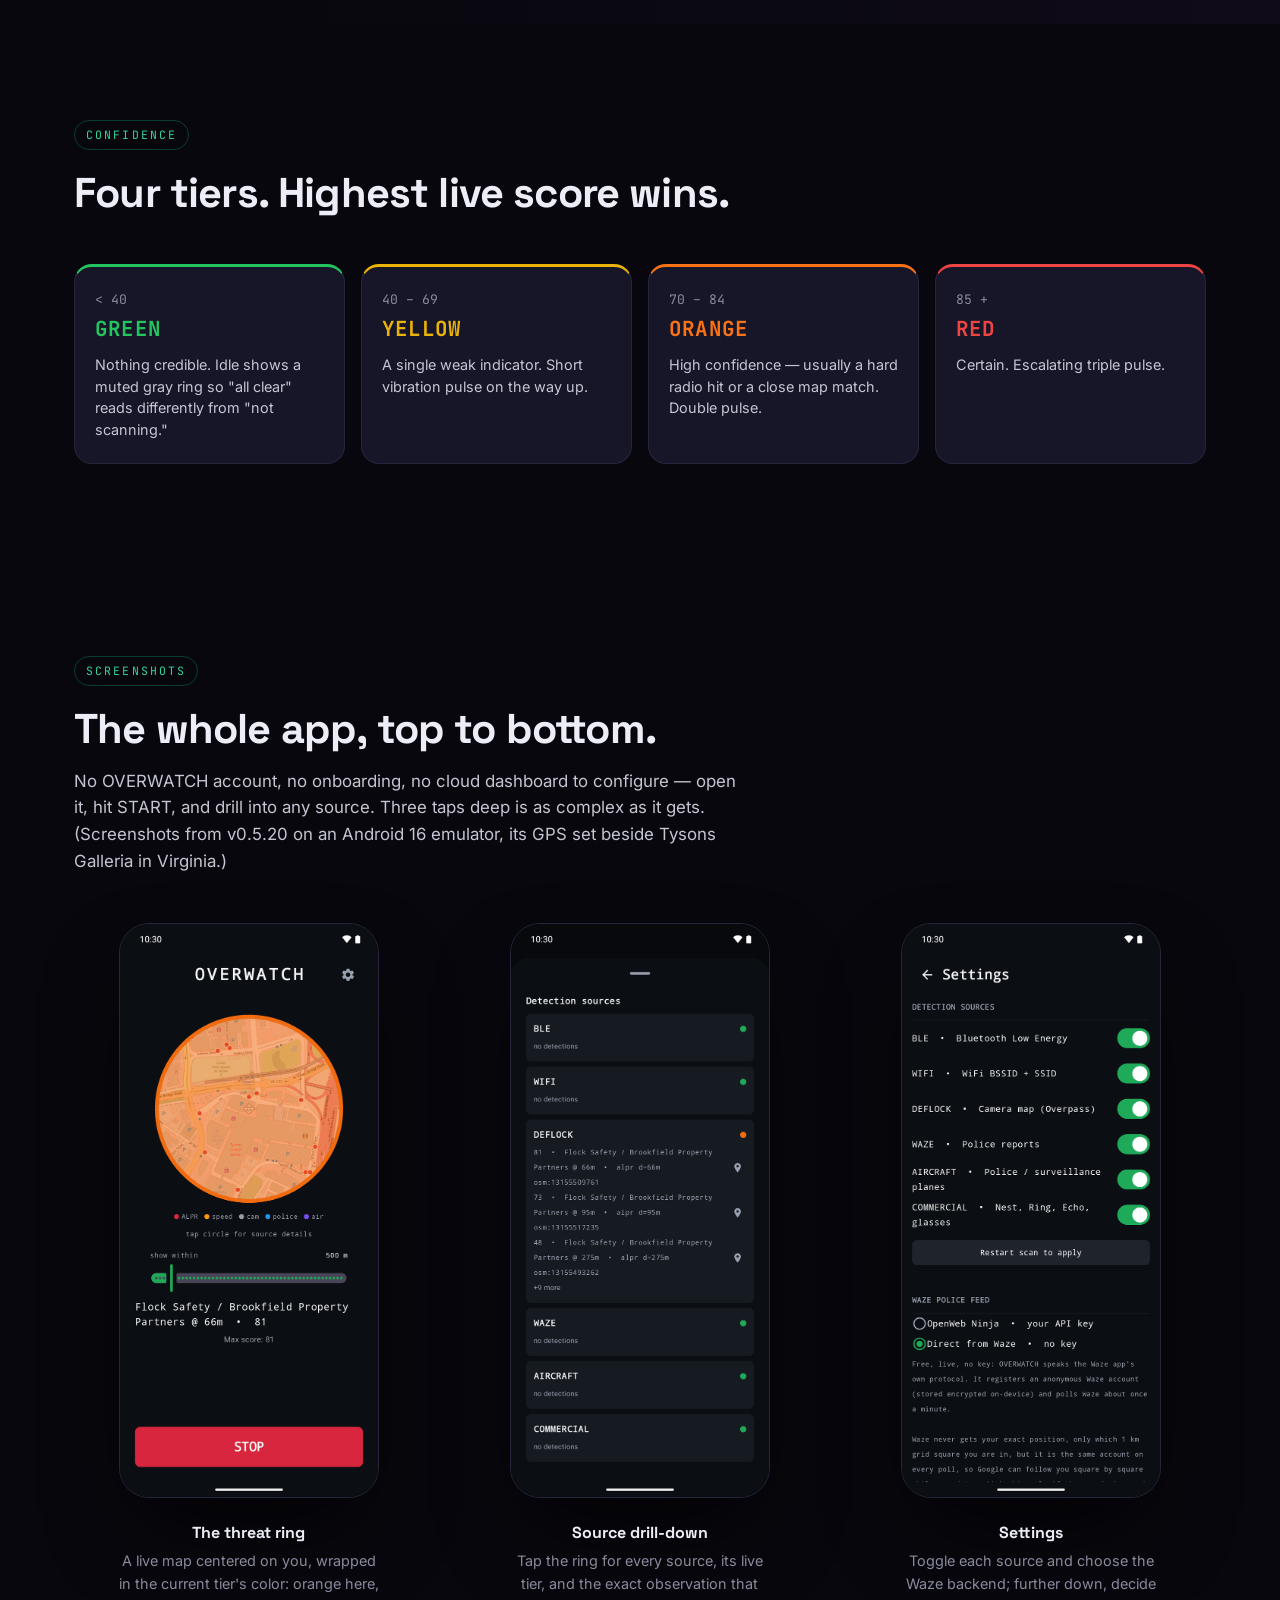
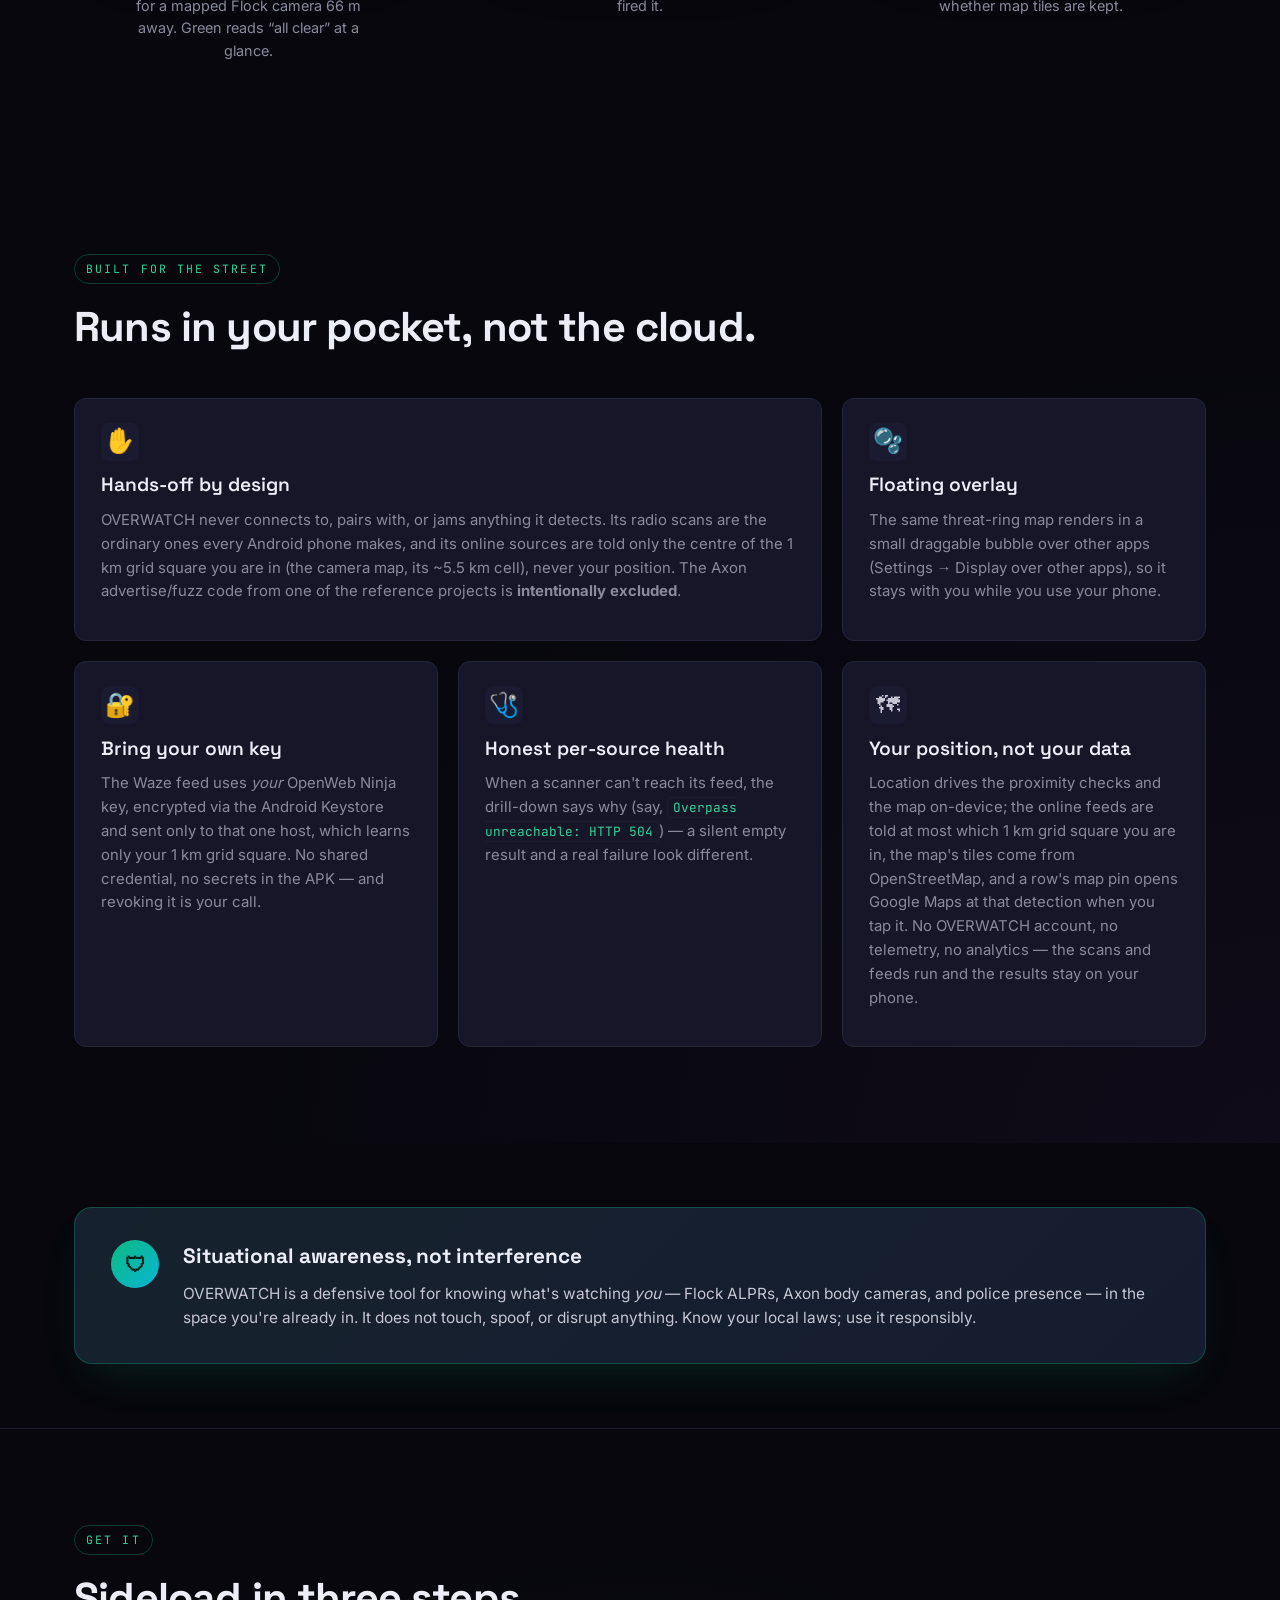
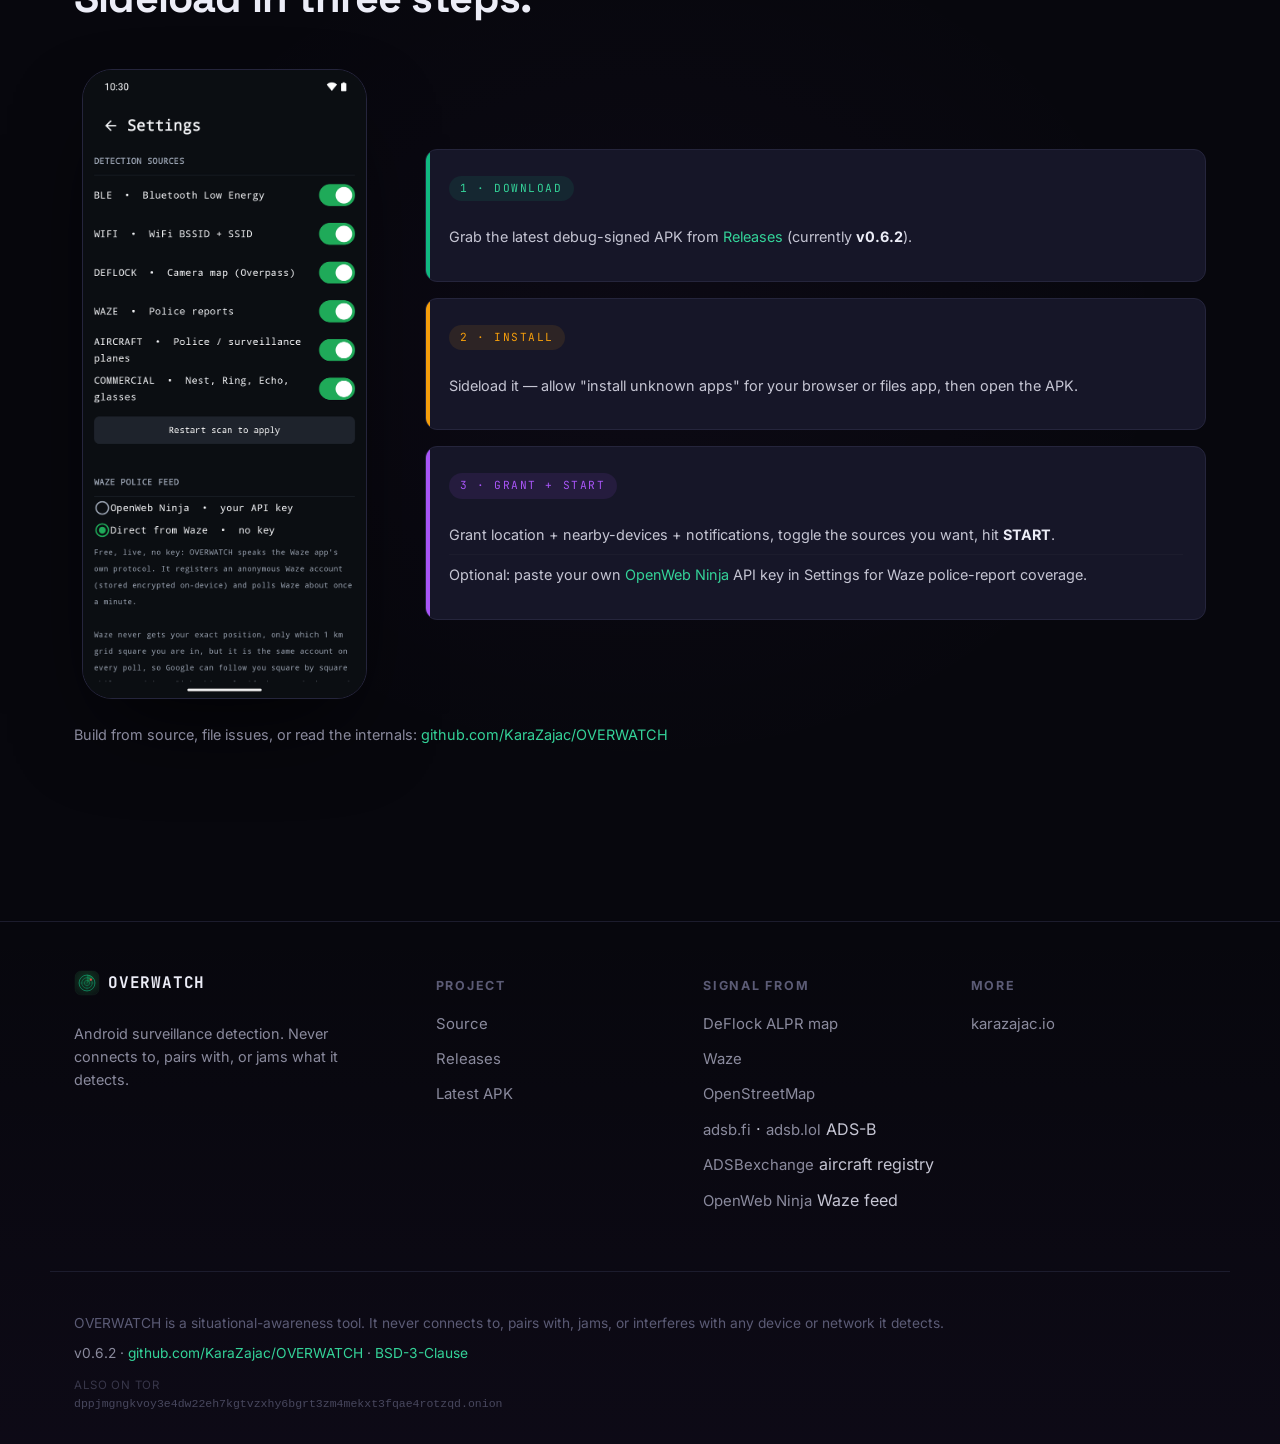
==== commit 5722cb5c: "v0.6.2 — Alexa earbuds are not an Echo COMMERCIAL read service UUID 0xFE03 as an Amazon Echo / Ring," ====
--- a/docs/index.html
+++ b/docs/index.html
@@ -53,7 +53,7 @@
   <div class="container hero-inner">
     <div class="hero-eyebrow">
       <span class="dot dot-pulse"></span>
-      v0.6.1 · Android · defensive
+      v0.6.2 · Android · defensive
     </div>
     <h1 class="hero-title">
       <span class="display-wordmark">OVERWATCH</span>
@@ -75,7 +75,7 @@
       <div class="stat-chip"><span class="num" data-target="8">0</span><span>sources</span></div>
       <div class="stat-chip stat-vfy"><span class="num" data-target="4">0</span><span>threat tiers</span></div>
       <div class="stat-chip"><span class="num" data-target="0">0</span><span>devices paired</span></div>
-      <div class="stat-chip"><span class="num" data-target="36">0</span><span>releases</span></div>
+      <div class="stat-chip"><span class="num" data-target="37">0</span><span>releases</span></div>
     </div>
 
     <div class="cta-row">
@@ -504,7 +504,7 @@
           <ul>
             <li>Grab the latest debug-signed APK from
               <a href="https://github.com/KaraZajac/OVERWATCH/releases/latest">Releases</a>
-              (currently <strong>v0.6.1</strong>).</li>
+              (currently <strong>v0.6.2</strong>).</li>
           </ul>
         </div>
         <div class="tl-col tl-active">
@@ -575,7 +575,7 @@
       with, jams, or interferes with any device or network it detects.
     </p>
     <p class="footer-meta">
-      v0.6.1 · <a href="https://github.com/KaraZajac/OVERWATCH">github.com/KaraZajac/OVERWATCH</a> · <a href="https://github.com/KaraZajac/OVERWATCH/blob/main/LICENSE">BSD-3-Clause</a>
+      v0.6.2 · <a href="https://github.com/KaraZajac/OVERWATCH">github.com/KaraZajac/OVERWATCH</a> · <a href="https://github.com/KaraZajac/OVERWATCH/blob/main/LICENSE">BSD-3-Clause</a>
     </p>
     <div class="onion-line">
       <span class="onion-label">Also on Tor</span>
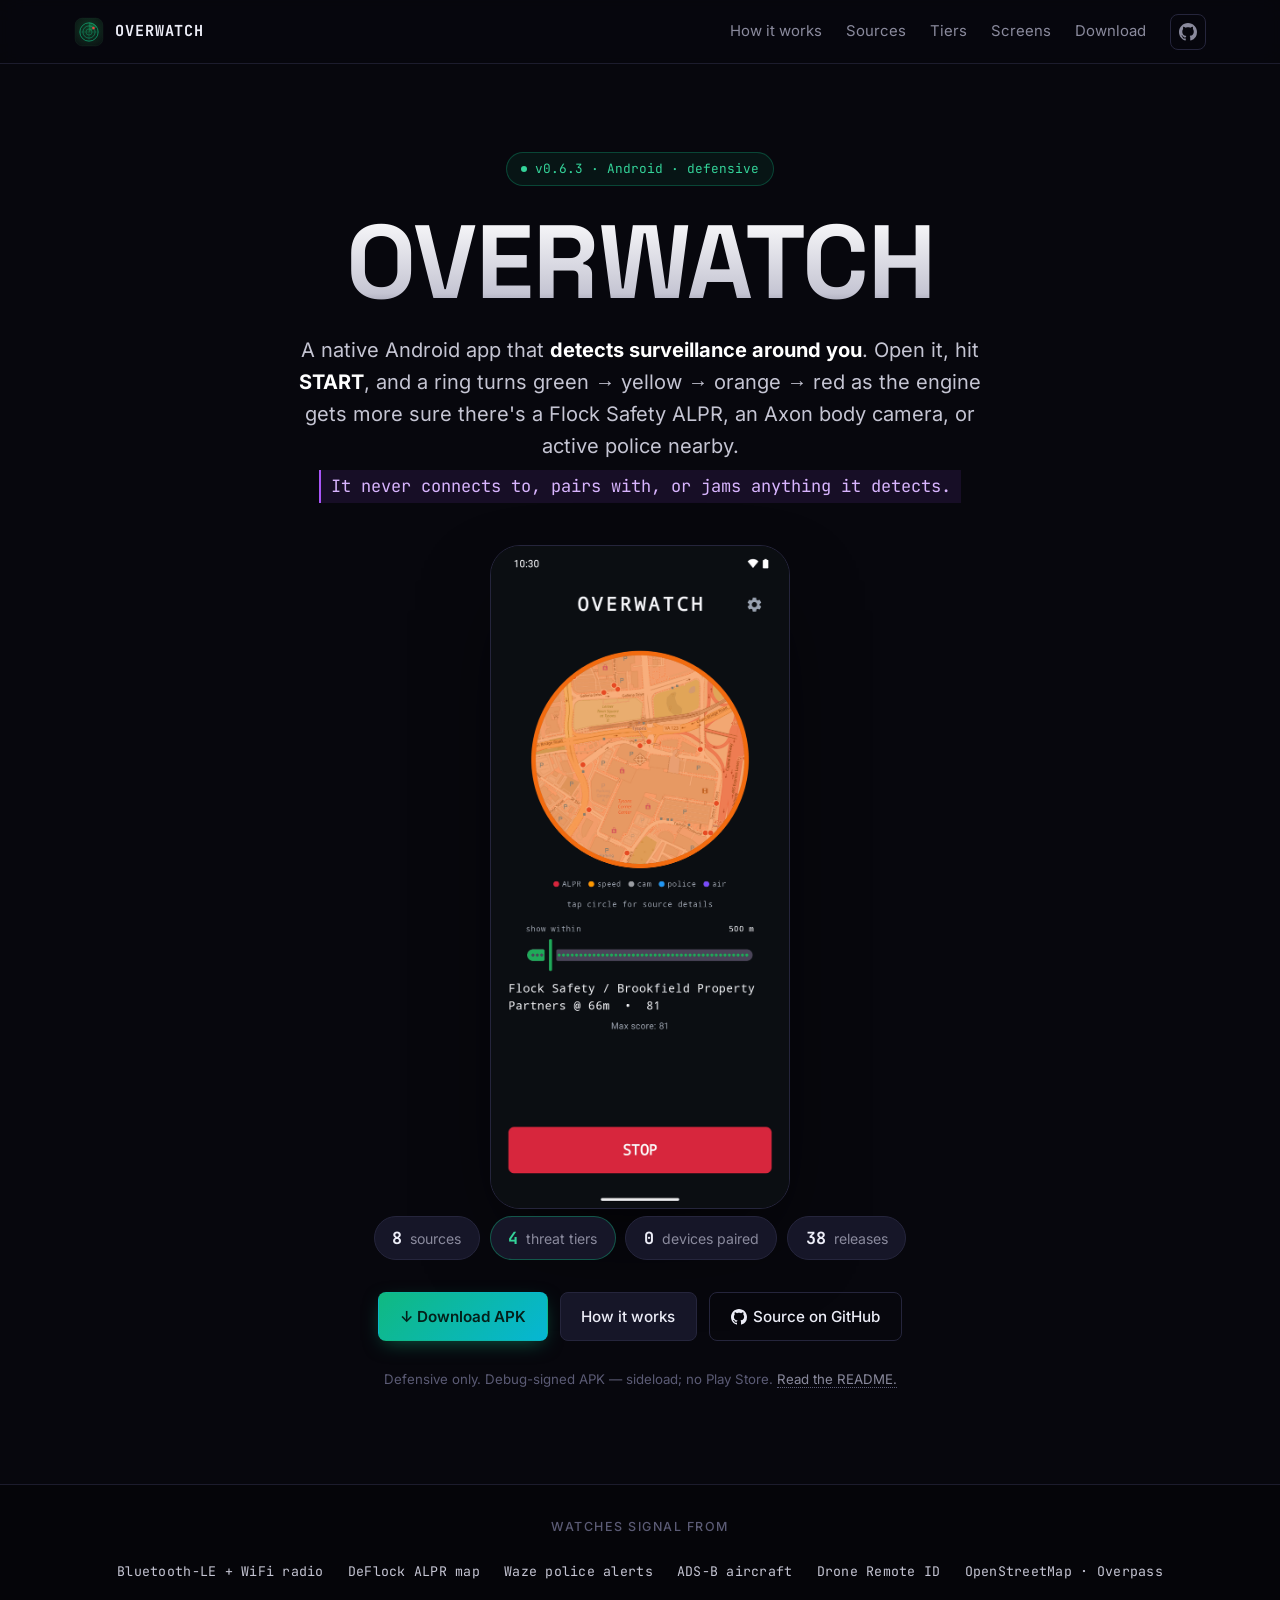
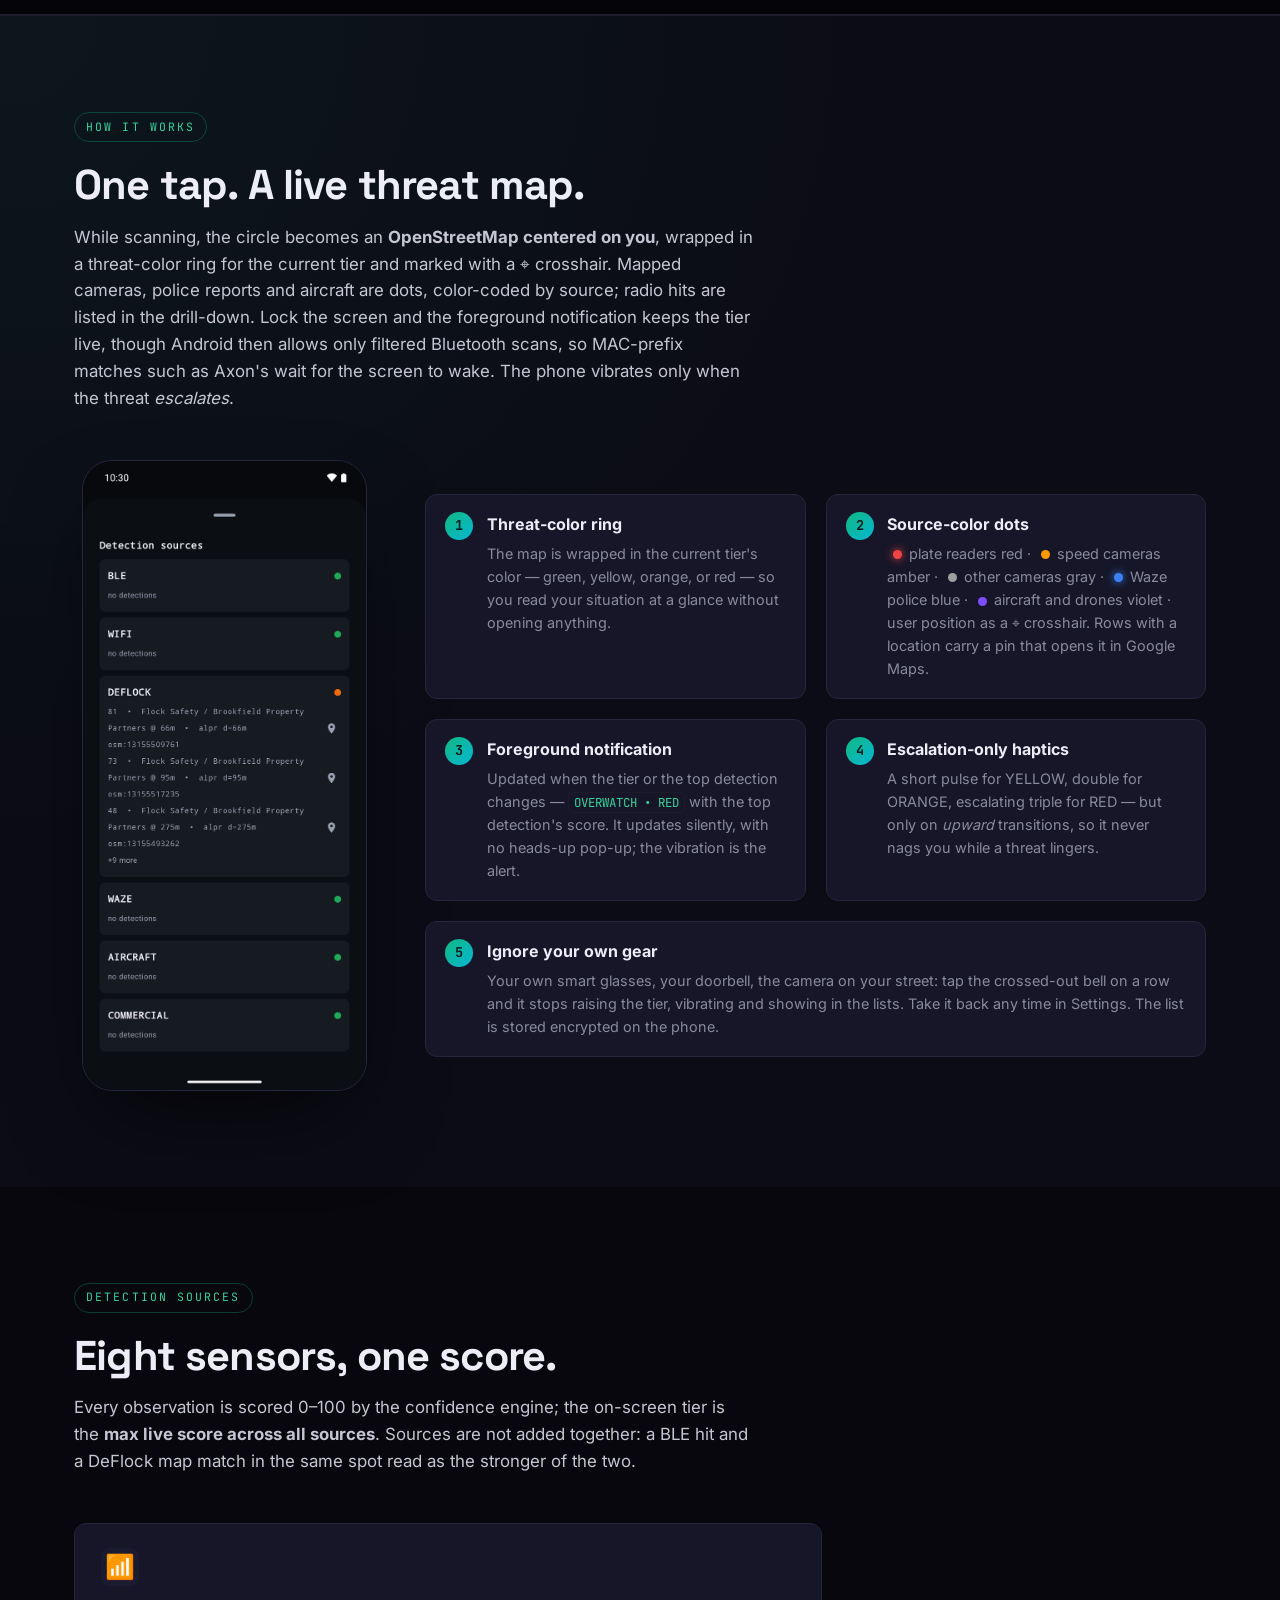
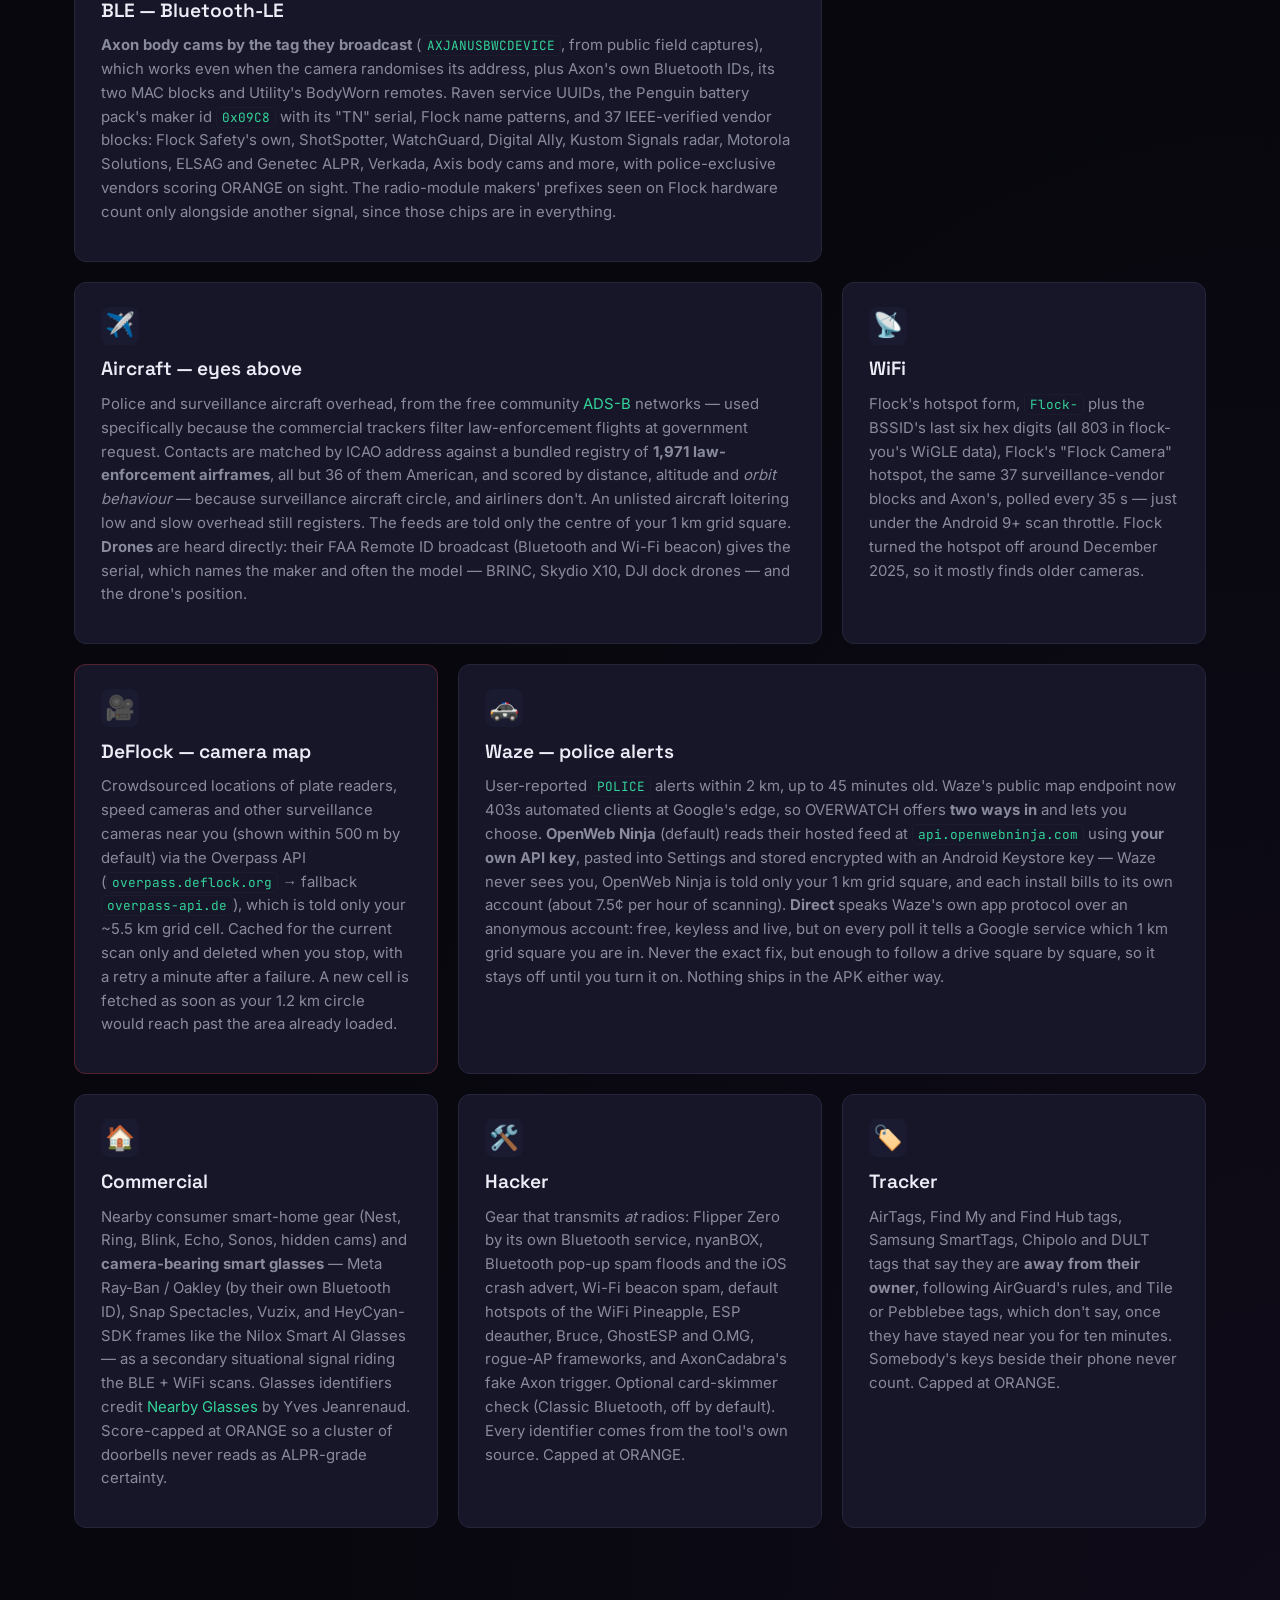
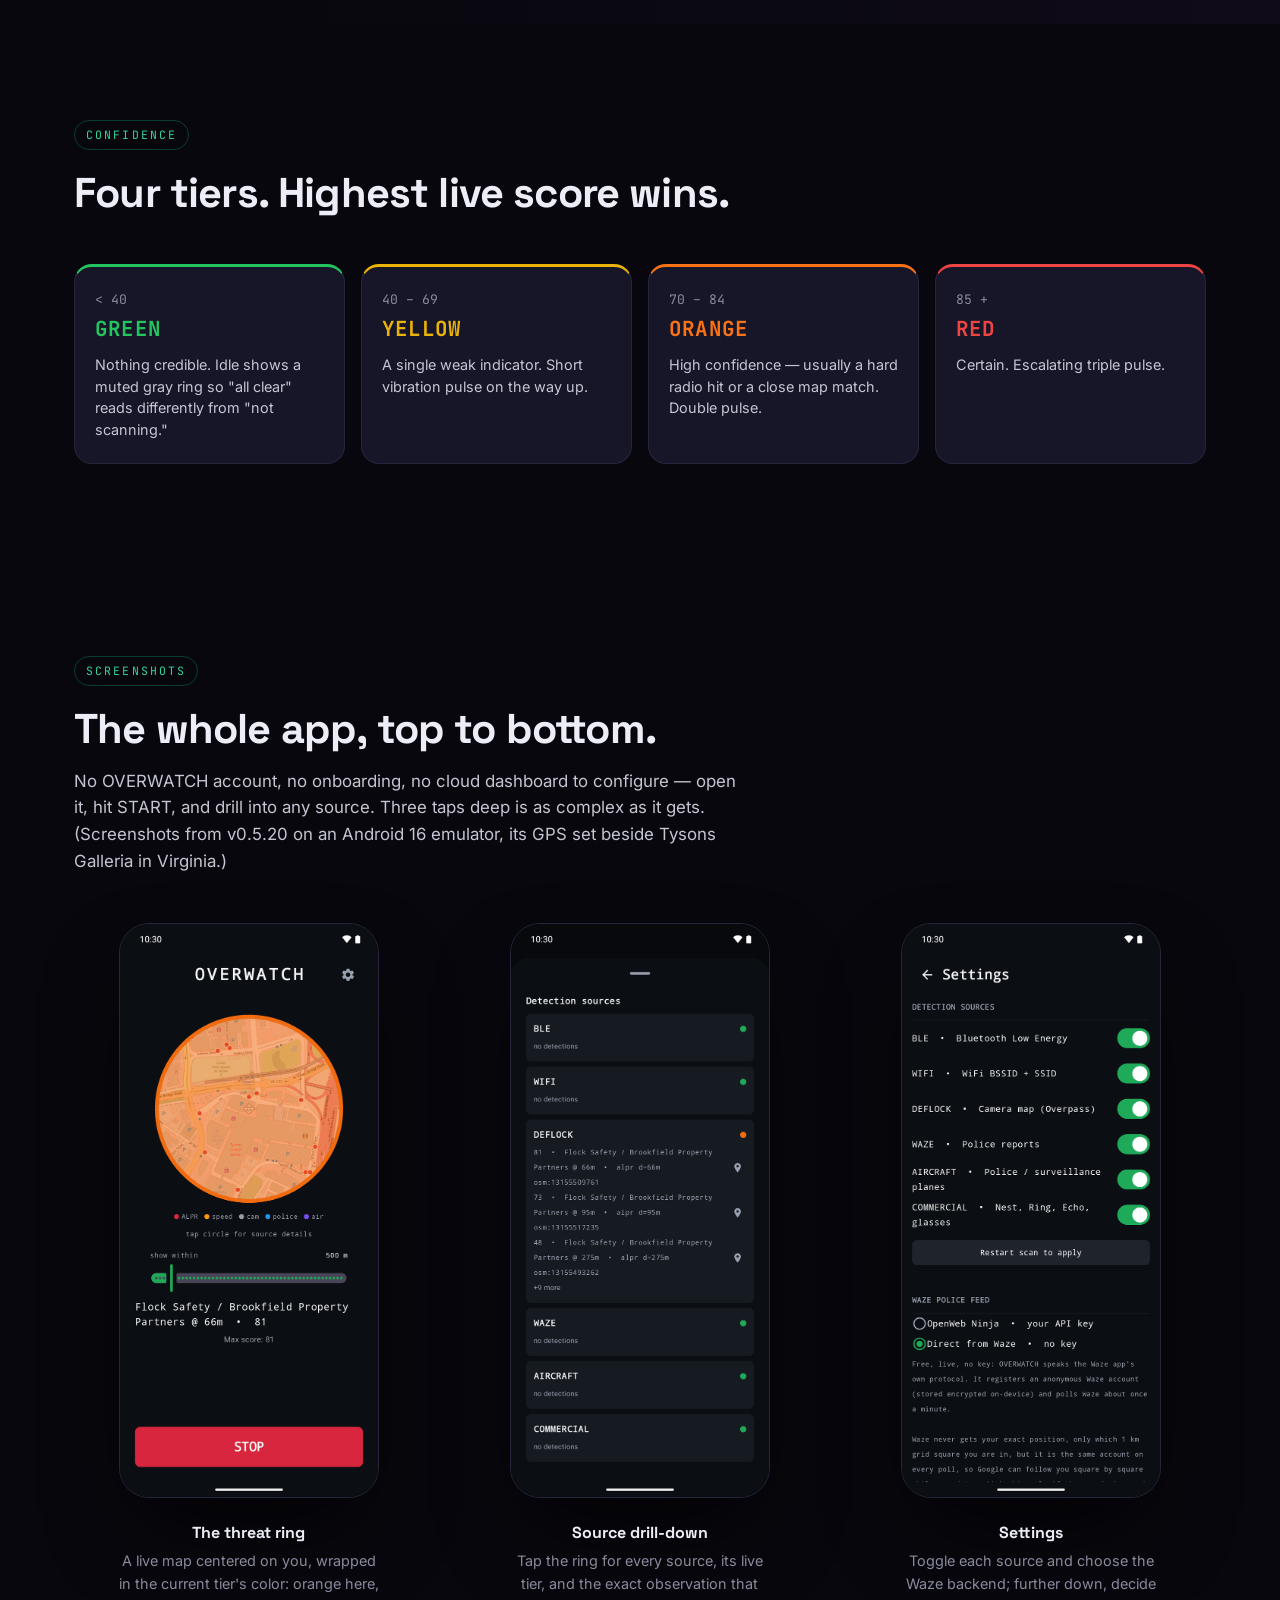
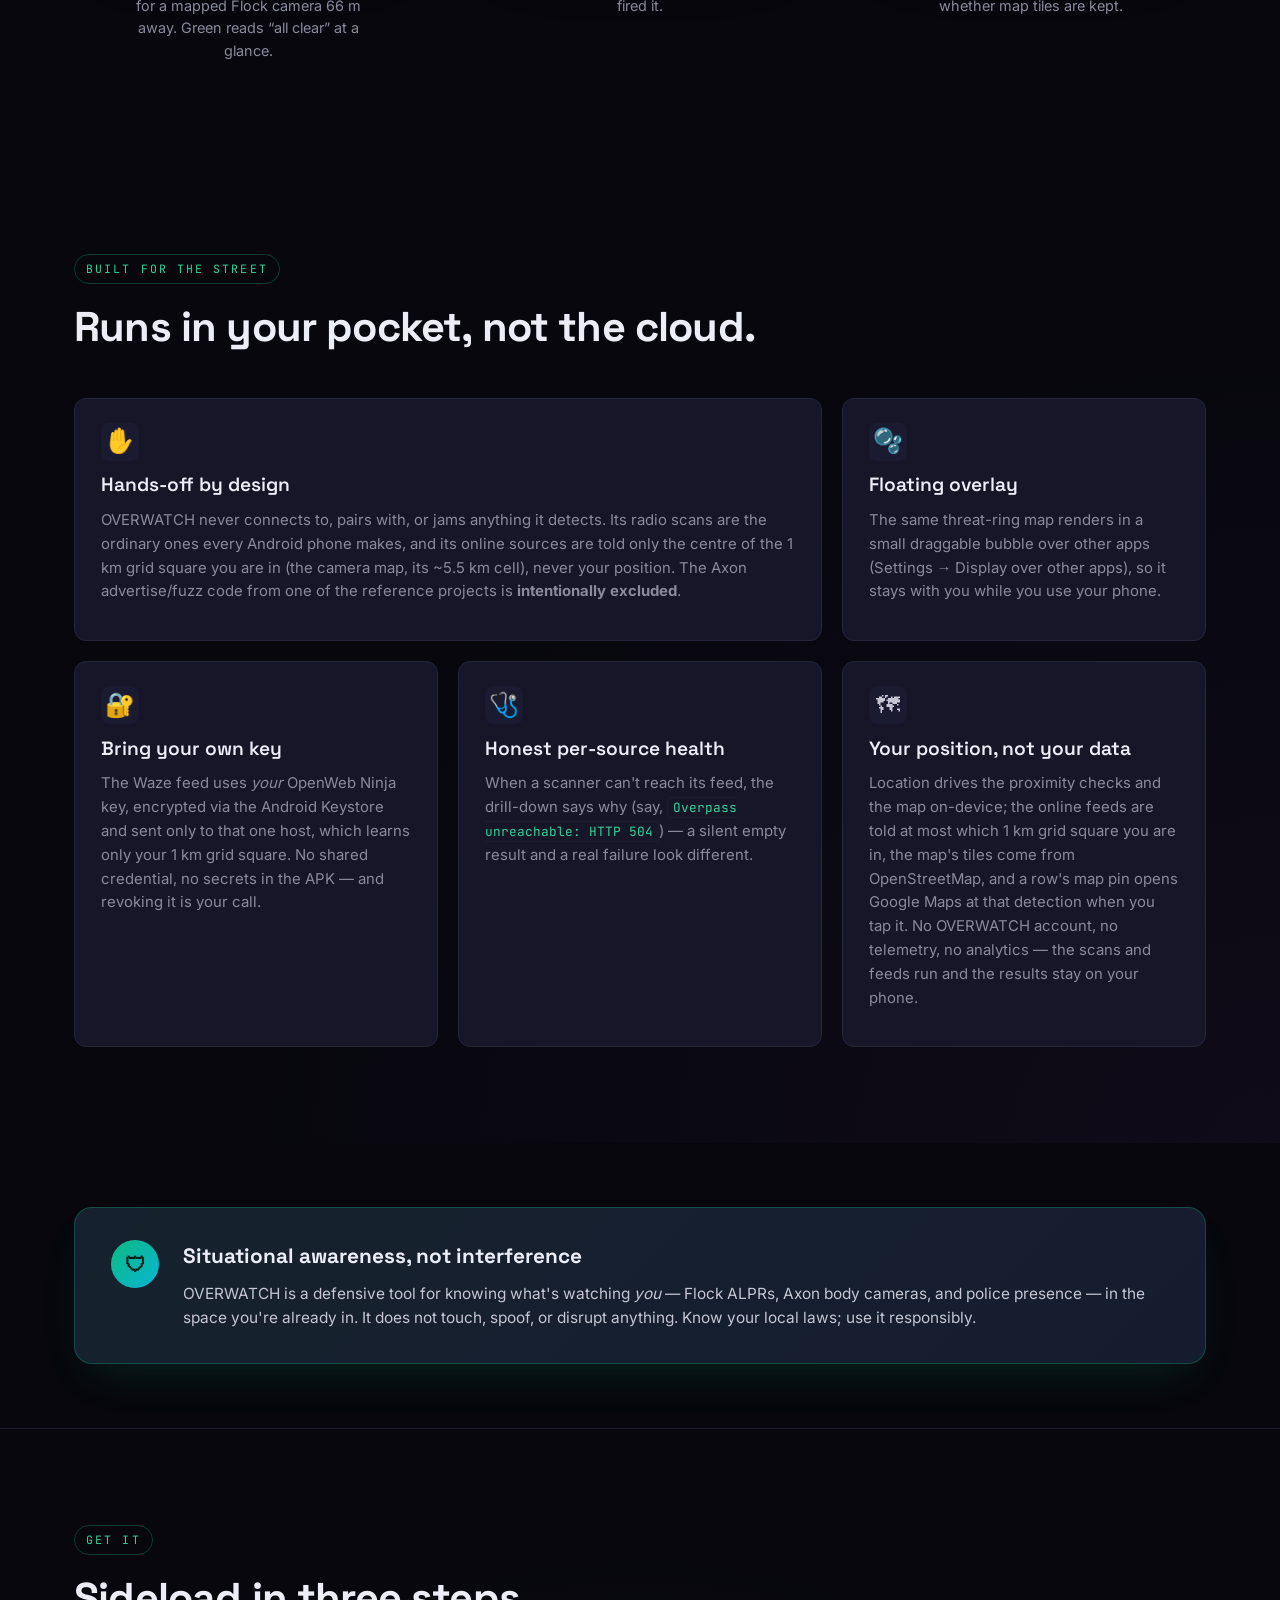
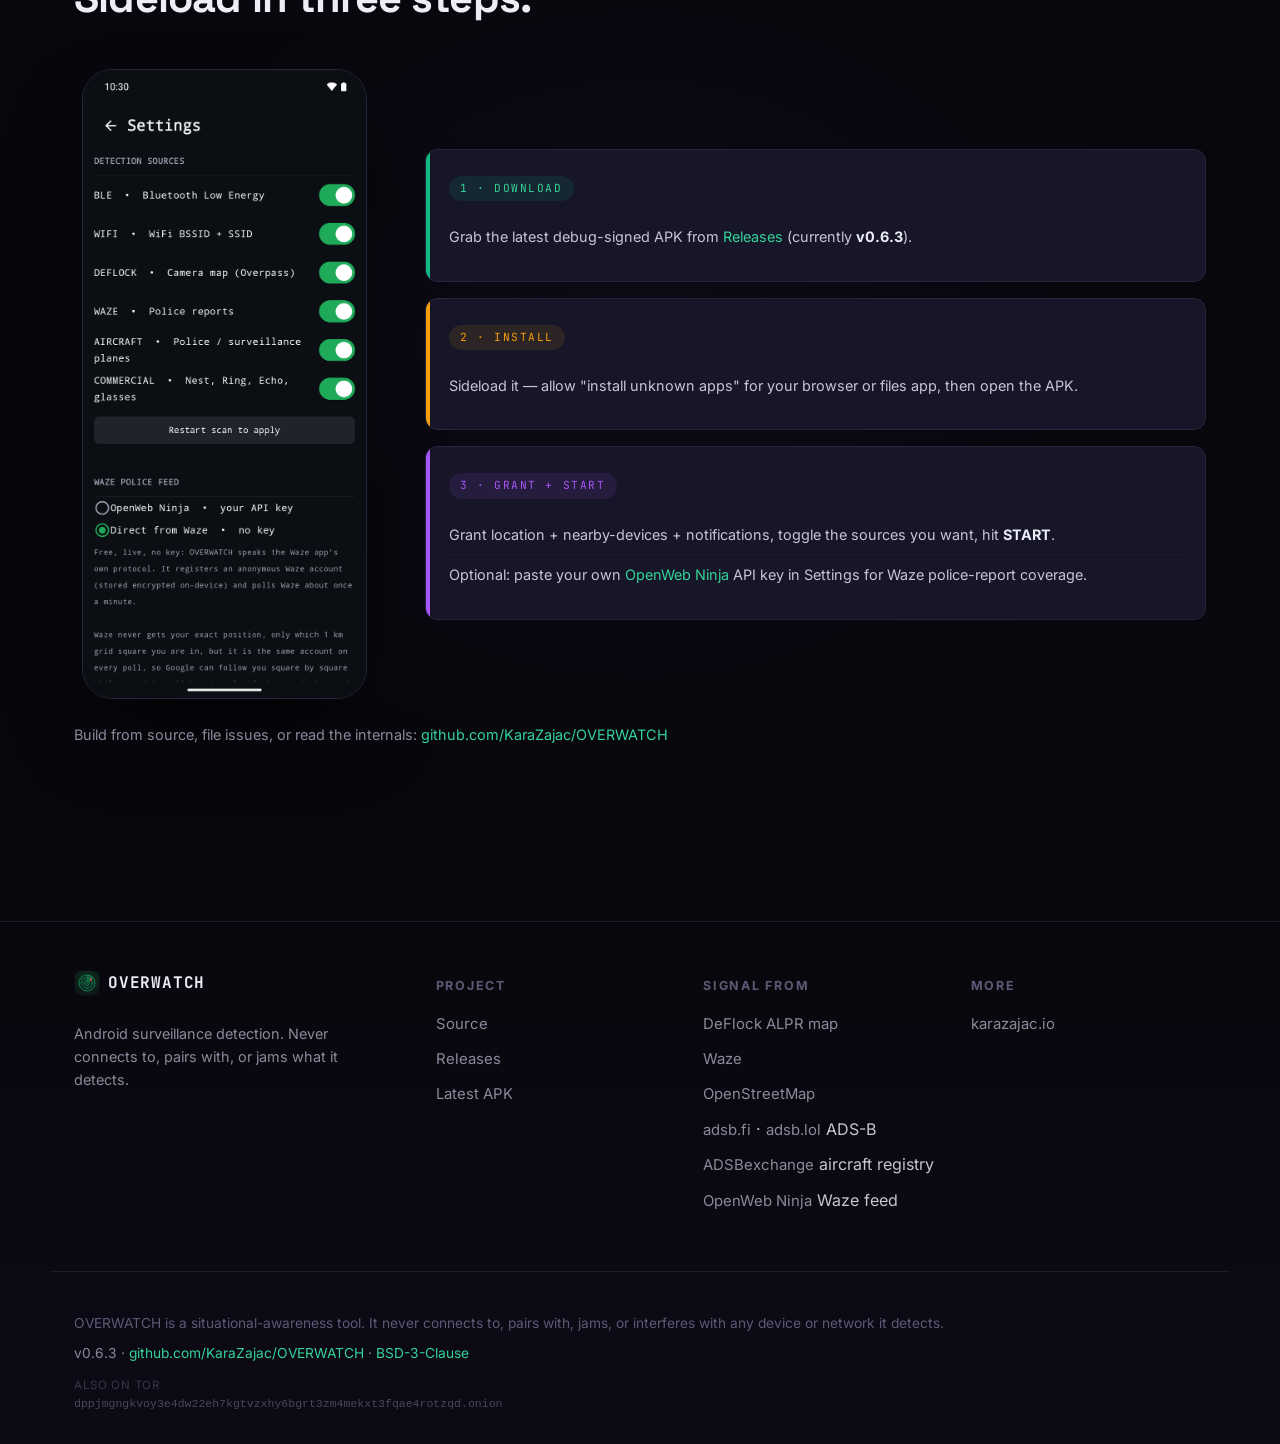
==== commit 72a7ea12: "v0.6.3 — a production sweep Four read-throughs of the whole app. No crash and no position leak found" ====
--- a/docs/index.html
+++ b/docs/index.html
@@ -53,7 +53,7 @@
   <div class="container hero-inner">
     <div class="hero-eyebrow">
       <span class="dot dot-pulse"></span>
-      v0.6.2 · Android · defensive
+      v0.6.3 · Android · defensive
     </div>
     <h1 class="hero-title">
       <span class="display-wordmark">OVERWATCH</span>
@@ -75,7 +75,7 @@
       <div class="stat-chip"><span class="num" data-target="8">0</span><span>sources</span></div>
       <div class="stat-chip stat-vfy"><span class="num" data-target="4">0</span><span>threat tiers</span></div>
       <div class="stat-chip"><span class="num" data-target="0">0</span><span>devices paired</span></div>
-      <div class="stat-chip"><span class="num" data-target="37">0</span><span>releases</span></div>
+      <div class="stat-chip"><span class="num" data-target="38">0</span><span>releases</span></div>
     </div>
 
     <div class="cta-row">
@@ -504,7 +504,7 @@
           <ul>
             <li>Grab the latest debug-signed APK from
               <a href="https://github.com/KaraZajac/OVERWATCH/releases/latest">Releases</a>
-              (currently <strong>v0.6.2</strong>).</li>
+              (currently <strong>v0.6.3</strong>).</li>
           </ul>
         </div>
         <div class="tl-col tl-active">
@@ -575,7 +575,7 @@
       with, jams, or interferes with any device or network it detects.
     </p>
     <p class="footer-meta">
-      v0.6.2 · <a href="https://github.com/KaraZajac/OVERWATCH">github.com/KaraZajac/OVERWATCH</a> · <a href="https://github.com/KaraZajac/OVERWATCH/blob/main/LICENSE">BSD-3-Clause</a>
+      v0.6.3 · <a href="https://github.com/KaraZajac/OVERWATCH">github.com/KaraZajac/OVERWATCH</a> · <a href="https://github.com/KaraZajac/OVERWATCH/blob/main/LICENSE">BSD-3-Clause</a>
     </p>
     <div class="onion-line">
       <span class="onion-label">Also on Tor</span>
